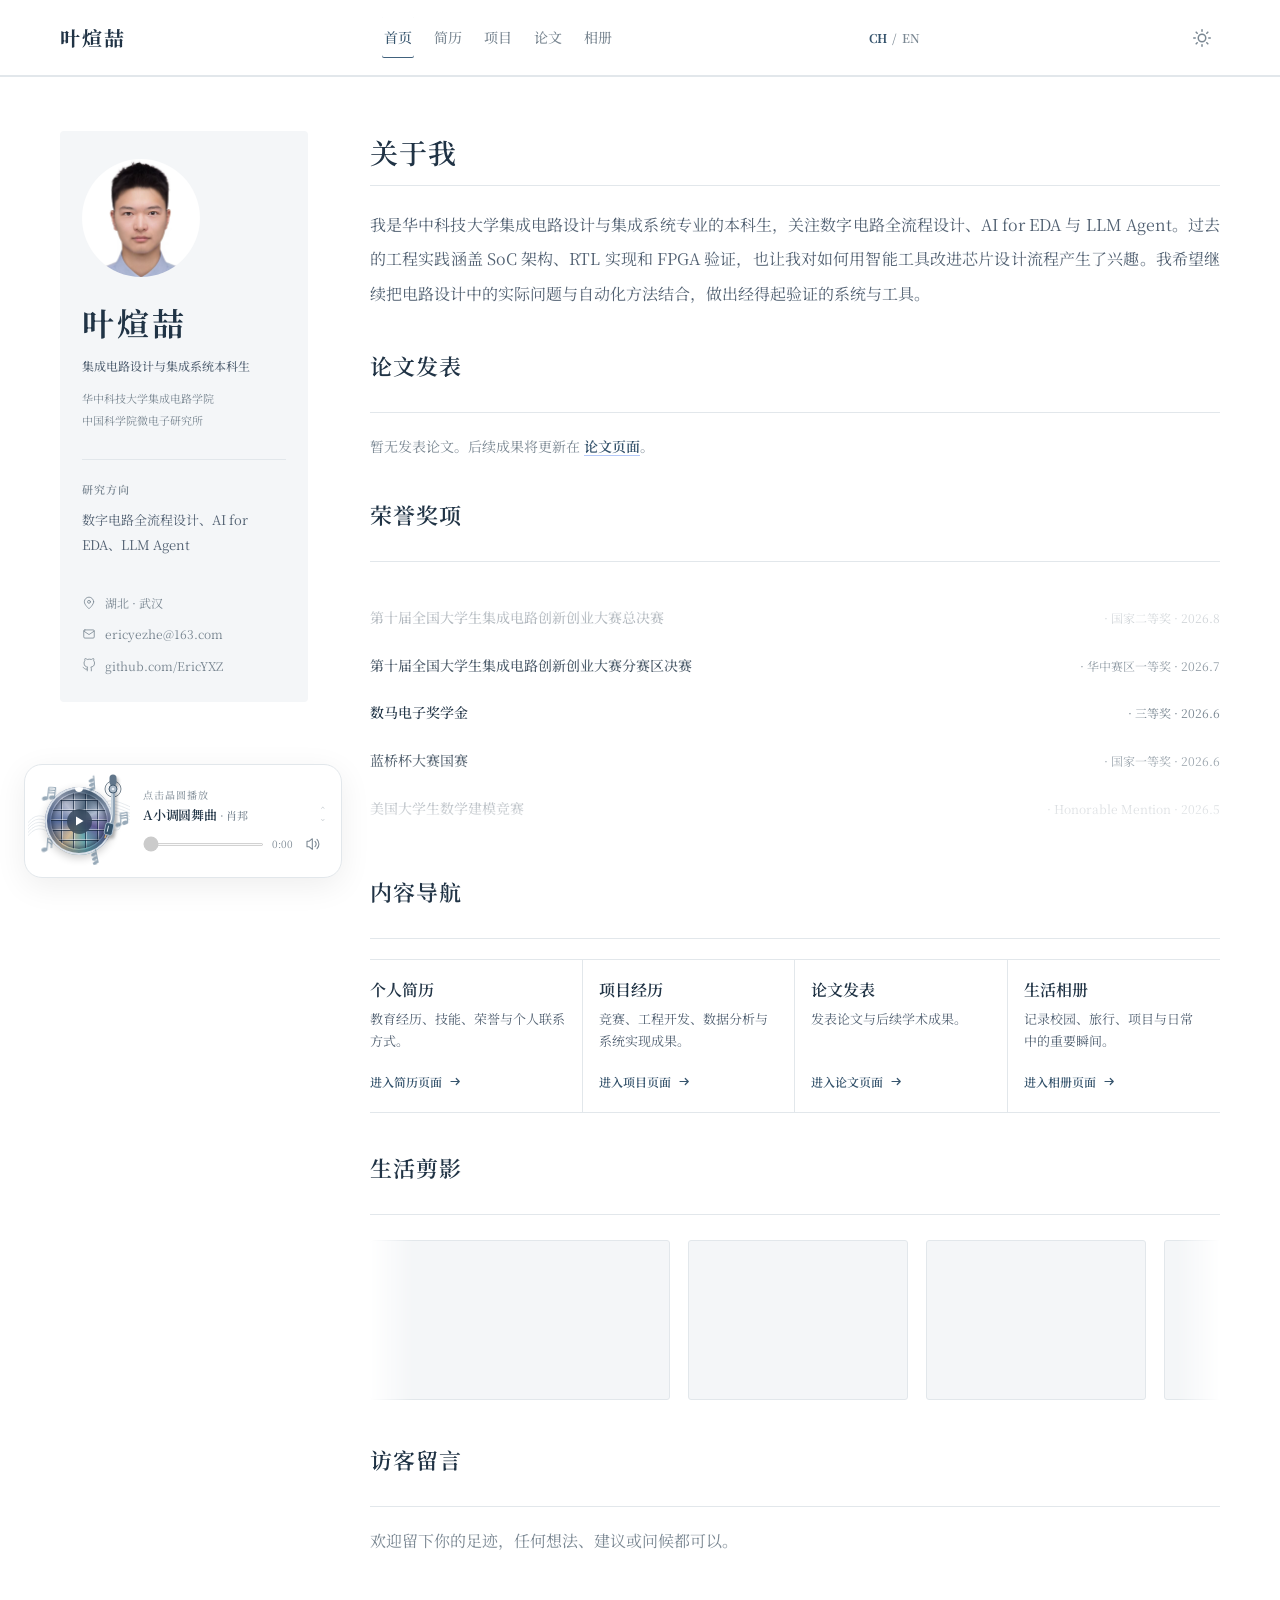
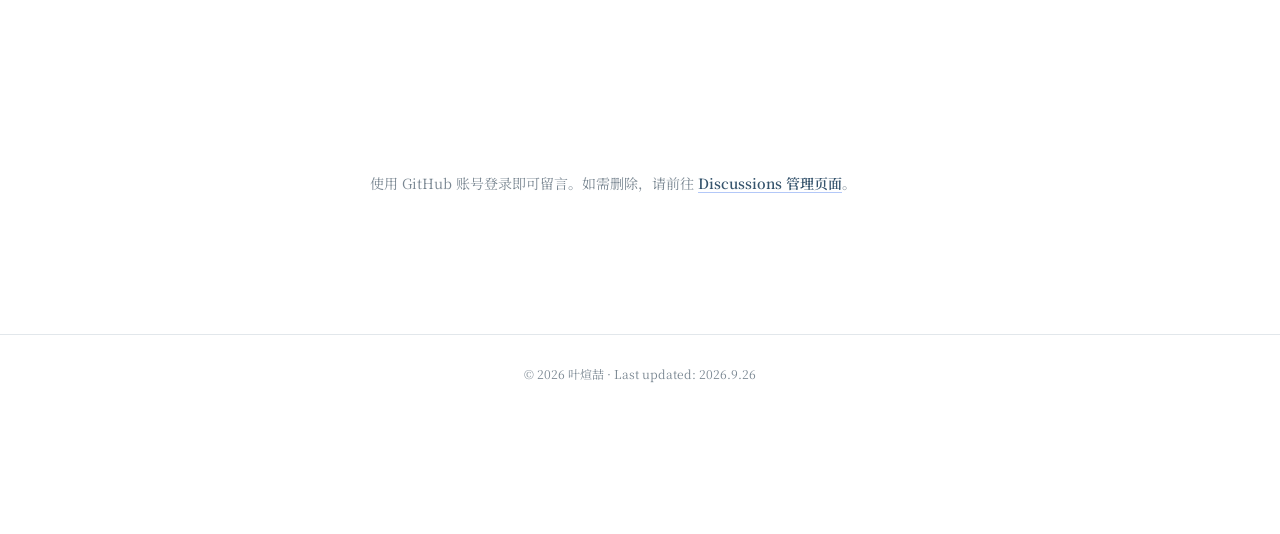
==== index.html @ 49b469d4 "Connect homepage column rules to the bottom border The homepage content-nav grid kept a 6px bottom p" ====
<!doctype html>
<html lang="zh-CN">
<head>
  <meta charset="utf-8">
  <meta name="viewport" content="width=device-width, initial-scale=1">
  <title>叶煊喆 | 个人主页</title>
  <meta name="description" content="叶煊喆的个人主页 — 华中科技大学集成电路学院本科生，关注数字电路全流程设计、AI for EDA 与 LLM Agent。">
  <meta name="keywords" content="叶煊喆,集成电路,FPGA,Verilog,HUST,华中科技大学,AI for EDA,LLM Agent">
  <meta name="author" content="叶煊喆">
  <link rel="alternate" hreflang="zh-CN" href="https://ericyxz.github.io/">
  <link rel="alternate" hreflang="en" href="https://ericyxz.github.io/en/">

  <!-- Open Graph -->
  <meta property="og:title" content="叶煊喆 | 个人主页">
  <meta property="og:description" content="华中科技大学集成电路学院本科生 | 学习者 / 研究者 / 工程实践者">
  <meta property="og:type" content="website">
  <meta property="og:url" content="https://ericyxz.github.io">
  <meta property="og:image" content="https://ericyxz.github.io/assets/img/profile-photo.jpg">

  <!-- Favicon -->
  <link rel="icon" type="image/svg+xml" href="/assets/img/favicon.svg">

  <!-- Fonts Preconnect -->
  <link rel="preconnect" href="https://fonts.googleapis.com">
  <link rel="preconnect" href="https://fonts.gstatic.com" crossorigin>

  <script>
    // Resolve the theme before painting the page.
    (function () {
      var theme;
      try { theme = localStorage.getItem('theme'); } catch (_) {}
      if (theme !== 'light' && theme !== 'dark') {
        theme = window.matchMedia('(prefers-color-scheme: dark)').matches ? 'dark' : 'light';
      }
      document.documentElement.setAttribute('data-theme', theme);
    })();
  </script>
  <link rel="stylesheet" href="/assets/css/style.css?v=20260926-layout">
  <link rel="stylesheet" href="/assets/css/theme-b.css?v=20260926-b15">
  <link rel="stylesheet" href="/assets/css/music.css?v=20260927-7">
</head>

<body>
  <header class="site-header">
    <div class="nav-wrap">
      <a class="brand" href="/">叶煊喆</a>

      <button class="hamburger" aria-label="菜单" aria-expanded="false">
        <span></span><span></span><span></span>
      </button>

      <nav class="nav" aria-label="主导航">
        <a class="active" href="/">首页</a>
        <a href="/cv/">简历</a>
        <a href="/projects/">项目</a>
        <a href="/publications/">论文</a>
        <a href="/gallery/">相册</a>
      </nav>

      <div class="language-switch" aria-label="语言切换">
        <span class="active" aria-current="page">CH</span>
        <span aria-hidden="true">/</span>
        <a href="/en/" lang="en" hreflang="en">EN</a>
      </div>

      <button class="theme-toggle" aria-label="切换主题">
        <svg class="icon-sun" viewBox="0 0 24 24"><circle cx="12" cy="12" r="5"/><line x1="12" y1="1" x2="12" y2="3"/><line x1="12" y1="21" x2="12" y2="23"/><line x1="4.22" y1="4.22" x2="5.64" y2="5.64"/><line x1="18.36" y1="18.36" x2="19.78" y2="19.78"/><line x1="1" y1="12" x2="3" y2="12"/><line x1="21" y1="12" x2="23" y2="12"/><line x1="4.22" y1="19.78" x2="5.64" y2="18.36"/><line x1="18.36" y1="5.64" x2="19.78" y2="4.22"/></svg>
        <svg class="icon-moon" viewBox="0 0 24 24" style="display:none"><path d="M21 12.79A9 9 0 1 1 11.21 3 7 7 0 0 0 21 12.79z"/></svg>
      </button>
    </div>

  </header>

  <main class="home-main">
    <div class="container academic-home-layout">
      <aside class="academic-profile reveal" aria-label="个人基本信息">
        <img class="profile-avatar" src="/assets/img/profile-photo.jpg" alt="叶煊喆的证件照" width="180" height="180">
        <h1>叶煊喆</h1>
        <p class="profile-role">集成电路设计与集成系统本科生</p>
        <p class="profile-affiliation"><span class="affiliation-line"><a href="https://ic.hust.edu.cn/" target="_blank" rel="noopener noreferrer">华中科技大学集成电路学院</a></span><br><a href="https://www.ime.ac.cn/" target="_blank" rel="noopener noreferrer">中国科学院微电子研究所</a></p>

        <dl class="profile-facts">
          <div>
            <dt>研究方向</dt>
            <dd>数字电路全流程设计、AI for EDA、LLM Agent</dd>
          </div>
        </dl>

        <div class="profile-contact" aria-label="联系方式">
          <a class="profile-contact-item" href="https://maps.google.com/?q=Wuhan,Hubei,China" target="_blank" rel="noopener noreferrer">
            <svg aria-hidden="true" viewBox="0 0 24 24"><path d="M20 10c0 5-8 12-8 12S4 15 4 10a8 8 0 1 1 16 0Z"/><circle cx="12" cy="10" r="2.5"/></svg>
            <span>湖北 · 武汉</span>
          </a>
          <a class="profile-contact-item" href="mailto:ericyezhe@163.com">
            <svg aria-hidden="true" viewBox="0 0 24 24"><rect x="3" y="5" width="18" height="14" rx="2"/><polyline points="3 7 12 13 21 7"/></svg>
            <span>ericyezhe@163.com</span>
          </a>
          <a class="profile-contact-item" href="https://github.com/EricYXZ" target="_blank" rel="noopener noreferrer">
            <svg aria-hidden="true" viewBox="0 0 24 24"><path d="M9 19c-5 1.5-5-2.5-7-3m14 6v-3.87a3.37 3.37 0 0 0-.94-2.61c3.14-.35 6.44-1.54 6.44-7A5.44 5.44 0 0 0 20 4.77 5.07 5.07 0 0 0 19.91 1S18.73.65 16 2.48a13.38 13.38 0 0 0-7 0C6.27.65 5.09 1 5.09 1A5.07 5.07 0 0 0 5 4.77a5.44 5.44 0 0 0-1.5 3.78c0 5.42 3.3 6.61 6.44 7A3.37 3.37 0 0 0 9 18.13V22"/></svg>
            <span>github.com/EricYXZ</span>
          </a>
        </div>
      </aside>

      <div class="academic-home-content">
        <section class="home-section intro-band">
          <div class="home-about reveal">
            <div class="section-heading">
              <h2>关于我</h2>
            </div>
        <p class="lead">
          我是华中科技大学集成电路设计与集成系统专业的本科生，关注数字电路全流程设计、AI for EDA 与 LLM Agent。过去的工程实践涵盖 SoC 架构、RTL 实现和 FPGA 验证，也让我对如何用智能工具改进芯片设计流程产生了兴趣。我希望继续把电路设计中的实际问题与自动化方法结合，做出经得起验证的系统与工具。
        </p>
          </div>
        </section>

        <section class="section">
          <div class="section-heading reveal">
            <h2>论文发表</h2>
          </div>
          <div class="empty-note reveal">
            暂无发表论文。后续成果将更新在 <a class="text-link" href="/publications/">论文页面</a>。
          </div>
        </section>

        <section class="section">
          <div class="section-heading reveal">
            <h2>荣誉奖项</h2>
          </div>
          <ul class="home-honors-list reveal">
            <li><a class="honor-name" href="/assets/certificates/integrated-circuit-national-final-2026.jpg" target="_blank" rel="noopener noreferrer">第十届全国大学生集成电路创新创业大赛总决赛</a><span class="honor-result">国家二等奖 · 2026.8</span></li>
            <li><a class="honor-name" href="/assets/certificates/integrated-circuit-innovation-entrepreneurship-2026.jpg" target="_blank" rel="noopener noreferrer">第十届全国大学生集成电路创新创业大赛分赛区决赛</a><span class="honor-result">华中赛区一等奖 · 2026.7</span></li>
            <li><span class="honor-name">数马电子奖学金</span><span class="honor-result">三等奖 · 2026.6</span></li>
            <li><a class="honor-name" href="/assets/certificates/lanqiao-national-2026.jpg" target="_blank" rel="noopener noreferrer">蓝桥杯大赛国赛</a><span class="honor-result">国家一等奖 · 2026.6</span></li>
            <li><a class="honor-name" href="/assets/certificates/comap-2026.jpg" target="_blank" rel="noopener noreferrer">美国大学生数学建模竞赛</a><span class="honor-result">Honorable Mention · 2026.5</span></li>
            <li><a class="honor-name" href="/assets/certificates/lanqiao-provincial-2026.jpg" target="_blank" rel="noopener noreferrer">蓝桥杯大赛省赛</a><span class="honor-result">省级一等奖 · 2026.4</span></li>
            <li><a class="honor-name" href="/assets/certificates/embedded-chip-contest-2025.jpg" target="_blank" rel="noopener noreferrer">全国大学生嵌入式芯片与系统设计竞赛</a><span class="honor-result">国家三等奖 · 2025.12</span></li>
            <li><a class="honor-name" href="/assets/certificates/merit-student-2025.jpg" target="_blank" rel="noopener noreferrer">三好学生</a><span class="honor-result">校级三好学生 · 2025.9</span></li>
            <li><a class="honor-name" href="/assets/certificates/outstanding-league-member-2025.jpg" target="_blank" rel="noopener noreferrer">优秀共青团员</a><span class="honor-result">校级优秀共青团员 · 2025.5</span></li>
            <li><a class="honor-name" href="/assets/certificates/math-modeling-2024.jpg" target="_blank" rel="noopener noreferrer">全国大学生数学建模竞赛</a><span class="honor-result">省级三等奖 · 2024.12</span></li>
            <li><a class="honor-name" href="/assets/certificates/math-contest-2024.jpg" target="_blank" rel="noopener noreferrer">全国大学生数学竞赛</a><span class="honor-result">省级一等奖 · 2024.12</span></li>
            <li><a class="honor-name" href="/assets/certificates/self-improvement-scholarship-2024.jpg" target="_blank" rel="noopener noreferrer">自强奋进奖学金</a><span class="honor-result">人民奖学金 · 2024.9</span></li>
            <li><a class="honor-name" href="/assets/certificates/science-innovation-scholarship-2024.jpg" target="_blank" rel="noopener noreferrer">科技创新奖学金</a><span class="honor-result">人民奖学金 · 2024.9</span></li>
            <li><a class="honor-name" href="/assets/certificates/english-contest-2024.jpg" target="_blank" rel="noopener noreferrer">全国大学生英语竞赛</a><span class="honor-result">国家二等奖 · 2024.5</span></li>
            <li><a class="honor-name" href="https://www.jxphys.cn/news/jxphys_5b043e340ca04b468234b25cc51f2a4a.html" target="_blank" rel="noopener noreferrer">第39届全国中学生物理竞赛（江西赛区）复赛</a><span class="honor-result">省级一等奖 · 2022.10</span></li>
            <li><a class="honor-name" href="https://panpearl-phys.hkust.edu.hk/files/result_2021/PanPhO2021_Mechanics_FirstPrize.pdf" target="_blank" rel="noopener noreferrer">泛珠三角物理奥林匹克（PanPhO）力学基础试</a><span class="honor-result">一等奖 · 2021.5</span></li>
          </ul>
        </section>

        <section class="section">
      <div class="section-heading reveal">
        <h2>内容导航</h2>
      </div>

      <div class="card-grid home-card-grid">
        <a class="card reveal reveal-delay-1" href="/cv/">
          <span class="card-icon">
            <svg viewBox="0 0 24 24"><rect x="2" y="3" width="20" height="18" rx="2"/><line x1="6" y1="8" x2="18" y2="8"/><line x1="6" y1="12" x2="18" y2="12"/><line x1="6" y1="16" x2="12" y2="16"/></svg>
          </span>
          <h3>个人简历</h3>
          <p>教育经历、技能、荣誉与个人联系方式。</p>
          <span class="card-link">进入简历页面<svg class="card-link-arrow" aria-hidden="true" viewBox="0 0 20 20"><path d="M4 10h11m-4-4 4 4-4 4"/></svg></span>
        </a>

        <a class="card reveal reveal-delay-2" href="/projects/">
          <span class="card-icon">
            <svg viewBox="0 0 24 24"><polyline points="16 18 22 12 16 6"/><polyline points="8 6 2 12 8 18"/></svg>
          </span>
          <h3>项目经历</h3>
          <p>竞赛、工程开发、数据分析与系统实现成果。</p>
          <span class="card-link">进入项目页面<svg class="card-link-arrow" aria-hidden="true" viewBox="0 0 20 20"><path d="M4 10h11m-4-4 4 4-4 4"/></svg></span>
        </a>

        <a class="card reveal reveal-delay-3" href="/publications/">
          <span class="card-icon">
            <svg viewBox="0 0 24 24"><path d="M9.5 2A2.5 2.5 0 0 1 12 4.5v15a2.5 2.5 0 0 1-4.96.32L7 19.5V4.5A2.5 2.5 0 0 1 9.5 2z"/><path d="M14.5 2A2.5 2.5 0 0 0 12 4.5v15a2.5 2.5 0 0 0 4.96.32L17 19.5V4.5A2.5 2.5 0 0 0 14.5 2z"/></svg>
          </span>
          <h3>论文发表</h3>
          <p>发表论文与后续学术成果。</p>
          <span class="card-link">进入论文页面<svg class="card-link-arrow" aria-hidden="true" viewBox="0 0 20 20"><path d="M4 10h11m-4-4 4 4-4 4"/></svg></span>
        </a>

        <a class="card reveal reveal-delay-4" href="/gallery/">
          <span class="card-icon">
            <svg viewBox="0 0 24 24"><rect x="2" y="3" width="20" height="16" rx="2"/><circle cx="8.5" cy="8.5" r="1.5"/><polyline points="21 15 16 10 5 21"/></svg>
          </span>
          <h3>生活相册</h3>
          <p>记录校园、旅行、项目与日常中的重要瞬间。</p>
          <span class="card-link">进入相册页面<svg class="card-link-arrow" aria-hidden="true" viewBox="0 0 20 20"><path d="M4 10h11m-4-4 4 4-4 4"/></svg></span>
        </a>
      </div>
        </section>

        <section class="section">
          <div class="section-heading reveal">
            <h2>生活剪影</h2>
          </div>
          <div class="snapshot-marquee reveal" aria-label="六张生活剪影占位图，可使用滚轮横向浏览" tabindex="0">
            <div class="snapshot-track">
              <div class="snapshot-card snapshot-card--wide" role="img" aria-label="生活剪影占位图 1"></div>
              <div class="snapshot-card" role="img" aria-label="生活剪影占位图 2"></div>
              <div class="snapshot-card" role="img" aria-label="生活剪影占位图 3"></div>
              <div class="snapshot-card snapshot-card--wide" role="img" aria-label="生活剪影占位图 4"></div>
              <div class="snapshot-card" role="img" aria-label="生活剪影占位图 5"></div>
              <div class="snapshot-card" role="img" aria-label="生活剪影占位图 6"></div>
              <div class="snapshot-card snapshot-card--wide" aria-hidden="true"></div>
              <div class="snapshot-card" aria-hidden="true"></div>
              <div class="snapshot-card" aria-hidden="true"></div>
              <div class="snapshot-card snapshot-card--wide" aria-hidden="true"></div>
              <div class="snapshot-card" aria-hidden="true"></div>
              <div class="snapshot-card" aria-hidden="true"></div>
            </div>
          </div>
        </section>

    <!-- 留言区 -->
        <section class="section">
      <div class="section-heading reveal">
        <h2>访客留言</h2>
      </div>
      <p class="reveal guestbook-intro">欢迎留下你的足迹，任何想法、建议或问候都可以。</p>
      <div class="reveal giscus-shell" id="giscus-container"></div>
      <p class="reveal guestbook-note">
        使用 GitHub 账号登录即可留言。如需删除，请前往
        <a class="text-link" href="https://github.com/EricYXZ/EricYXZ.github.io/discussions/categories/guestbook" target="_blank" rel="noopener noreferrer">Discussions 管理页面</a>。
      </p>
        </section>
      </div>
    </div>
  </main>

  <button class="back-to-top" aria-label="回到顶部">↑</button>

  <footer class="site-footer">
    <div>© 2026 叶煊喆 · Last updated: 2026.9.26</div>
    <div class="visitor-stats" id="busuanzi_container_site_pv" style="display:none;">
      累计访问 <span id="busuanzi_value_site_pv"></span> 次 · 累计访客 <span id="busuanzi_value_site_uv"></span> 人
    </div>
  </footer>

  <script src="/assets/js/main.js?v=20260926-b4"></script>
  <script async src="https://busuanzi.ibruce.info/busuanzi/2.3/busuanzi.pure.mini.js"></script>
  <script src="/assets/js/navigation.js?v=20260928-1"></script>
  <script src="/assets/js/music.js?v=20260928-9"></script>
</body>
</html>
---- assets/css/style.css ----
@import url('https://fonts.googleapis.com/css2?family=Noto+Serif+SC:wght@400;500;600;700;800;900&display=swap');

:root {
  --ink: #0b1628;
  --text: #203149;
  --muted: #607086;
  --line: #d7e3f1;
  --paper: #ffffff;
  --wash: #f4f8fd;
  --blue: #2563eb;
  --blue-dark: #123a78;
  --cyan: #0ea5e9;
  --gold: #f0b429;
  --green: #14b8a6;
  --shadow: 0 18px 40px rgba(9, 33, 72, 0.12);
  --shadow-soft: 0 10px 28px rgba(9, 33, 72, 0.08);
  --radius: 10px;
}

/* ===== Dark Mode ===== */
/* 手动切换 */
:root[data-theme="dark"] {
  --ink: #e8edf5;
  --text: #c0cdde;
  --muted: #7b8ca8;
  --line: #2a3850;
  --paper: #141f30;
  --wash: #0f1826;
  --blue-dark: #7eb8f0;
  --shadow: 0 18px 40px rgba(0, 0, 0, 0.32);
  --shadow-soft: 0 10px 28px rgba(0, 0, 0, 0.24);
}

[data-theme="dark"] body {
  background: radial-gradient(circle at 12% 12%, rgba(14, 165, 233, 0.08), transparent 26%),
              linear-gradient(180deg, #101c2e 0%, #0d1522 42%, #0a101c 100%);
}

[data-theme="dark"] .intro-band {
  background: var(--paper);
}

[data-theme="dark"] .site-footer {
  border-color: var(--line);
}

[data-theme="dark"] .summary {
  background: linear-gradient(135deg, #1a2a44, #141f30);
}

[data-theme="dark"] .tag {
  background: var(--paper);
  border-color: var(--line);
  color: #93b8e8;
}

[data-theme="dark"] .tag:hover {
  background: #1a3a5c;
}

[data-theme="dark"] .card-icon {
  background: #1e3050;
  color: #6ab0f0;
}

[data-theme="dark"] .card:hover .card-icon {
  color: var(--paper);
  background: linear-gradient(135deg, var(--blue), var(--cyan));
}

[data-theme="dark"] .photo-card {
  background: var(--paper);
}

[data-theme="dark"] .contact-band {
  background: var(--paper);
}

[data-theme="dark"] .contact-item {
  background: var(--wash);
  border-color: var(--line);
}

[data-theme="dark"] .back-to-top {
  background: var(--paper);
  border-color: var(--line);
}

[data-theme="dark"] .back-to-top:hover {
  background: var(--blue);
  color: #fff;
}

[data-theme="dark"] .empty-note {
  background: rgba(255, 255, 255, 0.05);
}

[data-theme="dark"] .feature,
[data-theme="dark"] .card,
[data-theme="dark"] .summary,
[data-theme="dark"] .empty-note {
  border-color: var(--line);
}

/* --- Hero 区域深色模式保持不变（Hero 始终为暗色背景） --- */
[data-theme="dark"] .brand,
[data-theme="dark"] .hero h1,
[data-theme="dark"] .hero-copy,
[data-theme="dark"] .meta-value {
  color: #ffffff;
}

[data-theme="dark"] .meta-label {
  color: rgba(255, 255, 255, 0.72);
}

[data-theme="dark"] .button.primary {
  color: #0b1628;
  background: #ffffff;
}

[data-theme="dark"] .button.secondary {
  color: #ffffff;
  border-color: rgba(255, 255, 255, 0.6);
}

[data-theme="dark"] .nav a.active,
[data-theme="dark"] .nav a:hover {
  color: #ffffff;
}

/* --- 显式深色模式文字颜色 --- */
[data-theme="dark"] .section h2,
[data-theme="dark"] .section-heading h2,
[data-theme="dark"] .intro-grid h2,
[data-theme="dark"] .page-title,
[data-theme="dark"] .feature h3,
[data-theme="dark"] .card h3,
[data-theme="dark"] .entry-title,
[data-theme="dark"] .entry-title a,
[data-theme="dark"] .contact-value {
  color: #e8edf5;
}

[data-theme="dark"] .lead,
[data-theme="dark"] .feature p,
[data-theme="dark"] .card p,
[data-theme="dark"] .entry p,
[data-theme="dark"] .entry li,
[data-theme="dark"] .page-intro,
[data-theme="dark"] .contact-label {
  color: #c0cdde;
}

[data-theme="dark"] .section-kicker,
[data-theme="dark"] .feature-mark,
[data-theme="dark"] .gallery-caption,
[data-theme="dark"] .photo-card span,
[data-theme="dark"] .date,
[data-theme="dark"] .empty-note,
[data-theme="dark"] .certificate-missing {
  color: #7b8ca8;
}

[data-theme="dark"] .text-link,
[data-theme="dark"] .entry-title a,
[data-theme="dark"] .card-link,
[data-theme="dark"] .organization {
  color: #7eb8f0;
}

[data-theme="dark"] .text-link:hover,
[data-theme="dark"] .entry-title a:hover {
  color: #a0d0ff;
}

[data-theme="dark"] .award-toggle {
  color: #7eb8f0;
  background: var(--paper);
  border-color: var(--line);
}

[data-theme="dark"] .award-toggle:hover {
  border-color: rgba(37, 99, 235, 0.4);
  background: #1a2d48;
}

[data-theme="dark"] .entry {
  border-left-color: var(--line);
}

[data-theme="dark"] .contact-item:hover {
  background: #1a2d48;
}

[data-theme="dark"] .photo-card figcaption strong {
  color: #e8edf5;
}

[data-theme="dark"] .giscus-container {
  color-scheme: dark;
}

/* 系统偏好自动检测 */
@media (prefers-color-scheme: dark) {
  :root:not([data-theme="light"]) {
    --ink: #e8edf5;
    --text: #c0cdde;
    --muted: #7b8ca8;
    --line: #2a3850;
    --paper: #141f30;
    --wash: #0f1826;
    --blue-dark: #7eb8f0;
    --shadow: 0 18px 40px rgba(0, 0, 0, 0.32);
    --shadow-soft: 0 10px 28px rgba(0, 0, 0, 0.24);
  }

  :root:not([data-theme="light"]) body {
    background: radial-gradient(circle at 12% 12%, rgba(14, 165, 233, 0.08), transparent 26%),
                linear-gradient(180deg, #101c2e 0%, #0d1522 42%, #0a101c 100%);
  }

  :root:not([data-theme="light"]) .intro-band {
    background: var(--paper);
  }

  :root:not([data-theme="light"]) .site-footer {
    border-color: var(--line);
  }

  :root:not([data-theme="light"]) .summary {
    background: linear-gradient(135deg, #1a2a44, #141f30);
  }

  :root:not([data-theme="light"]) .tag {
    background: var(--paper);
    border-color: var(--line);
    color: #93b8e8;
  }

  :root:not([data-theme="light"]) .tag:hover {
    background: #1a3a5c;
  }

  :root:not([data-theme="light"]) .card-icon {
    background: #1e3050;
    color: #6ab0f0;
  }

  :root:not([data-theme="light"]) .card:hover .card-icon {
    color: var(--paper);
    background: linear-gradient(135deg, var(--blue), var(--cyan));
  }

  :root:not([data-theme="light"]) .photo-card {
    background: var(--paper);
  }

  :root:not([data-theme="light"]) .contact-band {
    background: var(--paper);
  }

  :root:not([data-theme="light"]) .contact-item {
    background: var(--wash);
    border-color: var(--line);
  }

  :root:not([data-theme="light"]) .back-to-top {
    background: var(--paper);
    border-color: var(--line);
  }

  :root:not([data-theme="light"]) .back-to-top:hover {
    background: var(--blue);
    color: #fff;
  }

  :root:not([data-theme="light"]) .empty-note {
    background: rgba(255, 255, 255, 0.05);
  }

  :root:not([data-theme="light"]) .feature,
  :root:not([data-theme="light"]) .card,
  :root:not([data-theme="light"]) .summary,
  :root:not([data-theme="light"]) .empty-note {
    border-color: var(--line);
  }

  /* --- Hero 区域深色模式保持不变 --- */
  :root:not([data-theme="light"]) .brand,
  :root:not([data-theme="light"]) .hero h1,
  :root:not([data-theme="light"]) .hero-copy,
  :root:not([data-theme="light"]) .meta-value {
    color: #ffffff;
  }

  :root:not([data-theme="light"]) .meta-label {
    color: rgba(255, 255, 255, 0.72);
  }

  :root:not([data-theme="light"]) .button.primary {
    color: #0b1628;
    background: #ffffff;
  }

  :root:not([data-theme="light"]) .button.secondary {
    color: #ffffff;
    border-color: rgba(255, 255, 255, 0.6);
  }

  :root:not([data-theme="light"]) .nav a.active,
  :root:not([data-theme="light"]) .nav a:hover {
    color: #ffffff;
  }

  /* --- 显式深色模式文字颜色（系统自动检测） --- */
  :root:not([data-theme="light"]) .section h2,
  :root:not([data-theme="light"]) .section-heading h2,
  :root:not([data-theme="light"]) .intro-grid h2,
  :root:not([data-theme="light"]) .page-title,
  :root:not([data-theme="light"]) .feature h3,
  :root:not([data-theme="light"]) .card h3,
  :root:not([data-theme="light"]) .entry-title,
  :root:not([data-theme="light"]) .entry-title a,
  :root:not([data-theme="light"]) .contact-value {
    color: #e8edf5;
  }

  :root:not([data-theme="light"]) .lead,
  :root:not([data-theme="light"]) .feature p,
  :root:not([data-theme="light"]) .card p,
  :root:not([data-theme="light"]) .entry p,
  :root:not([data-theme="light"]) .entry li,
  :root:not([data-theme="light"]) .page-intro,
  :root:not([data-theme="light"]) .contact-label {
    color: #c0cdde;
  }

  :root:not([data-theme="light"]) .section-kicker,
  :root:not([data-theme="light"]) .feature-mark,
  :root:not([data-theme="light"]) .gallery-caption,
  :root:not([data-theme="light"]) .photo-card span,
  :root:not([data-theme="light"]) .date,
  :root:not([data-theme="light"]) .empty-note,
  :root:not([data-theme="light"]) .certificate-missing {
    color: #7b8ca8;
  }

  :root:not([data-theme="light"]) .text-link,
  :root:not([data-theme="light"]) .entry-title a,
  :root:not([data-theme="light"]) .card-link,
  :root:not([data-theme="light"]) .organization {
    color: #7eb8f0;
  }

  :root:not([data-theme="light"]) .text-link:hover,
  :root:not([data-theme="light"]) .entry-title a:hover {
    color: #a0d0ff;
  }

  :root:not([data-theme="light"]) .award-toggle {
    color: #7eb8f0;
    background: var(--paper);
    border-color: var(--line);
  }

  :root:not([data-theme="light"]) .award-toggle:hover {
    border-color: rgba(37, 99, 235, 0.4);
    background: #1a2d48;
  }

  :root:not([data-theme="light"]) .entry {
    border-left-color: var(--line);
  }

  :root:not([data-theme="light"]) .contact-item:hover {
    background: #1a2d48;
  }

  :root:not([data-theme="light"]) .photo-card figcaption strong {
    color: #e8edf5;
  }
}

* {
  box-sizing: border-box;
}

html {
  scroll-behavior: smooth;
}

body {
  margin: 0;
  color: var(--text);
  background:
    radial-gradient(circle at 12% 12%, rgba(14, 165, 233, 0.12), transparent 26%),
    linear-gradient(180deg, #f8fbff 0%, var(--wash) 42%, #eef5fb 100%);
  font-family: "Noto Serif SC", "Songti SC", STSong, SimSun, serif;
  line-height: 1.7;
}

a {
  color: inherit;
  text-decoration: none;
}

.text-link,
.entry-title a {
  color: var(--blue-dark);
  font-weight: 800;
  text-decoration: underline;
  text-decoration-color: rgba(37, 99, 235, 0.35);
  text-underline-offset: 3px;
  transition: color 0.18s ease, text-decoration-color 0.18s ease;
}

.text-link:hover,
.entry-title a:hover {
  color: var(--blue);
  text-decoration-color: currentColor;
}

.site-header {
  position: relative;
  overflow: hidden;
  color: var(--paper);
  background:
    linear-gradient(90deg, rgba(6, 18, 38, 0.92), rgba(10, 37, 78, 0.68) 48%, rgba(6, 18, 38, 0.2)),
    url("/assets/img/hero-chip.png") center / cover no-repeat;
  background-attachment: fixed;
}

.site-header:not(.hero-header) {
  background:
    linear-gradient(90deg, rgba(6, 18, 38, 0.94), rgba(18, 64, 127, 0.76)),
    url("/assets/img/hero-chip.png") center 40% / cover no-repeat;
  background-attachment: fixed;
}

.nav-wrap,
.container {
  width: min(1120px, calc(100% - 40px));
  margin: 0 auto;
}

.nav-wrap {
  position: relative;
  z-index: 1;
  min-height: 72px;
  display: flex;
  align-items: center;
  justify-content: space-between;
  gap: 24px;
  border-bottom: 1px solid rgba(255, 255, 255, 0.2);
  backdrop-filter: blur(10px);
}

.brand {
  font-size: 20px;
  font-weight: 800;
  letter-spacing: 0;
}

.nav {
  display: flex;
  flex-wrap: wrap;
  gap: 6px;
}

.nav a {
  position: relative;
  padding: 7px 12px;
  border-radius: 8px;
  color: rgba(255, 255, 255, 0.82);
  font-size: 14px;
  font-weight: 650;
  transition: background 0.18s ease, color 0.18s ease, transform 0.18s ease;
}

.nav a:hover,
.nav a.active {
  color: var(--paper);
  background: rgba(255, 255, 255, 0.16);
}

.nav a:hover {
  transform: translateY(-2px);
}

.hero-header {
  min-height: 78vh;
}

.hero {
  max-width: 760px;
  margin-left: max(calc((100% - 1120px) / 2), 20px);
  padding: clamp(78px, 12vw, 132px) 0 clamp(44px, 7vw, 72px);
}

.eyebrow,
.section-kicker {
  margin: 0 0 10px;
  color: var(--gold);
  font-size: 12px;
  font-weight: 800;
  letter-spacing: 0;
  text-transform: uppercase;
}

.hero h1 {
  margin: 0;
  color: var(--paper);
  font-size: clamp(46px, 8vw, 82px);
  line-height: 0.98;
  letter-spacing: 0;
}

.hero-copy {
  max-width: 680px;
  margin: 24px 0 0;
  color: rgba(255, 255, 255, 0.9);
  font-size: clamp(17px, 2vw, 20px);
}

.hero-actions {
  display: flex;
  flex-wrap: wrap;
  gap: 12px;
  margin-top: 32px;
}

.button {
  display: inline-flex;
  min-height: 44px;
  align-items: center;
  justify-content: center;
  padding: 10px 18px;
  border-radius: 8px;
  font-weight: 800;
  transition: transform 0.18s ease, box-shadow 0.18s ease, background 0.18s ease;
}

.button.primary {
  color: var(--ink);
  background: var(--paper);
}

.button.secondary {
  border: 1px solid rgba(255, 255, 255, 0.6);
  color: var(--paper);
}

.button:hover {
  transform: translateY(-2px);
  box-shadow: 0 14px 26px rgba(0, 0, 0, 0.18);
}

.hero-meta {
  display: grid;
  max-width: 680px;
  grid-template-columns: repeat(3, minmax(0, 1fr));
  gap: 1px;
  margin-top: 48px;
  overflow: hidden;
  border: 1px solid rgba(255, 255, 255, 0.22);
  border-radius: 8px;
  background: rgba(255, 255, 255, 0.18);
  backdrop-filter: blur(12px);
}

.hero-meta div {
  min-width: 0;
  padding: 16px;
  background: rgba(255, 255, 255, 0.1);
  transition: background 0.18s ease, transform 0.18s ease;
}

.hero-meta div:hover {
  background: rgba(255, 255, 255, 0.17);
  transform: translateY(-2px);
}

.meta-value,
.meta-label {
  display: block;
}

.meta-value {
  overflow: hidden;
  color: var(--paper);
  font-weight: 800;
  text-overflow: ellipsis;
  white-space: nowrap;
}

.meta-label {
  margin-top: 2px;
  color: rgba(255, 255, 255, 0.72);
  font-size: 12px;
}

main {
  padding: 0 0 68px;
}

.intro-band {
  border-bottom: 1px solid var(--line);
  background: var(--paper);
}

.intro-grid {
  display: grid;
  grid-template-columns: minmax(170px, 0.7fr) minmax(0, 1.8fr);
  gap: 42px;
  padding: 44px 0;
}

.intro-grid h2,
.section-heading h2,
.section h2 {
  margin: 0;
  color: var(--ink);
  font-size: clamp(25px, 3vw, 34px);
  line-height: 1.18;
}

.lead {
  margin: 0;
  color: var(--text);
  font-size: 18px;
}

.section {
  margin-top: 58px;
}

.section-heading {
  margin-bottom: 22px;
}

.section h2,
.section-heading h2,
.intro-grid h2 {
  position: relative;
  width: fit-content;
  max-width: 100%;
}

.section h2::after,
.section-heading h2::after,
.intro-grid h2::after {
  content: "";
  width: 100%;
  height: 3px;
  display: block;
  margin-top: 12px;
  border-radius: 999px;
  background: linear-gradient(90deg, var(--blue), var(--green));
}

.feature-grid {
  display: grid;
  grid-template-columns: repeat(3, minmax(0, 1fr));
  gap: 18px;
}

.feature,
.card,
.summary,
.empty-note {
  border: 1px solid var(--line);
  border-radius: 8px;
  background: var(--paper);
  transition: transform 0.2s ease, box-shadow 0.2s ease, border-color 0.2s ease, background 0.2s ease;
}

.feature {
  padding: 22px;
  box-shadow: 0 10px 24px rgba(29, 47, 39, 0.06);
}

.feature:hover,
.summary:hover,
.empty-note:hover {
  transform: translateY(-3px);
  border-color: rgba(37, 99, 235, 0.24);
  box-shadow: var(--shadow-soft);
}

.feature-mark {
  display: inline-block;
  margin-bottom: 18px;
  color: var(--cyan);
  font-size: 12px;
  font-weight: 900;
}

.feature h3,
.card h3 {
  margin: 0 0 8px;
  color: var(--ink);
  font-size: 19px;
  line-height: 1.28;
}

.feature p,
.card p {
  margin: 0;
  color: var(--muted);
}

.card-grid {
  display: grid;
  grid-template-columns: repeat(4, minmax(0, 1fr));
  gap: 16px;
}

.home-card-grid {
  grid-template-columns: repeat(5, minmax(0, 1fr));
}

.card {
  min-height: 220px;
  display: flex;
  flex-direction: column;
  padding: 22px;
}

.card:hover {
  transform: translateY(-5px);
  border-color: rgba(37, 99, 235, 0.35);
  box-shadow: var(--shadow);
}

.card:hover .card-icon {
  color: var(--paper);
  background: linear-gradient(135deg, var(--blue), var(--cyan));
}

.card-icon {
  width: 42px;
  height: 42px;
  display: inline-flex;
  align-items: center;
  justify-content: center;
  margin-bottom: 24px;
  border-radius: 8px;
  color: var(--blue-dark);
  background: #e6f0ff;
  font-size: 12px;
  font-weight: 900;
  transition: color 0.18s ease, background 0.18s ease, transform 0.18s ease;
}

.card:hover .card-icon {
  transform: scale(1.06);
}

.card-link {
  margin-top: auto;
  padding-top: 22px;
  color: var(--blue-dark);
  font-weight: 850;
}

.card-link::after {
  content: " ->";
}

.page-title {
  margin: 0 0 8px;
  color: var(--ink);
  font-size: clamp(30px, 4vw, 42px);
}

.page-intro {
  margin: 0 0 36px;
  color: var(--muted);
}

body > main > .container:first-child {
  padding-top: 54px;
}

.section h2 {
  margin-bottom: 18px;
  font-size: 24px;
}

.summary {
  padding: 22px;
  border-left: 5px solid var(--blue);
  background: linear-gradient(135deg, #edf5ff, #f9fcff);
}

.entry {
  position: relative;
  margin-left: 6px;
  padding: 0 0 30px 24px;
  border-left: 1px solid var(--line);
  transition: transform 0.2s ease;
}

.entry:last-child {
  padding-bottom: 0;
}

.entry::before {
  content: "";
  position: absolute;
  top: 8px;
  left: -6px;
  width: 11px;
  height: 11px;
  border-radius: 50%;
  background: var(--cyan);
  box-shadow: 0 0 0 5px rgba(14, 165, 233, 0.12);
  transition: transform 0.2s ease, box-shadow 0.2s ease, background 0.2s ease;
}

.entry:hover {
  transform: translateX(4px);
}

.entry:hover::before {
  background: var(--gold);
  box-shadow: 0 0 0 7px rgba(215, 168, 74, 0.15);
  transform: scale(1.12);
}

.entry-header {
  display: flex;
  flex-wrap: wrap;
  align-items: baseline;
  justify-content: space-between;
  gap: 12px;
}

.entry-title {
  margin: 0;
  color: var(--ink);
  font-size: 18px;
  font-weight: 800;
}

.organization {
  margin: 4px 0 8px;
  color: var(--blue-dark);
  font-weight: 750;
}

.date {
  color: var(--muted);
  font-size: 14px;
}

.award-group {
  margin-top: 16px;
}

.award-toggle {
  position: relative;
  width: fit-content;
  min-height: 42px;
  display: flex;
  align-items: center;
  gap: 8px;
  padding: 8px 16px;
  border: 1px solid var(--line);
  border-radius: 8px;
  color: var(--blue-dark);
  background: var(--paper);
  cursor: pointer;
  font-weight: 850;
  user-select: none;
  transition: transform 0.18s ease, box-shadow 0.18s ease, border-color 0.18s ease, background 0.18s ease;
}

.award-toggle::before {
  content: "+";
  width: 20px;
  height: 20px;
  display: inline-flex;
  align-items: center;
  justify-content: center;
  border-radius: 50%;
  color: var(--paper);
  background: var(--blue);
  font-size: 14px;
  line-height: 1;
  transition: transform 0.22s ease, background 0.18s ease;
}

.award-group[open] > .award-toggle::before {
  transform: rotate(45deg);
  background: var(--green);
}

.award-toggle:hover {
  transform: translateY(-2px);
  border-color: rgba(37, 99, 235, 0.35);
  box-shadow: 0 8px 18px rgba(9, 33, 72, 0.08);
}

.award-list {
  margin-top: 22px;
}

.animated-details > .award-list {
  max-height: var(--details-height, none);
  overflow: visible;
  opacity: 1;
  transform: translateY(0);
  transition: max-height 0.26s ease, opacity 0.22s ease, transform 0.22s ease;
}

.animated-details.is-closing > .award-list,
.animated-details:not([open]) > .award-list {
  max-height: 0;
  overflow: hidden;
  opacity: 0;
  transform: translateY(-8px);
}

.animated-details.is-opening > .award-list {
  max-height: var(--details-height, 1000px);
  overflow: hidden;
  opacity: 1;
  transform: translateY(0);
}

.certificate-link {
  white-space: nowrap;
  display: inline-flex;
  align-items: center;
  padding: 2px 0;
}

.award-list .certificate-link {
  color: inherit;
  font-weight: inherit;
  text-decoration: none;
  transition: transform 0.18s ease;
}

.award-list .certificate-link:hover {
  color: inherit;
  text-decoration: none;
  transform: translateX(2px);
}

.certificate-missing {
  color: var(--muted);
  font-size: 14px;
}

ul {
  margin: 8px 0 0;
  padding-left: 22px;
}

.tags {
  display: flex;
  flex-wrap: wrap;
  gap: 9px;
}

.tag {
  padding: 6px 12px;
  border: 1px solid #c8d9f0;
  border-radius: 999px;
  background: var(--paper);
  color: var(--blue-dark);
  font-size: 14px;
  font-weight: 650;
  transition: transform 0.18s ease, border-color 0.18s ease, background 0.18s ease, color 0.18s ease;
}

.tag:hover {
  transform: translateY(-2px);
  border-color: rgba(20, 184, 166, 0.45);
  background: #e9fbf8;
  color: #0f766e;
}

.empty-note {
  padding: 22px;
  color: var(--muted);
  background: rgba(255, 255, 255, 0.72);
}

.gallery-heading {
  display: flex;
  align-items: end;
  justify-content: space-between;
  gap: 24px;
  margin-bottom: 22px;
}

.gallery-caption {
  max-width: 360px;
  margin: 0;
  color: var(--muted);
  text-align: right;
}

.photo-grid {
  display: grid;
  grid-template-columns: repeat(3, minmax(0, 1fr));
  gap: 18px;
}

.photo-card {
  min-width: 0;
  margin: 0;
  overflow: hidden;
  position: relative;
  border: 1px solid var(--line);
  border-radius: 8px;
  background: var(--paper);
  box-shadow: 0 10px 24px rgba(29, 47, 39, 0.06);
  transition: transform 0.22s ease, box-shadow 0.22s ease, border-color 0.22s ease;
}

.photo-card:hover {
  transform: translateY(-4px);
  border-color: rgba(37, 99, 235, 0.28);
  box-shadow: var(--shadow);
}

.photo-card--wide {
  grid-column: span 2;
}

.photo-card img {
  width: 100%;
  aspect-ratio: 16 / 10;
  display: block;
  object-fit: cover;
  background: #dbe6f4;
  transition: transform 0.28s ease, filter 0.28s ease;
}

.photo-card:hover img {
  transform: scale(1.025);
  filter: saturate(1.08) contrast(1.04);
}

.photo-card figcaption {
  display: flex;
  align-items: baseline;
  justify-content: space-between;
  gap: 14px;
  padding: 14px 16px 16px;
}

.photo-card strong {
  color: var(--ink);
  line-height: 1.35;
}

.photo-card span {
  flex: 0 0 auto;
  color: var(--muted);
  font-size: 13px;
}

.site-footer {
  padding: 28px 0;
  border-top: 1px solid var(--line);
  color: var(--muted);
  font-size: 13px;
  text-align: center;
}

@media (max-width: 920px) {
  .feature-grid,
  .card-grid {
    grid-template-columns: repeat(2, minmax(0, 1fr));
  }

  .home-card-grid {
    grid-template-columns: repeat(5, minmax(150px, 1fr));
    overflow-x: auto;
    padding-bottom: 8px;
  }

  .intro-grid {
    grid-template-columns: 1fr;
    gap: 18px;
  }

  .gallery-heading {
    align-items: start;
    flex-direction: column;
    gap: 10px;
  }

  .gallery-caption {
    max-width: none;
    text-align: left;
  }

  .photo-grid {
    grid-template-columns: 1fr;
  }

  .photo-card--wide {
    grid-column: auto;
  }
}

@media (max-width: 720px) {
  .nav-wrap,
  .container {
    width: min(100% - 28px, 1120px);
  }

  .nav-wrap {
    min-height: auto;
    padding: 15px 0;
    align-items: flex-start;
    flex-direction: column;
  }

  .nav {
    width: 100%;
  }

  .nav a {
    padding: 6px 9px;
  }

  .hero-header {
    min-height: 74vh;
  }

  .hero {
    margin: 0 auto;
    padding: 58px 0 36px;
  }

  .hero-meta {
    grid-template-columns: 1fr;
    margin-top: 34px;
  }

  .feature-grid,
  .card-grid {
    grid-template-columns: 1fr;
  }

  .home-card-grid {
    grid-template-columns: repeat(5, minmax(150px, 1fr));
  }

  .card {
    min-height: 188px;
  }
}


.visitor-stats {
  margin-top: 4px;
  font-variant-numeric: tabular-nums;
}

/* ===== Hamburger Menu ===== */
.hamburger {
  display: none;
  flex-direction: column;
  justify-content: center;
  align-items: center;
  width: 40px;
  height: 40px;
  border: 1px solid rgba(255, 255, 255, 0.35);
  border-radius: 8px;
  background: rgba(255, 255, 255, 0.1);
  cursor: pointer;
  gap: 5px;
  padding: 0;
  backdrop-filter: blur(6px);
  transition: border-color 0.2s ease, background 0.2s ease;
}

.hamburger:hover {
  border-color: rgba(255, 255, 255, 0.6);
  background: rgba(255, 255, 255, 0.18);
}

.hamburger span {
  display: block;
  width: 20px;
  height: 2px;
  border-radius: 2px;
  background: var(--paper);
  transition: transform 0.25s ease, opacity 0.25s ease;
}

.hamburger.open span:nth-child(1) {
  transform: translateY(7px) rotate(45deg);
}

.hamburger.open span:nth-child(2) {
  opacity: 0;
}

.hamburger.open span:nth-child(3) {
  transform: translateY(-7px) rotate(-45deg);
}

@media (max-width: 720px) {
  .hamburger {
    display: flex;
  }

  .nav {
    display: none;
    width: 100%;
    flex-direction: column;
    padding: 8px 0;
    gap: 2px;
  }

  .nav.open {
    display: flex;
  }

  .nav a {
    width: 100%;
    padding: 10px 12px;
    border-radius: 6px;
  }
}

/* ===== Hero Avatar ===== */
.hero-avatar-wrap {
  margin-bottom: 20px;
}

.hero-avatar {
  width: 90px;
  height: 90px;
  border-radius: 50%;
  border: 3px solid rgba(255, 255, 255, 0.55);
  object-fit: cover;
  box-shadow: 0 8px 32px rgba(0, 0, 0, 0.25);
  transition: transform 0.28s ease, border-color 0.28s ease, box-shadow 0.28s ease;
}

.hero-avatar:hover {
  transform: scale(1.06);
  border-color: rgba(255, 255, 255, 0.85);
  box-shadow: 0 12px 40px rgba(0, 0, 0, 0.32);
}

@media (max-width: 720px) {
  .hero-avatar {
    width: 70px;
    height: 70px;
  }
}

/* ===== Typewriter ===== */
.typewriter-cursor {
  display: inline-block;
  animation: blink 0.75s step-end infinite;
  color: var(--gold);
  font-weight: 300;
}

@keyframes blink {
  0%, 100% { opacity: 1; }
  50% { opacity: 0; }
}

/* ===== Scroll Reveal ===== */
.reveal {
  opacity: 0;
  transform: translateY(32px);
  transition: opacity 0.6s cubic-bezier(0.22, 0.61, 0.36, 1),
              transform 0.6s cubic-bezier(0.22, 0.61, 0.36, 1);
}

.reveal.is-visible {
  opacity: 1;
  transform: translateY(0);
}

.reveal-delay-1 { transition-delay: 0.08s; }
.reveal-delay-2 { transition-delay: 0.16s; }
.reveal-delay-3 { transition-delay: 0.24s; }
.reveal-delay-4 { transition-delay: 0.32s; }

@media (prefers-reduced-motion: reduce) {
  .reveal {
    opacity: 1;
    transform: none;
    transition: none;
  }
}

/* ===== Back to Top Button ===== */
.back-to-top {
  position: fixed;
  bottom: 28px;
  right: 28px;
  z-index: 999;
  width: 44px;
  height: 44px;
  display: flex;
  align-items: center;
  justify-content: center;
  border: 1px solid var(--line);
  border-radius: 50%;
  background: var(--paper);
  color: var(--blue);
  font-size: 20px;
  cursor: pointer;
  opacity: 0;
  transform: translateY(16px);
  pointer-events: none;
  box-shadow: var(--shadow-soft);
  transition: opacity 0.28s ease, transform 0.28s ease, background 0.2s ease,
              box-shadow 0.2s ease, border-color 0.2s ease;
}

.back-to-top.is-visible {
  opacity: 1;
  transform: translateY(0);
  pointer-events: auto;
}

.back-to-top:hover {
  background: var(--blue);
  color: var(--paper);
  border-color: var(--blue);
  box-shadow: var(--shadow);
  transform: translateY(-3px);
}

/* ===== Button Gradient Enhancement ===== */
.button.primary {
  background: linear-gradient(135deg, #ffffff 0%, #f0f4ff 100%);
}

.button.primary:hover {
  background: linear-gradient(135deg, #ffffff 0%, #e0ebff 100%);
}

.button.secondary:hover {
  background: rgba(255, 255, 255, 0.12);
}

/* ===== SVG Card Icons ===== */
.card-icon {
  width: 42px;
  height: 42px;
  display: inline-flex;
  align-items: center;
  justify-content: center;
  margin-bottom: 24px;
  border-radius: 8px;
  color: var(--blue-dark);
  background: #e6f0ff;
  font-size: 12px;
  font-weight: 900;
  transition: color 0.18s ease, background 0.18s ease, transform 0.18s ease;
}

.card-icon svg {
  width: 20px;
  height: 20px;
  fill: none;
  stroke: currentColor;
  stroke-width: 2;
  stroke-linecap: round;
  stroke-linejoin: round;
}

.card:hover .card-icon {
  color: var(--paper);
  background: linear-gradient(135deg, var(--blue), var(--cyan));
  transform: scale(1.06);
}

/* ===== Contact Band ===== */
.contact-band {
  margin-top: 58px;
  padding: 44px 0;
  border-top: 1px solid var(--line);
  border-bottom: 1px solid var(--line);
  background: var(--paper);
}

.contact-grid {
  display: grid;
  grid-template-columns: repeat(2, minmax(0, 1fr));
  gap: 32px;
}

.contact-item {
  display: flex;
  align-items: center;
  gap: 16px;
  padding: 18px 22px;
  border: 1px solid var(--line);
  border-radius: var(--radius);
  background: var(--wash);
  transition: transform 0.2s ease, box-shadow 0.2s ease, border-color 0.2s ease;
  text-decoration: none;
  color: inherit;
}

.contact-item:hover {
  transform: translateY(-3px);
  border-color: rgba(37, 99, 235, 0.3);
  box-shadow: var(--shadow-soft);
}

.contact-icon-box {
  width: 44px;
  height: 44px;
  display: flex;
  align-items: center;
  justify-content: center;
  border-radius: 8px;
  background: linear-gradient(135deg, var(--blue), var(--cyan));
  color: var(--paper);
  flex-shrink: 0;
}

.contact-icon-box svg {
  width: 20px;
  height: 20px;
  fill: none;
  stroke: currentColor;
  stroke-width: 2;
  stroke-linecap: round;
  stroke-linejoin: round;
}

.contact-label {
  font-size: 12px;
  color: var(--muted);
  font-weight: 600;
  text-transform: uppercase;
  letter-spacing: 0.5px;
}

.contact-value {
  font-weight: 700;
  color: var(--ink);
  margin-top: 2px;
}

@media (max-width: 600px) {
  .contact-grid {
    grid-template-columns: 1fr;
  }
}

/* ===== Theme Toggle ===== */
.theme-toggle {
  width: 36px;
  height: 36px;
  display: flex;
  align-items: center;
  justify-content: center;
  border: 1px solid rgba(255, 255, 255, 0.35);
  border-radius: 8px;
  background: rgba(255, 255, 255, 0.1);
  color: var(--paper);
  cursor: pointer;
  font-size: 16px;
  backdrop-filter: blur(6px);
  transition: border-color 0.2s ease, background 0.2s ease, transform 0.2s ease;
  margin-left: 8px;
}

.theme-toggle:hover {
  border-color: rgba(255, 255, 255, 0.6);
  background: rgba(255, 255, 255, 0.18);
  transform: scale(1.08);
}

.theme-toggle svg {
  width: 18px;
  height: 18px;
  fill: none;
  stroke: currentColor;
  stroke-width: 2;
  stroke-linecap: round;
  stroke-linejoin: round;
}

/* ===== Particle Canvas Layer ===== */
#particle-canvas {
  position: absolute;
  top: 0;
  left: 0;
  width: 100%;
  height: 100%;
  pointer-events: none;
  opacity: 0.4;
}

/* ===== Lightbox ===== */
.lightbox {
  position: fixed;
  inset: 0;
  z-index: 9999;
  display: flex;
  align-items: center;
  justify-content: center;
  background: rgba(0, 0, 0, 0.92);
  opacity: 0;
  visibility: hidden;
  transition: opacity 0.28s ease, visibility 0.28s ease;
  cursor: zoom-out;
}

.lightbox.open {
  opacity: 1;
  visibility: visible;
}

.lightbox img {
  max-width: 92vw;
  max-height: 88vh;
  object-fit: contain;
  border-radius: 4px;
  box-shadow: 0 20px 60px rgba(0, 0, 0, 0.5);
  transform: scale(0.9);
  transition: transform 0.3s cubic-bezier(0.22, 0.61, 0.36, 1);
  cursor: default;
}

.lightbox.open img {
  transform: scale(1);
}

.lightbox-close,
.lightbox-prev,
.lightbox-next {
  position: absolute;
  z-index: 2;
  width: 48px;
  height: 48px;
  display: flex;
  align-items: center;
  justify-content: center;
  border: none;
  border-radius: 50%;
  background: rgba(255, 255, 255, 0.12);
  color: #fff;
  font-size: 22px;
  cursor: pointer;
  backdrop-filter: blur(8px);
  transition: background 0.2s ease, transform 0.2s ease;
}

.lightbox-close:hover,
.lightbox-prev:hover,
.lightbox-next:hover {
  background: rgba(255, 255, 255, 0.24);
  transform: scale(1.1);
}

.lightbox-close {
  top: 20px;
  right: 20px;
}

.lightbox-prev {
  left: 20px;
  top: 50%;
  transform: translateY(-50%);
}

.lightbox-prev:hover {
  transform: translateY(-50%) scale(1.1);
}

.lightbox-next {
  right: 20px;
  top: 50%;
  transform: translateY(-50%);
}

.lightbox-next:hover {
  transform: translateY(-50%) scale(1.1);
}

.lightbox-caption {
  position: absolute;
  bottom: 24px;
  left: 50%;
  transform: translateX(-50%);
  padding: 8px 18px;
  border-radius: 20px;
  background: rgba(0, 0, 0, 0.55);
  color: rgba(255, 255, 255, 0.9);
  font-size: 14px;
  backdrop-filter: blur(4px);
  white-space: nowrap;
}

.lightbox-counter {
  position: absolute;
  top: 24px;
  left: 50%;
  transform: translateX(-50%);
  color: rgba(255, 255, 255, 0.65);
  font-size: 13px;
  font-variant-numeric: tabular-nums;
}

@media (max-width: 720px) {
  .lightbox-close { top: 12px; right: 12px; width: 40px; height: 40px; }
  .lightbox-prev { left: 8px; }
  .lightbox-next { right: 8px; }
  .lightbox-caption { bottom: 16px; font-size: 13px; }
}

/* Make photo cards indicate clickability */
.photo-card {
  cursor: pointer;
}

.photo-card::after {
  content: "";
  position: absolute;
  inset: 0;
  border-radius: 8px;
  opacity: 0;
  background: radial-gradient(circle at center, rgba(255,255,255,0.1) 0%, transparent 70%);
  transition: opacity 0.22s ease;
  pointer-events: none;
}

.photo-card:hover::after {
  opacity: 1;
}

/* ===== Gallery Enhancements ===== */
.photo-count {
  display: inline-block;
  margin-left: 10px;
  padding: 2px 10px;
  border-radius: 999px;
  background: var(--blue);
  color: #fff;
  font-size: 13px;
  font-weight: 700;
  vertical-align: middle;
}

.gallery-title-row {
  display: flex;
  flex-direction: column;
}

.photo-group {
  margin-top: 36px;
}

.photo-group + .photo-group {
  margin-top: 48px;
}

.photo-group-header {
  display: inline-flex;
  align-items: center;
  gap: 14px;
  margin-bottom: 18px;
  padding: 14px 18px;
  border: 1px solid var(--line);
  border-radius: var(--radius);
  background: var(--paper);
  cursor: pointer;
  user-select: none;
  list-style: none;
  transition: border-color 0.2s ease, box-shadow 0.2s ease, transform 0.2s ease;
}

.photo-group-header::-webkit-details-marker {
  display: none;
}

.photo-group-header::before {
  content: "+";
  width: 24px;
  height: 24px;
  display: inline-flex;
  align-items: center;
  justify-content: center;
  border-radius: 50%;
  background: var(--blue);
  color: #fff;
  font-size: 16px;
  font-weight: 700;
  flex-shrink: 0;
  transition: transform 0.22s ease, background 0.18s ease;
}

.photo-group[open] > .photo-group-header::before {
  transform: rotate(45deg);
  background: var(--green);
}

.photo-group-header:hover {
  border-color: rgba(37, 99, 235, 0.35);
  box-shadow: var(--shadow-soft);
  transform: translateY(-1px);
}

.photo-group > .photo-grid {
  padding-left: 0;
}

.photo-group-date {
  padding: 3px 10px;
  border-radius: 6px;
  background: linear-gradient(135deg, var(--blue), var(--cyan));
  color: #fff;
  font-size: 13px;
  font-weight: 800;
}

.photo-group-header h3 {
  margin: 0;
  color: var(--ink);
  font-size: 20px;
}

/* Photo hover overlay */
.photo-overlay {
  position: absolute;
  inset: 0;
  z-index: 2;
  display: flex;
  align-items: center;
  justify-content: center;
  background: rgba(0, 0, 0, 0.3);
  opacity: 0;
  transition: opacity 0.25s ease;
  pointer-events: none;
}

.photo-card:hover .photo-overlay {
  opacity: 1;
}

.photo-overlay-icon {
  font-size: 36px;
  filter: drop-shadow(0 2px 8px rgba(0,0,0,0.3));
}

/* ===== Academic Homepage visual direction =====
   Adapted for the existing static site using the restrained layout language of AcadHomepage. */
:root {
  --ink: #1d2a39;
  --text: #3f4d5d;
  --muted: #728093;
  --line: #dfe5eb;
  --paper: #ffffff;
  --wash: #f7f9fb;
  --blue: #1f5f9f;
  --blue-dark: #174b80;
  --cyan: #4b7ea8;
  --gold: #8a6a2f;
  --green: #3f7f73;
  --shadow: 0 10px 26px rgba(29, 42, 57, 0.08);
  --shadow-soft: 0 5px 16px rgba(29, 42, 57, 0.06);
  --radius: 3px;
}

body,
[data-theme="dark"] body {
  background: var(--paper);
}

body {
  font-family: "Noto Serif SC", "Songti SC", STSong, SimSun, serif;
  color: var(--text);
  line-height: 1.75;
}

.site-header,
.site-header:not(.hero-header) {
  overflow: visible;
  color: var(--text);
  background: var(--paper);
  border-bottom: 1px solid var(--line);
  background-image: none;
  background-attachment: initial;
}

.nav-wrap,
.container {
  width: min(1080px, calc(100% - 48px));
}

.nav-wrap {
  min-height: 66px;
  border-bottom: 0;
  backdrop-filter: none;
}

.brand {
  color: var(--ink);
  font-size: 19px;
  font-weight: 700;
}

.nav {
  gap: 2px;
}

.nav a {
  padding: 5px 10px;
  border-radius: 2px;
  color: var(--muted);
  font-size: 14px;
  font-weight: 500;
}

.nav a:hover,
.nav a.active {
  color: var(--blue-dark);
  background: transparent;
}

.nav a.active {
  box-shadow: inset 0 -2px 0 var(--blue);
}

.nav a:hover {
  transform: none;
}

.theme-toggle {
  border-color: var(--line);
  background: var(--paper);
  color: var(--muted);
  backdrop-filter: none;
}

.theme-toggle:hover {
  border-color: var(--blue);
  background: var(--wash);
  color: var(--blue-dark);
  transform: none;
}

.hero-header {
  min-height: auto;
}

.hero {
  max-width: 900px;
  min-height: 0;
  display: grid;
  grid-template-columns: 148px minmax(0, 1fr);
  grid-template-areas:
    "avatar eyebrow"
    "avatar title"
    "avatar copy"
    "avatar actions"
    "avatar meta";
  column-gap: 34px;
  align-items: start;
  margin: 0 auto;
  padding: 62px 0 58px;
}

.hero-avatar-wrap {
  grid-area: avatar;
  margin-bottom: 0;
  padding-top: 4px;
}

.hero-avatar {
  width: 142px;
  height: 142px;
  border: 1px solid var(--line);
  border-radius: 50%;
  object-fit: cover;
  box-shadow: 0 5px 18px rgba(29, 42, 57, 0.1);
}

.eyebrow {
  grid-area: eyebrow;
  margin: 0 0 8px;
  color: var(--blue-dark);
  font-size: 13px;
  font-weight: 600;
  letter-spacing: 0;
  text-transform: none;
}

.hero h1 {
  grid-area: title;
  color: var(--ink);
  font-size: clamp(40px, 5vw, 58px);
  font-weight: 700;
  line-height: 1.15;
}

.hero-copy {
  grid-area: copy;
  max-width: 680px;
  margin: 12px 0 0;
  color: var(--text);
  font-size: 17px;
}

.hero-actions {
  grid-area: actions;
  margin-top: 22px;
}

.button {
  min-height: 38px;
  padding: 7px 15px;
  border-radius: 3px;
  font-size: 14px;
  font-weight: 600;
  box-shadow: none;
}

.button.primary {
  color: #fff;
  background: var(--blue);
}

.button.secondary {
  border: 1px solid var(--line);
  color: var(--blue-dark);
  background: var(--paper);
}

.button:hover,
.button.primary:hover,
.button.secondary:hover {
  color: #fff;
  background: var(--blue-dark);
  box-shadow: none;
  transform: translateY(-1px);
}

.hero-meta {
  grid-area: meta;
  max-width: 680px;
  grid-template-columns: repeat(3, minmax(0, 1fr));
  gap: 28px;
  margin-top: 30px;
  overflow: visible;
  border: 0;
  border-top: 1px solid var(--line);
  border-radius: 0;
  background: transparent;
  backdrop-filter: none;
}

.hero-meta div,
.hero-meta div:hover {
  padding: 13px 0 0;
  background: transparent;
  transform: none;
}

.meta-value {
  color: var(--ink);
  font-size: 14px;
  font-weight: 600;
}

.meta-label {
  color: var(--muted);
  font-size: 12px;
}

.intro-band,
.contact-band {
  border-top: 1px solid var(--line);
  border-bottom: 1px solid var(--line);
  background: var(--wash);
}

.intro-grid {
  grid-template-columns: 170px minmax(0, 1fr);
  gap: 42px;
  padding: 38px 0;
}

.intro-grid h2,
.section-heading h2,
.section h2 {
  font-size: 27px;
  font-weight: 650;
}

.section-kicker {
  margin-bottom: 6px;
  color: var(--blue-dark);
  font-size: 11px;
  font-weight: 700;
}

.section h2::after,
.section-heading h2::after,
.intro-grid h2::after {
  width: 100%;
  height: 2px;
  margin-top: 9px;
  border-radius: 999px;
  background: var(--blue);
}

.feature-grid,
.card-grid {
  gap: 24px;
}

.feature,
.card,
.summary,
.empty-note {
  border: 0;
  border-top: 1px solid var(--line);
  border-radius: 0;
  background: transparent;
  box-shadow: none;
}

.feature {
  padding: 22px 0;
}

.feature:hover,
.summary:hover,
.empty-note:hover {
  border-color: var(--line);
  background: var(--wash);
  box-shadow: none;
  transform: none;
}

.feature-mark {
  margin-bottom: 12px;
  color: var(--blue);
  font-size: 11px;
  font-weight: 700;
}

.feature h3,
.card h3 {
  font-size: 18px;
  font-weight: 650;
}

.card {
  min-height: 0;
  padding: 22px 0;
}

.card:hover {
  border-color: var(--line);
  background: var(--wash);
  box-shadow: none;
  transform: none;
}

.card-icon,
.card:hover .card-icon {
  width: 34px;
  height: 34px;
  margin-bottom: 18px;
  border-radius: 2px;
  color: var(--blue);
  background: #edf3f8;
  transform: none;
}

.card-link,
.text-link,
.entry-title a {
  color: var(--blue-dark);
  font-weight: 600;
}

.entry {
  border-left: 2px solid var(--line);
  border-radius: 0;
  box-shadow: none;
}

.entry:hover {
  border-left-color: var(--blue);
  background: var(--wash);
  box-shadow: none;
  transform: none;
}

.contact-band {
  margin-top: 58px;
  padding: 38px 0;
}

.contact-item {
  padding: 15px 0;
  border: 0;
  border-top: 1px solid var(--line);
  border-radius: 0;
  background: transparent;
}

.contact-item:hover {
  border-color: var(--line);
  background: transparent;
  box-shadow: none;
  transform: none;
}

.contact-icon-box {
  width: 34px;
  height: 34px;
  border-radius: 2px;
  background: #edf3f8;
  color: var(--blue);
}

.site-footer {
  border-top: 1px solid var(--line);
  background: var(--paper);
  color: var(--muted);
}

#particle-canvas,
.hero-header #particle-canvas {
  display: none;
}

@media (max-width: 780px) {
  .hero {
    grid-template-columns: 92px minmax(0, 1fr);
    column-gap: 22px;
    padding: 44px 0;
  }

  .hero-avatar {
    width: 88px;
    height: 88px;
  }

  .hero-meta {
    gap: 16px;
  }

  .intro-grid {
    grid-template-columns: 1fr;
    gap: 14px;
  }
}

@media (max-width: 600px) {
  .nav-wrap,
  .container {
    width: min(100% - 32px, 1080px);
  }

  .nav-wrap {
    min-height: 62px;
    flex-direction: row;
    flex-wrap: wrap;
    align-items: center;
    gap: 8px;
    padding: 10px 0;
  }

  .brand {
    order: 1;
    margin-right: auto;
  }

  .theme-toggle {
    order: 2;
    margin-left: 0;
  }

  .hamburger {
    order: 3;
    width: 36px;
    height: 36px;
    border-color: var(--line);
    border-radius: 3px;
    background: var(--paper);
    backdrop-filter: none;
  }

  .hamburger:hover {
    border-color: var(--blue);
    background: var(--wash);
  }

  .hamburger span {
    background: var(--ink);
  }

  .nav {
    order: 4;
    flex-basis: 100%;
    padding: 8px 0 0;
    border-top: 1px solid var(--line);
  }

  .nav a {
    border-radius: 2px;
  }

  .hero {
    grid-template-columns: 1fr;
    grid-template-areas:
      "avatar"
      "eyebrow"
      "title"
      "copy"
      "actions"
      "meta";
    row-gap: 0;
  }

  .hero-avatar-wrap {
    padding-bottom: 20px;
  }

  .hero-avatar {
    width: 96px;
    height: 96px;
  }

  .hero-meta {
    gap: 14px;
  }

  .home-card-grid {
    grid-template-columns: repeat(5, minmax(145px, 1fr));
    overflow-x: auto;
    padding-bottom: 8px;
  }
}

/* Dark mode keeps the same restrained academic structure. */
:root[data-theme="dark"] {
  --ink: #e4ebf3;
  --text: #c2cedb;
  --muted: #8b9bad;
  --line: #334252;
  --paper: #14202c;
  --wash: #192633;
  --blue: #80b4df;
  --blue-dark: #a2cae9;
  --cyan: #8fb8d8;
  --gold: #d4b77a;
  --green: #82bdb1;
}

:root[data-theme="dark"] .site-header,
:root[data-theme="dark"] .site-header:not(.hero-header),
:root[data-theme="dark"] .site-footer {
  background: var(--paper);
}

:root[data-theme="dark"] .hero h1,
:root[data-theme="dark"] .meta-value,
:root[data-theme="dark"] .feature h3,
:root[data-theme="dark"] .card h3,
:root[data-theme="dark"] .intro-grid h2,
:root[data-theme="dark"] .section-heading h2,
:root[data-theme="dark"] .section h2,
:root[data-theme="dark"] .contact-value,
:root[data-theme="dark"] .brand {
  color: var(--ink);
}

:root[data-theme="dark"] .nav a {
  color: var(--muted);
}

:root[data-theme="dark"] .nav a:hover,
:root[data-theme="dark"] .nav a.active {
  color: var(--blue-dark);
  background: transparent;
}

:root[data-theme="dark"] .card-icon,
:root[data-theme="dark"] .card:hover .card-icon,
:root[data-theme="dark"] .contact-icon-box {
  color: var(--blue);
  background: #213548;
}

:root[data-theme="dark"] .summary {
  background: transparent;
}

:root[data-theme="dark"] .button.primary {
  color: #14202c;
  background: var(--blue);
}

:root[data-theme="dark"] .button.secondary {
  color: var(--blue-dark);
  border-color: var(--line);
  background: transparent;
}

@media (prefers-color-scheme: dark) {
  :root:not([data-theme="light"]) {
    --ink: #e4ebf3;
    --text: #c2cedb;
    --muted: #8b9bad;
    --line: #334252;
    --paper: #14202c;
    --wash: #192633;
    --blue: #80b4df;
    --blue-dark: #a2cae9;
    --cyan: #8fb8d8;
    --gold: #d4b77a;
    --green: #82bdb1;
  }

  :root:not([data-theme="light"]) body {
    background: var(--paper);
  }

  :root:not([data-theme="light"]) .summary {
    background: transparent;
  }
}

/* ===== AcadHomepage-style homepage sidebar ===== */
.home-main {
  padding: 0 0 68px;
}

.academic-home-layout {
  display: grid;
  grid-template-columns: 250px minmax(0, 1fr);
  gap: 58px;
  align-items: start;
  padding-top: 54px;
}

.academic-profile {
  position: sticky;
  top: 28px;
  min-width: 0;
  padding-right: 30px;
  border-right: 1px solid var(--line);
}

.profile-avatar {
  width: 174px;
  height: 174px;
  display: block;
  border: 1px solid var(--line);
  border-radius: 50%;
  object-fit: cover;
  object-position: center 18%;
  box-shadow: 0 5px 18px rgba(29, 42, 57, 0.09);
}

.academic-profile h1 {
  margin: 22px 0 5px;
  color: var(--ink);
  font-size: 31px;
  font-weight: 700;
  line-height: 1.2;
}

.profile-role,
.profile-affiliation {
  margin: 0;
}

.profile-role {
  color: var(--text);
  font-size: 15px;
  font-weight: 600;
  line-height: 1.6;
}

.profile-affiliation {
  margin-top: 6px;
  color: var(--muted);
  font-size: 14px;
  line-height: 1.65;
}

.profile-affiliation a {
  display: inline-block;
  color: inherit;
  text-decoration: none;
  transition: transform 0.18s ease;
}

.profile-affiliation a:hover {
  color: inherit;
  text-decoration: none;
  transform: translateX(2px);
}

.profile-facts {
  margin: 24px 0 0;
}

.profile-facts > div {
  padding: 11px 0;
  border-top: 1px solid var(--line);
}

.profile-facts dt,
.profile-facts dd {
  margin: 0;
}

.profile-facts dt {
  color: var(--muted);
  font-size: 11px;
  font-weight: 600;
}

.profile-facts dd {
  margin-top: 2px;
  overflow-wrap: anywhere;
  color: var(--text);
  font-size: 13px;
  line-height: 1.55;
}

.profile-facts a {
  color: var(--blue-dark);
  font-weight: 600;
  text-decoration: underline;
  text-decoration-color: rgba(31, 95, 159, 0.3);
  text-underline-offset: 3px;
}

.profile-contact {
  display: flex;
  flex-direction: column;
  gap: 13px;
  margin-top: 20px;
}

.profile-contact-item {
  display: inline-flex;
  align-items: center;
  gap: 9px;
  min-width: 0;
  color: var(--text);
  font-size: 13px;
  line-height: 1.45;
  transition: color 0.18s ease, transform 0.18s ease;
}

.profile-contact-item svg {
  width: 17px;
  height: 17px;
  flex: 0 0 17px;
  fill: none;
  stroke: currentColor;
  stroke-linecap: round;
  stroke-linejoin: round;
  stroke-width: 1.8;
}

.profile-contact-item span {
  overflow-wrap: anywhere;
}

.profile-contact-item:hover {
  color: var(--text);
  transform: translateX(2px);
}

.english-home .profile-contact-item,
.english-page .profile-contact-item {
  font-size: 15px;
}

.profile-actions {
  display: grid;
  grid-template-columns: repeat(2, minmax(0, 1fr));
  gap: 8px;
  margin-top: 20px;
}

.profile-actions .button {
  min-width: 0;
  padding-inline: 8px;
  white-space: nowrap;
}

.academic-home-content {
  min-width: 0;
}

.academic-home-content .home-section {
  margin: 0;
  padding: 0 0 42px;
  border-top: 0;
  border-bottom: 1px solid var(--line);
  background: transparent;
}

.academic-home-content .intro-grid {
  grid-template-columns: 142px minmax(0, 1fr);
  gap: 32px;
  padding: 0;
}

.academic-home-content .home-about {
  display: block;
}

.academic-home-content .home-about .section-heading {
  margin-bottom: 22px;
}

.academic-home-content .lead {
  font-size: 16px;
  line-height: 1.9;
}

.home-honors-list {
  margin: 0;
  padding: 0;
  list-style: none;
}

.academic-home-content .home-honors-list,
.cv-page .cv-honors-list {
  max-height: 270px;
  overflow-y: auto;
  overscroll-behavior: contain;
  padding-block: 18px;
  mask-image: linear-gradient(
    to bottom,
    transparent 0%,
    rgba(0, 0, 0, 0.34) 15%,
    rgba(0, 0, 0, 0.72) 29%,
    #000 42%,
    #000 58%,
    rgba(0, 0, 0, 0.72) 71%,
    rgba(0, 0, 0, 0.34) 85%,
    transparent 100%
  );
  scrollbar-width: none;
}

.academic-home-content .home-honors-list::-webkit-scrollbar,
.cv-page .cv-honors-list::-webkit-scrollbar {
  display: none;
}

.academic-home-content .home-honors-list li,
.cv-page .cv-honors-list li {
  transform: translateY(var(--honors-overscroll, 0px));
  will-change: transform;
}

.home-honors-list li {
  display: flex;
  align-items: baseline;
  gap: 8px;
  min-width: 0;
  padding: 12px 0;
  line-height: 1.7;
}

.home-honors-list .honor-name {
  flex: 0 1 auto;
  min-width: 0;
  color: var(--ink);
  font-weight: 650;
  text-decoration: none;
  overflow-wrap: anywhere;
}

.home-honors-list a.honor-name {
  display: inline-block;
  transition: transform 0.18s ease;
}

.home-honors-list a.honor-name:hover {
  color: var(--ink);
  text-decoration: none;
  transform: translateX(2px);
}

.home-honors-list .honor-result {
  flex: 0 0 auto;
  color: var(--muted);
  font-size: 13px;
  white-space: nowrap;
}

.home-honors-list .honor-result::before {
  content: "· ";
}

.academic-home-content .section {
  margin-top: 46px;
}

.academic-home-content .feature-grid {
  grid-template-columns: repeat(3, minmax(0, 1fr));
  gap: 20px;
}

.academic-home-content .home-card-grid {
  grid-template-columns: repeat(4, minmax(0, 1fr));
  gap: 14px;
  padding-bottom: 6px;
}

.academic-home-content .card {
  min-width: 128px;
  padding: 18px 0;
}

.academic-home-content .card p {
  font-size: 13px;
  line-height: 1.65;
}

.academic-home-content .card-link {
  font-size: 12px;
}

:root[data-theme="dark"] .academic-profile h1,
:root[data-theme="dark"] .profile-facts dd {
  color: var(--ink);
}

@media (max-width: 920px) {
  .academic-home-layout {
    grid-template-columns: 210px minmax(0, 1fr);
    gap: 36px;
  }

  .academic-profile {
    padding-right: 24px;
  }

  .profile-avatar {
    width: 150px;
    height: 150px;
  }

  .academic-home-content .intro-grid {
    grid-template-columns: 1fr;
    gap: 12px;
  }

  .academic-home-content .feature-grid {
    grid-template-columns: 1fr;
  }
}

@media (max-width: 720px) {
  .home-honors-list li {
    display: block;
  }

  .home-honors-list .honor-result {
    white-space: normal;
  }

  .home-honors-list .honor-result::before {
    content: " · ";
    white-space: pre;
  }

  .academic-home-layout {
    grid-template-columns: 1fr;
    gap: 42px;
    padding-top: 38px;
  }

  .academic-profile {
    position: static;
    display: grid;
    grid-template-columns: 126px minmax(0, 1fr);
    column-gap: 24px;
    padding: 0 0 34px;
    border-right: 0;
    border-bottom: 1px solid var(--line);
  }

  .profile-avatar {
    width: 126px;
    height: 126px;
    grid-row: 1 / span 3;
  }

  .academic-profile h1 {
    margin-top: 4px;
  }

  .profile-facts,
  .profile-actions,
  .profile-contact {
    grid-column: 1 / -1;
  }

  .profile-facts {
    display: grid;
    grid-template-columns: repeat(2, minmax(0, 1fr));
    column-gap: 24px;
  }

  .profile-actions {
    display: flex;
  }

  .academic-home-content .home-card-grid {
    grid-template-columns: repeat(2, minmax(0, 1fr));
  }
}

@media (max-width: 480px) {
  .academic-home-layout {
    padding-top: 30px;
  }

  .academic-profile {
    display: block;
    text-align: center;
  }

  .profile-avatar {
    width: 126px;
    height: 126px;
    margin: 0 auto;
  }

  .academic-profile h1 {
    margin-top: 18px;
  }

  .profile-facts {
    display: block;
    margin-top: 22px;
    text-align: left;
  }

  .profile-actions {
    justify-content: center;
  }

  .profile-contact {
    max-width: 260px;
    margin: 20px auto 0;
    text-align: left;
  }

  .academic-home-content .home-card-grid {
    grid-template-columns: 1fr;
  }
}

/* ===== Chinese / English homepage switch ===== */
.language-switch {
  display: inline-flex;
  align-items: center;
  gap: 5px;
  flex-shrink: 0;
  color: var(--muted);
  font-size: 12px;
  font-weight: 600;
  line-height: 1;
}

.language-switch a,
.language-switch span {
  display: inline-flex;
  align-items: center;
  min-height: 30px;
}

.language-switch a {
  color: var(--muted);
  transition: color 0.18s ease;
}

.language-switch a:hover,
.language-switch .active {
  color: var(--blue-dark);
}

.language-switch .active {
  font-weight: 700;
}

/* Minimal Light uses Crimson Pro as its default serif face. */
.english-home,
.english-page {
  font-family: "Crimson Pro", Georgia, "Times New Roman", serif;
  font-size: 17px;
  line-height: 1.65;
}

.english-home .brand,
.english-home .nav a,
.english-home .language-switch,
.english-home .button,
.english-home .meta-label,
.english-home .section-kicker,
.english-home .feature-mark,
.english-home .card-link,
.english-home .profile-facts dt,
.english-home .visitor-stats {
  letter-spacing: 0;
}

.english-page .brand,
.english-page .nav a,
.english-page .language-switch,
.english-page .button,
.english-page .section-kicker,
.english-page .card-link,
.english-page .profile-facts dt,
.english-page .visitor-stats {
  letter-spacing: 0;
}

.english-page .page-title {
  font-size: clamp(40px, 5vw, 54px);
}

.english-page .page-intro,
.english-page .entry,
.english-page .summary,
.english-page .empty-note,
.english-page .card,
.english-page .tag,
.english-page .award-toggle,
.english-page .gallery-caption {
  font-size: 17px;
}

.english-home .academic-profile h1 {
  font-size: 34px;
}

.english-home .profile-role {
  font-size: 17px;
  line-height: 1.45;
}

.english-home .profile-affiliation,
.english-home .profile-facts dd {
  font-size: 15px;
}

.english-home .affiliation-line {
  font-size: 13px;
  white-space: nowrap;
}

.english-home .academic-home-content .lead {
  font-size: 18px;
  line-height: 1.75;
}

.english-home .feature h3,
.english-home .card h3 {
  font-size: 20px;
}

.english-home .feature p,
.english-home .card p {
  font-size: 16px;
}

.guestbook-intro {
  margin-bottom: 24px;
  color: var(--muted);
}

.guestbook-note {
  margin-top: 12px;
  color: var(--muted);
  font-size: 14px;
}

.giscus-shell {
  min-height: 180px;
  padding: 24px;
  border: 1px solid var(--line);
  border-top: 3px solid var(--blue);
  border-radius: 12px;
  background: linear-gradient(145deg, var(--paper), color-mix(in srgb, var(--wash) 42%, var(--paper)));
  box-shadow: var(--shadow-soft);
  overflow: hidden;
}

.giscus-shell .giscus,
.giscus-shell .giscus-frame {
  width: 100%;
}

@media (max-width: 720px) {
  .language-switch {
    order: 2;
    margin-left: auto;
  }

  .theme-toggle {
    order: 3;
  }

  .hamburger {
    order: 4;
  }

  .nav {
    order: 5;
  }
}

@media (max-width: 420px) {
  .language-switch {
    gap: 4px;
    font-size: 11px;
  }

  .english-home .academic-profile h1 {
    font-size: 32px;
  }
}

.cv-download {
  margin: 0 0 28px;
}

.cv-download svg {
  width: 17px;
  height: 17px;
  margin-right: 8px;
  fill: none;
  stroke: currentColor;
  stroke-linecap: round;
  stroke-linejoin: round;
  stroke-width: 1.8;
}

/* ===== Categorized Masonry Gallery ===== */
.gallery-filters {
  display: flex;
  flex-wrap: wrap;
  gap: 8px;
  margin: 24px 0 20px;
}

.gallery-filter {
  padding: 7px 13px;
  border: 1px solid var(--line);
  border-radius: 999px;
  color: var(--muted);
  background: transparent;
  cursor: pointer;
  font: inherit;
  font-size: 14px;
  transition: color 0.18s ease, border-color 0.18s ease, background 0.18s ease, transform 0.18s ease;
}

.gallery-filter:hover,
.gallery-filter.active {
  border-color: var(--blue);
  color: var(--blue-dark);
  background: rgba(37, 99, 235, 0.08);
  transform: translateY(-1px);
}

.photo-grid.masonry {
  display: block;
  column-count: 3;
  column-gap: 18px;
}

.photo-grid.masonry .photo-card {
  width: 100%;
  display: inline-block;
  margin: 0 0 18px;
  break-inside: avoid;
  vertical-align: top;
}

.photo-grid.masonry .photo-card--wide {
  grid-column: auto;
}

.photo-grid.masonry .photo-card img {
  aspect-ratio: auto;
  height: auto;
}

.photo-card.is-filtered-out {
  display: none;
}

@media (max-width: 920px) {
  .photo-grid.masonry {
    column-count: 2;
  }
}

@media (max-width: 600px) {
  .photo-grid.masonry {
    column-count: 1;
  }
}

.snapshot-marquee {
  position: relative;
  overflow-x: auto;
  overflow-y: hidden;
  overscroll-behavior-inline: contain;
  scroll-behavior: auto;
  scrollbar-width: none;
  margin-top: 18px;
  padding: 5px 0;
  mask-image: linear-gradient(90deg, transparent, #000 5%, #000 95%, transparent);
}

.snapshot-marquee::-webkit-scrollbar {
  display: none;
}

.snapshot-track {
  width: max-content;
  display: flex;
  gap: 18px;
}

.snapshot-card {
  width: 220px;
  height: 170px;
  flex: 0 0 auto;
  border: 1px solid var(--line);
  border-radius: 12px;
  background: linear-gradient(145deg, var(--paper), var(--wash));
  box-shadow: var(--shadow-soft);
  scroll-snap-align: start;
}

.snapshot-card--wide {
  width: 300px;
}

/* ===== Project categories ===== */
.project-section > .section-kicker {
  margin-bottom: 4px;
}

.project-section--research {
  padding: 0;
  border: 0;
  border-radius: 0;
  background: transparent;
}

.project-section--engineering {
  margin-top: 54px;
}

/* ===== CV layout ===== */
.cv-page main > .container {
  max-width: 920px;
  display: block;
}

.cv-hero {
  grid-column: 1 / -1;
  display: grid;
  grid-template-columns: 132px minmax(0, 1fr);
  gap: 26px;
  align-items: center;
  margin-bottom: 8px;
  padding: 28px;
  border: 1px solid var(--line);
  border-radius: 14px;
  background: linear-gradient(135deg, rgba(37, 99, 235, 0.08), rgba(14, 165, 233, 0.025));
}

.cv-avatar {
  width: 132px;
  height: 132px;
  display: block;
  border: 1px solid var(--line);
  border-radius: 50%;
  object-fit: cover;
  object-position: center 18%;
  box-shadow: var(--shadow-soft);
}

.cv-hero .page-title {
  margin-bottom: 2px;
}

.cv-role {
  margin: 0;
  color: var(--text);
  font-size: 18px;
  font-weight: 700;
}

.cv-hero .page-intro {
  margin: 4px 0 12px;
}

.cv-contact-line {
  display: flex;
  flex-wrap: wrap;
  gap: 8px 18px;
  color: var(--muted);
  font-size: 14px;
}

.cv-contact-line a {
  color: var(--blue-dark);
  transition: transform 0.18s ease;
}

.cv-contact-line a:hover {
  transform: translateX(2px);
}

.cv-download-button {
  width: fit-content;
  min-height: 36px;
  gap: 8px;
  margin-top: 15px;
  padding: 7px 14px;
}

.cv-download-button svg {
  width: 17px;
  height: 17px;
  fill: none;
  stroke: currentColor;
  stroke-linecap: round;
  stroke-linejoin: round;
  stroke-width: 1.8;
}

.cv-single > .section {
  width: 100%;
  margin-top: 48px;
}

.cv-page .summary {
  margin: 0;
  padding: 18px;
  border: 1px solid var(--line);
  border-left: 0;
  border-radius: 10px;
  background: var(--paper);
  font-size: 14px;
  overflow-wrap: anywhere;
}

.cv-education-list {
  display: grid;
  gap: 0;
  border-top: 1px solid var(--line);
  border-bottom: 1px solid var(--line);
}

.cv-education-item {
  display: grid;
  grid-template-columns: minmax(230px, 1.15fr) minmax(270px, 1.35fr) minmax(150px, 0.7fr);
  gap: 24px;
  align-items: center;
  padding: 19px 4px;
  border-bottom: 1px solid var(--line);
}

.cv-education-item:last-child {
  border-bottom: 0;
}

.cv-education-item h3,
.cv-education-item p {
  margin: 0;
}

.cv-education-item h3 {
  color: var(--ink);
  font-size: 17px;
  line-height: 1.55;
}

.cv-education-major {
  color: var(--text);
  font-size: 15px;
  line-height: 1.65;
}

.cv-education-item .date {
  justify-self: end;
  text-align: right;
  white-space: nowrap;
}

.cv-page .cv-honors-list {
  margin-top: 4px;
}

.cv-skill-groups {
  display: grid;
  gap: 25px;
}

.cv-skill-group h3 {
  margin: 0 0 7px;
  color: var(--ink);
  font-family: "Noto Serif SC", "Songti SC", STSong, SimSun, serif;
  font-size: 22px;
  font-weight: 800;
  line-height: 1.45;
}

.cv-skill-list {
  display: grid;
  gap: 4px;
  margin: 0;
  padding-left: 24px;
}

.cv-skill-list li {
  padding-left: 2px;
  color: var(--text);
  font-size: 15px;
  line-height: 1.75;
}

.cv-skill-list strong {
  color: var(--ink);
  font-weight: 700;
}

.cv-project-points {
  display: grid;
  gap: 4px;
  margin: 10px 0 0;
  padding-left: 20px;
}

.cv-project-points li {
  padding-left: 2px;
  line-height: 1.75;
}

.cv-page .cv-projects .entry:last-child {
  padding-bottom: 0;
}

.cv-page .award-group {
  margin-top: 12px;
}

.cv-page .award-toggle {
  width: 100%;
  justify-content: flex-start;
  border-radius: 10px;
  background: var(--paper);
}

.cv-page .award-list {
  display: grid;
  grid-template-columns: repeat(2, minmax(0, 1fr));
  gap: 12px;
  margin-top: 14px;
}

.cv-page .cv-education .award-list {
  grid-template-columns: 1fr;
}

.cv-page .award-list .entry {
  height: 100%;
  margin: 0;
  padding: 15px 16px;
  border: 1px solid var(--line);
  border-left: 3px solid rgba(37, 99, 235, 0.48);
  border-radius: 9px;
  background: var(--paper);
}

.cv-page .award-list .entry::before {
  display: none;
}

.cv-page .award-list .entry:hover {
  transform: translateY(-2px);
  box-shadow: var(--shadow-soft);
}

.cv-page .entry-title {
  font-size: 16px;
  line-height: 1.55;
}

.cv-page .award-list .entry ul {
  margin-bottom: 0;
}

:root[data-theme="dark"] .cv-hero {
  background: rgba(255, 255, 255, 0.035);
}

@media (max-width: 820px) {
  .cv-hero {
    grid-template-columns: 104px minmax(0, 1fr);
    gap: 20px;
    padding: 22px;
  }

  .cv-avatar {
    width: 104px;
    height: 104px;
  }

  .cv-page .award-list {
    grid-template-columns: 1fr;
  }

  .cv-education-item {
    grid-template-columns: minmax(0, 1.05fr) minmax(0, 1.25fr) minmax(112px, 0.7fr);
    gap: 16px;
  }
}

@media (max-width: 600px) {
  .snapshot-card {
    width: 180px;
    height: 138px;
  }

  .snapshot-card--wide {
    width: 240px;
  }

  .cv-hero {
    grid-template-columns: 78px minmax(0, 1fr);
    gap: 15px;
    padding: 18px;
  }

  .cv-avatar {
    width: 78px;
    height: 78px;
  }

  .cv-role {
    font-size: 15px;
  }

  .cv-contact-line {
    grid-column: 1 / -1;
  }

  .cv-download-button {
    font-size: 13px;
  }

  .cv-education-item {
    grid-template-columns: minmax(0, 1.05fr) minmax(0, 1.2fr) minmax(82px, 0.72fr);
    gap: 10px;
    padding: 16px 0;
  }

  .cv-education-item h3,
  .cv-education-major {
    font-size: 13px;
    overflow-wrap: anywhere;
  }

  .cv-education-item .date {
    font-size: 12px;
    white-space: normal;
  }

  .cv-skill-groups {
    gap: 21px;
  }

  .cv-skill-group h3 {
    font-size: 19px;
  }

  .cv-skill-list,
  .cv-project-points {
    padding-left: 19px;
  }

  .cv-skill-list li,
  .cv-project-points li {
    font-size: 14px;
  }

  .project-section--research {
    padding: 0;
  }
}

@media (prefers-reduced-motion: reduce) {
  .snapshot-marquee {
    mask-image: none;
  }
}

/* ===== Persistent navigation ===== */
body {
  padding-top: 66px;
}

.nav-wrap {
  position: fixed;
  inset: 0 0 auto;
  z-index: 1000;
  width: 100%;
  max-width: none;
  margin: 0;
  padding-inline: max(24px, calc((100vw - 1080px) / 2));
  border-bottom: 1px solid var(--line);
  background: var(--paper);
  background: color-mix(in srgb, var(--paper) 94%, transparent);
  box-shadow: 0 7px 22px rgba(29, 42, 57, 0.06);
  backdrop-filter: blur(14px);
}

@media (max-width: 720px) {
  body {
    padding-top: 62px;
  }

  .giscus-shell {
    padding: 14px;
  }

  .nav-wrap {
    min-height: 62px;
    flex-direction: row;
    flex-wrap: wrap;
    align-items: center;
    gap: 8px;
    padding: 10px 16px;
  }
}
---- assets/css/theme-b.css ----
/* Selected design B: cool white and slate, shared by both languages. */

:root, :root[data-theme="light"] { --shadow:none; --shadow-soft:none; --progress-thickness:2px; --project-hover-shadow:0 14px 36px rgba(31,51,69,.16); }
body { background:var(--paper); -webkit-font-smoothing:antialiased; }
.nav-wrap { box-shadow:none; backdrop-filter:none; background:var(--paper); min-height:76px; padding-inline:max(32px,calc((100vw - 1160px)/2)); }
body { padding-top:76px; }
.site-header { border:0; }
.brand { font-size:20px; letter-spacing:2px; }
.nav { gap:18px; }
.nav a { font-size:14px; padding:8px 2px; }
.nav a.active { box-shadow:inset 0 -1px var(--blue); }
.theme-toggle { border:0; background:transparent; }
.container { width:min(1160px,calc(100% - 64px)); }
.academic-home-layout { padding-top:64px; grid-template-columns:250px minmax(0,1fr); gap:76px; }
.academic-profile { top:110px; padding-right:0; border:0; }
.profile-avatar { box-shadow:none; border:0; width:142px; height:142px; }
.academic-profile h1 { font-size:36px; letter-spacing:3px; margin:26px 0 14px; font-weight:650; }
.profile-role { font-size:13px; font-weight:500; line-height:1.9; }
.profile-affiliation { font-size:12px; line-height:2; margin-top:9px; }
.profile-facts { margin-top:28px; }
.profile-facts > div { padding-top:20px; }
.profile-facts dt { font-size:11px; letter-spacing:1px; }
.profile-facts dd { margin-top:9px; font-size:13px; line-height:1.9; }
.profile-contact { margin-top:25px; gap:14px; }
.profile-contact-item { font-size:12px; color:var(--muted); }
.profile-contact-item svg { width:14px; height:14px; flex-basis:14px; stroke-width:1.4; }
.section-heading h2,.section h2 { font-size:24px; font-weight:600; letter-spacing:1px; line-height:1.5; }
.section-heading h2::after,.section h2::after { height:1px; margin-top:10px; background:var(--blue); opacity:.7; }
.academic-home-content .lead { font-size:16px; line-height:2.15; text-align:justify; }
.academic-home-content .home-about .section-heading { margin-bottom:25px; }
.academic-home-content .home-section { padding-bottom:36px; }
.academic-home-content .section { margin-top:34px; }
.section-heading { margin-bottom:20px; }
.empty-note { border:0; padding:0; font-size:14px; line-height:1.9; color:var(--muted); }
.empty-note:hover { background:transparent; }
.home-honors-list .honor-name { font-size:14px; font-weight:500; }
.home-honors-list .honor-result { font-size:12px; margin-left:auto; }
.academic-home-content .home-honors-list { max-height:255px; padding-block:12px; }
.home-honors-list li { padding:12px 0; }
.academic-home-content .home-card-grid { gap:22px; }
.academic-home-content .card { min-width:0; padding:18px 0; }
.card-icon { display:none; }
.card h3 { font-size:16px; font-weight:600; }
.card-link {
  display:inline-flex;
  align-items:center;
  gap:6px;
  margin-top:auto;
  padding-top:20px;
  color:var(--blue-dark);
}
.card-link::after { content:none; }
.card-link-arrow {
  width:15px;
  height:15px;
  flex:0 0 15px;
  fill:none;
  stroke:currentColor;
  stroke-width:1.6;
  stroke-linecap:round;
  stroke-linejoin:round;
  transition:transform .2s ease;
}
.card:hover .card-link-arrow { transform:translateX(3px); }
.card:hover { background:transparent; }
.snapshot-card { box-shadow:none; background:var(--wash); border-radius:3px; height:160px; }
.giscus-shell { border:1px solid var(--line); border-radius:3px; background:transparent; box-shadow:none; }
.site-footer { margin-top:56px; color:var(--muted); font-size:12px; }
.cv-hero { background:var(--wash); box-shadow:none; border-radius:3px; }
.cv-avatar { box-shadow:none; }
@media(max-width:760px) {
 .container { width:calc(100% - 40px); }
 .academic-home-layout { grid-template-columns:1fr; gap:36px; padding-top:32px; }
 .academic-profile { position:static; }
 .nav { gap:8px; }
 .nav-wrap { padding-inline:20px; }
 .academic-home-content .home-card-grid { grid-template-columns:repeat(2,1fr); }
 .home-honors-list .honor-result { margin-left:0; }
}
/* B — cool white, ordered columns */
:root, :root[data-theme="light"] { --ink:#203345; --text:#536273; --muted:#7a8792; --line:#e2e7eb; --paper:#ffffff; --wash:#f4f6f8; --blue:#41627d; --blue-dark:#36546d; }
.academic-home-layout { grid-template-columns:248px minmax(0,1fr); gap:62px; }
.academic-profile { background:var(--wash); padding:28px 22px; border:0; border-radius:4px; }
.profile-avatar { width:118px; height:118px; }
.academic-profile h1 { font-size:32px; }
.profile-role { font-size:12px; }
.profile-affiliation { font-size:11px; }
.academic-home-content .home-about .section-heading { margin-bottom:22px; }
.academic-home-content .section { margin-top:38px; }
.section-heading { border-bottom:1px solid var(--line); padding-bottom:12px; }
.section-heading h2::after,.section h2::after { display:none; }
.section-heading h2 { font-size:22px; }
.home-about .section-heading h2 { font-size:28px; }
.academic-home-content .home-section { border:0; padding-bottom:0; }
.home-honors-list .honor-result { font-variant-numeric:tabular-nums; }
.card { border-top:0; }
/* No bottom padding here: the column rules must meet the grid's bottom border. */
.academic-home-content .home-card-grid { gap:0; padding-bottom:0; border-top:1px solid var(--line); border-bottom:1px solid var(--line); }
.academic-home-content .card { padding:20px 16px; border-right:1px solid var(--line); }
.academic-home-content .card:first-child { padding-left:0; }
.academic-home-content .card:last-child { border-right:0; }
@media(max-width:760px) { .academic-home-layout { grid-template-columns:1fr; } }

/* Shared finishing rules for the selected B layout. */
:root { color-scheme: light; }
html.theme-transition,
html.theme-transition body,
html.theme-transition body *:not(iframe),
html.theme-transition body *::before,
html.theme-transition body *::after {
  transition-property:color, background-color, border-color, box-shadow, fill, stroke !important;
  transition-duration:.36s !important;
  transition-timing-function:cubic-bezier(.22, 1, .36, 1) !important;
}
:root[data-theme="dark"] {
  color-scheme: dark;
  --paper:#171c22; --wash:#20272f; --ink:#e0e6eb; --text:#b7c2cc;
  --muted:#96a3af; --line:#343e49; --blue:#8cabc3; --blue-dark:#abc4d7;
  --shadow:none; --shadow-soft:none; --project-hover-shadow:0 16px 40px rgba(0,0,0,.34);
}
@media (prefers-color-scheme:dark) {
  :root:not([data-theme="light"]) {
    color-scheme:dark;
    --paper:#171c22; --wash:#20272f; --ink:#e0e6eb; --text:#b7c2cc;
    --muted:#96a3af; --line:#343e49; --blue:#8cabc3; --blue-dark:#abc4d7;
    --shadow:none; --shadow-soft:none; --project-hover-shadow:0 16px 40px rgba(0,0,0,.34);
  }
}
:root body { background:var(--paper); color:var(--text); }
:root .cv-hero { background:var(--wash); border:1px solid var(--line); }
:root .nav-wrap { background:var(--paper); width:100%; }
.page-scroll-progress {
  position:absolute;
  right:0;
  bottom:-1px;
  left:0;
  z-index:2;
  height:var(--progress-thickness);
  background:var(--blue);
  opacity:.9;
  pointer-events:none;
  transform:scaleX(0);
  transform-origin:left center;
  will-change:transform;
}
:root .lead, :root .entry p, :root .entry li, :root .card p,
:root .page-intro, :root .feature p { color:var(--text); }
:root .date, :root .empty-note, :root .organization { color:var(--muted); }
:root .entry-title, :root .entry-title a { color:var(--ink); }
:root .text-link, :root .card-link { color:var(--blue-dark); }
:root .theme-toggle { color:var(--muted); background:transparent; box-shadow:none; }
:root .theme-toggle:hover { color:var(--ink); background:var(--wash); }
:root .button.primary { background:var(--blue); color:var(--paper); border-color:var(--blue); box-shadow:none; }
:root .button.primary:hover { background:var(--blue-dark); border-color:var(--blue-dark); }
:root .button.secondary { background:transparent; border-color:var(--line); color:var(--ink); }
:root .back-to-top { background:var(--wash); color:var(--ink); border:1px solid var(--line); box-shadow:none; }
:root .back-to-top:hover { background:var(--blue); color:var(--paper); }
:root .empty-note, :root .card:hover { background:transparent; box-shadow:none; }
:root .tag { color:var(--text); background:var(--wash); border-color:var(--line); }
:root .tag:hover { color:var(--ink); border-color:var(--blue); }
:root .photo-card { background:var(--wash); box-shadow:none; }
:root .giscus-shell { background:transparent; border:0; padding:0; box-shadow:none; }
.cv-single > .section > h2, .project-section > h2 {
  display:block; width:100%; border-bottom:1px solid var(--line); padding-bottom:12px;
  margin-bottom:24px; font-size:22px;
}
.cv-skill-group h3 { font-family:inherit; font-size:19px; font-weight:600; }
.cv-page .cv-honors-list { max-height:255px; padding-block:12px; }
.cv-hero .page-title { font-size:36px; font-weight:600; }
.cv-hero { padding:32px; gap:28px; }
.cv-contact-line { flex-wrap:wrap; }
.projects-page .project-section {
  display:grid;
  grid-template-columns:repeat(3,minmax(0,1fr));
  gap:24px;
  align-items:stretch;
}
.projects-page .project-section > h2 {
  grid-column:1 / -1;
  margin-bottom:0;
}
.projects-page .entry {
  display:flex;
  flex-direction:column;
  min-width:0;
  width:100%;
  height:640px;
  margin:0;
  padding:0 22px 22px;
  border:1px solid var(--line);
  border-radius:3px;
  background:var(--paper);
  overflow:hidden;
  transition:box-shadow .28s cubic-bezier(.22, 1, .36, 1);
}
.projects-page .entry:last-child { padding-bottom:22px; }
.projects-page .entry::before { display:none; }
.projects-page .entry:hover {
  border-color:var(--line);
  background:var(--paper);
  box-shadow:var(--project-hover-shadow);
  transform:none;
}
.projects-page .entry-header {
  display:flex;
  flex-direction:column;
  align-items:flex-start;
  gap:7px;
}
.projects-page .entry-title { min-width:0; }
.projects-page .entry-title,
.projects-page .organization,
.projects-page .entry > ul li {
  white-space:normal;
}
.projects-page .entry-title {
  font-size:19px;
  line-height:1.42;
}
.projects-page .organization,
.projects-page .entry > ul {
  font-size:13px;
  line-height:1.7;
}
.projects-page .organization {
  margin-top:10px;
  line-height:1.65;
}
.projects-page .date {
  position:static;
  order:-1;
  margin-top:2px;
  font-size:12px;
  white-space:nowrap;
}
.projects-page .entry > ul {
  min-width:0;
  margin:12px 0 0;
  padding-left:18px;
}
.projects-page .entry > ul a {
  overflow-wrap:anywhere;
}
.project-entry-media {
  position:relative;
  order:-1;
  flex:0 0 auto;
  width:calc(100% + 44px);
  height:auto;
  margin:0 -22px 14px;
  overflow:hidden;
  border:0;
  border-radius:2px 2px 0 0;
  background:var(--paper);
}
.project-entry-media--image {
  background:var(--paper);
}
.project-entry-media::after {
  content:"";
  position:absolute;
  z-index:1;
  right:0;
  bottom:0;
  left:0;
  height:30%;
  background:linear-gradient(180deg,transparent 0,var(--paper) 100%);
  pointer-events:none;
}
.project-entry-media--image img {
  display:block;
  width:100%;
  height:auto;
}
.project-entry-media--placeholder {
  aspect-ratio:4 / 3;
  background:var(--wash);
}
.english-home .profile-role { font-size:14px; line-height:1.65; }
.english-home .profile-affiliation, .english-home .affiliation-line {
  font-size:12px; line-height:1.75; white-space:normal;
}
.english-home .profile-facts dd { font-size:14px; }
.english-home .profile-contact-item { font-size:13px; }
.english-home .card h3 { font-size:18px; }
:root .english-home .home-honors-list .honor-result { font-size:13px; }
:root .english-home .home-honors-list .honor-name { font-size:15px; }
@media (max-width:1040px) {
  .projects-page .project-section {
    grid-template-columns:repeat(2,minmax(0,1fr));
  }
}
@media (max-width:760px) {
  .academic-home-layout { gap:36px; }
  .academic-home-content .home-card-grid .card { padding:18px 12px; }
  .academic-home-content .home-card-grid .card:nth-child(2n) { border-right:0; }
  .academic-home-content .home-card-grid .card:nth-child(-n+2) { border-bottom:1px solid var(--line); }
  .academic-home-content .lead { text-align:start; }
  .cv-hero { padding:24px; }
  .cv-hero .page-title { font-size:30px; }
  .cv-skill-group h3 { font-size:18px; }
  .projects-page .project-section {
    grid-template-columns:1fr;
  }
  .projects-page .entry {
    padding:0 20px 20px;
  }
  .project-entry-media {
    width:calc(100% + 40px);
    margin:0 -20px 14px;
  }
}
@media (max-width:720px) {
  body { padding-top:62px; }
  .nav-wrap { min-height:62px; padding:10px 20px; }
  .nav a { padding:8px 4px; }
}

@media (max-width:600px) {
  .cv-hero { grid-template-columns:1fr; gap:20px; }
  .cv-avatar { width:100px; height:100px; }
  .cv-hero-copy { min-width:0; }
  .cv-contact-line { row-gap:10px; }
}

@media (prefers-reduced-motion:reduce) {
  html.theme-transition,
  html.theme-transition body,
  html.theme-transition body *:not(iframe),
  html.theme-transition body *::before,
  html.theme-transition body *::after {
    transition-duration:0s !important;
  }
  .page-scroll-progress { will-change:auto; }
}
---- assets/css/music.css ----
/* A silicon wafer, with its die grid and orientation notch. */
.music-player {
  position:fixed; left:24px; bottom:22px; z-index:990;
  display:flex; align-items:center; gap:18px; width:318px; height:114px;
  padding:10px 16px 10px 8px; border:1px solid var(--line);
  border-radius:18px; background:var(--paper); color:var(--ink);
  box-shadow:0 8px 32px #00000012; box-sizing:border-box; overflow:visible;
  transition:height .62s cubic-bezier(.22,.75,.24,1),background-color .35s ease,border-color .35s ease,box-shadow .35s ease;
}
.music-player.music-browsing { height:150px; }
.music-stage { position:relative; z-index:8; flex:0 0 92px; height:92px; overflow:visible; }
.music-staff { position:absolute; z-index:1; left:-5%; top:0; width:110%; height:100%; pointer-events:none; color:var(--blue); opacity:.22; }
.music-staff path { fill:none; stroke:currentColor; stroke-width:.7; }
.music-wafer-button {
  position:absolute; inset:12px; padding:0; border:0; border-radius:50%;
  background:none; cursor:pointer; color:white; z-index:2;
}
.music-wafer {
  position:absolute; inset:0; border-radius:50%; overflow:hidden;
  background:conic-gradient(from 20deg,#51687e,#acb9ce 12%,#605a94 25%,#66a6ae 40%,#d0b998 54%,#596e9d 69%,#b9bfd2 84%,#51687e);
  box-shadow:inset 0 0 0 2px #d9e0e9,inset 0 0 0 5px #253a5355,0 3px 9px #0003;
  animation:wafer-turn 16s linear infinite; animation-play-state:paused;
}
.music-wafer::before {
  content:""; position:absolute; inset:6px; border-radius:50%;
  background:repeating-linear-gradient(0deg,transparent 0 8px,#102239aa 8px 9px,#e6e9f080 9px 10px),repeating-linear-gradient(90deg,transparent 0 10px,#102239aa 10px 11px,#e6e9f080 11px 12px);
  box-shadow:inset 0 0 7px #18263b;
}
.music-wafer::after { content:""; position:absolute; top:-3px; left:calc(50% - 4px); width:8px; height:8px; border-radius:50%; background:var(--paper); }
.music-playing .music-wafer { animation-play-state:running; }
.music-tonearm {
  position:absolute; inset:0; width:100%; height:100%; z-index:3;
  overflow:visible; pointer-events:none;
}
.music-arm-rest { fill:var(--wash); stroke:var(--line); stroke-width:1; }
.music-arm-base { fill:var(--wash); stroke:var(--muted); stroke-width:1; }
.music-arm-pivot { fill:#aab8c6; stroke:#445b70; stroke-width:1; }
.music-arm-pin { fill:#e7eef4; }
.music-arm-swing {
  transform-box:view-box; transform-origin:80px 14px; transform:rotate(0deg);
  filter:drop-shadow(2px 3px 1.5px #0004);
  transition:transform .85s cubic-bezier(.4,0,.2,1) .18s, filter .25s ease;
}
.music-arm-counterweight { fill:none; stroke:#61768a; stroke-width:7; stroke-linecap:round; }
.music-arm-shaft { fill:none; stroke:#8fa2b4; stroke-width:4; stroke-linecap:round; }
.music-arm-highlight { fill:none; stroke:#edf3f8; stroke-width:1.2; stroke-linecap:round; }
.music-cartridge {
  transform-box:fill-box; transform-origin:center;
  transform:translateY(-3px) rotate(-8deg);
  transition:transform .22s ease-out;
}
.music-head { fill:#36546d; stroke:#aec2d3; stroke-width:.8; }
.music-head-highlight { stroke:#d9e5ef; stroke-width:1; stroke-linecap:round; }
.music-stylus { fill:none; stroke:#d4ad73; stroke-width:1.4; stroke-linecap:round; }
.music-playing .music-arm-swing {
  transform:rotate(30deg); filter:drop-shadow(.5px 1px .6px #0005);
  transition:transform .9s cubic-bezier(.4,0,.2,1), filter .3s ease .65s;
}
.music-playing .music-cartridge {
  transform:translateY(0) rotate(0deg);
  transition:transform .3s ease-in-out .65s;
}
.music-play-icon { position:relative; display:grid; place-items:center; width:25px; height:25px; margin:auto; border-radius:50%; background:#172b4099; backdrop-filter:blur(3px); }
.music-play-icon svg { width:12px; height:12px; fill:currentColor; }
.music-pause-shape, .music-playing .music-play-shape { display:none; }
.music-playing .music-pause-shape { display:block; }
.music-copy { position:relative; z-index:2; flex:1; min-width:0; height:70px; transition:height .62s cubic-bezier(.22,.75,.24,1); }
.music-browsing .music-copy { height:128px; }
.music-caption { position:absolute; top:0; left:0; font-size:10px; letter-spacing:.09em; color:var(--muted); }
.music-title { display:block; font-size:14px; line-height:1.5; font-weight:600; margin:3px 0 7px; }
.music-picker { position:absolute; top:17px; left:0; right:0; height:24px; z-index:5; }
.music-viewport {
  position:absolute; inset:0; overflow:hidden; border-radius:5px;
  background:transparent; touch-action:none; overscroll-behavior:contain;
  transition:height .55s cubic-bezier(.22,.75,.24,1),box-shadow .35s ease,background-color .35s ease;
}
.music-picker-open .music-viewport {
  bottom:auto; height:72px;
  box-shadow:none;
}
.music-viewport::before,.music-viewport::after {
  content:""; position:absolute; z-index:2; left:0; right:0; height:22px;
  pointer-events:none; opacity:0; transition:opacity .35s ease;
}
.music-viewport::before { top:0; background:linear-gradient(to bottom,var(--paper) 12%,color-mix(in srgb,var(--paper) 72%,transparent) 46%,transparent); }
.music-viewport::after { bottom:0; background:linear-gradient(to top,var(--paper) 12%,color-mix(in srgb,var(--paper) 72%,transparent) 46%,transparent); }
.music-picker-open .music-viewport::before,.music-picker-open .music-viewport::after { opacity:1; }
.music-track-list { position:relative; top:0; transition:top .55s cubic-bezier(.22,.75,.24,1); will-change:transform; }
.music-picker-open .music-track-list { top:24px; }
.music-track {
  display:block; width:100%; height:24px; padding:0 12px 0 0; margin:0;
  border:0; border-radius:0; background:transparent; color:var(--muted);
  text-align:left; font-family:inherit;
  font-size:13px; font-weight:600; line-height:24px;
  white-space:nowrap; letter-spacing:-.2px; cursor:pointer;
}
.music-composer { color:var(--muted); font-size:11px; font-weight:500; }
.music-track:hover .music-composer { color:var(--blue-dark); }
.music-track[aria-pressed="true"] { color:var(--ink); }
.music-track:hover { color:var(--blue-dark); }
.music-track:focus-visible { outline:1px solid var(--blue); outline-offset:-2px; }
.music-picker-hint { position:absolute; right:0; top:3px; font:10px/8px sans-serif; color:var(--muted); pointer-events:none; opacity:.6; transition:opacity .25s ease; }
.music-picker-open .music-picker-hint { opacity:0; }
.music-credits { position:absolute; width:1px; height:1px; padding:0; margin:-1px; overflow:hidden; clip:rect(0 0 0 0); white-space:nowrap; border:0; }
.music-controls { position:absolute; left:0; right:0; bottom:0; display:flex; gap:8px; align-items:center; }
.music-seek { width:100%; min-width:0; height:3px; accent-color:var(--blue); cursor:pointer; margin:4px 0; }
.music-time { font-size:10px; color:var(--muted); font-variant-numeric:tabular-nums; white-space:nowrap; }
.music-mute { display:grid; place-items:center; padding:0; border:0; background:none; color:var(--muted); cursor:pointer; width:24px; height:24px; flex-shrink:0; }
.music-mute svg { width:16px; height:16px; fill:none; stroke:currentColor; stroke-width:1.6; stroke-linecap:round; stroke-linejoin:round; }
.music-mute[aria-pressed="true"] .music-sound-wave { display:none; }
.music-note { position:absolute; z-index:9; left:0; top:0; font-family:Georgia,serif; font-size:15px; color:var(--blue); pointer-events:none; opacity:.55; will-change:transform; }
.music-note svg { width:17px; height:20px; overflow:visible; fill:currentColor; }
.music-note path { fill:none; stroke:currentColor; stroke-width:1.4; stroke-linecap:round; stroke-linejoin:round; }
.music-ripple { position:absolute; z-index:10; width:12px; height:12px; margin:-6px; border:1px solid var(--blue); border-radius:50%; pointer-events:none; animation:music-ripple 1.1s ease-out forwards; }
.music-wafer-button:focus-visible,.music-mute:focus-visible,.music-seek:focus-visible { outline:2px solid var(--blue); outline-offset:4px; }
/* Reserve room at the end of the page for the floating player. */
body:has(.music-player) .site-footer { padding-bottom:150px; }
@keyframes wafer-turn { to { transform:rotate(360deg); } }
@keyframes music-ripple { from { opacity:.35; transform:scale(1); } to { opacity:0; transform:scale(12); } }
@media(max-width:600px) {
  .music-player { left:12px; bottom:12px; width:274px; height:92px; padding:6px 10px 6px 4px; gap:14px; }
  .music-player.music-browsing { height:132px; }
  .music-stage { flex-basis:78px; height:78px; }
  .music-wafer-button { inset:9px; }
  .music-title { font-size:13px; }
  .music-track { font-size:11.5px; letter-spacing:-.3px; }
  .music-composer { font-size:9.5px; }
  .back-to-top { right:14px; bottom:26px; }
}
@media(prefers-reduced-motion:reduce) {
  .music-wafer { animation:none; }
  .music-ripple { display:none; }
  .music-player .music-arm-swing, .music-player .music-cartridge { transition:none; }
  .music-player,.music-copy,.music-viewport,.music-track-list { transition:none; }
}
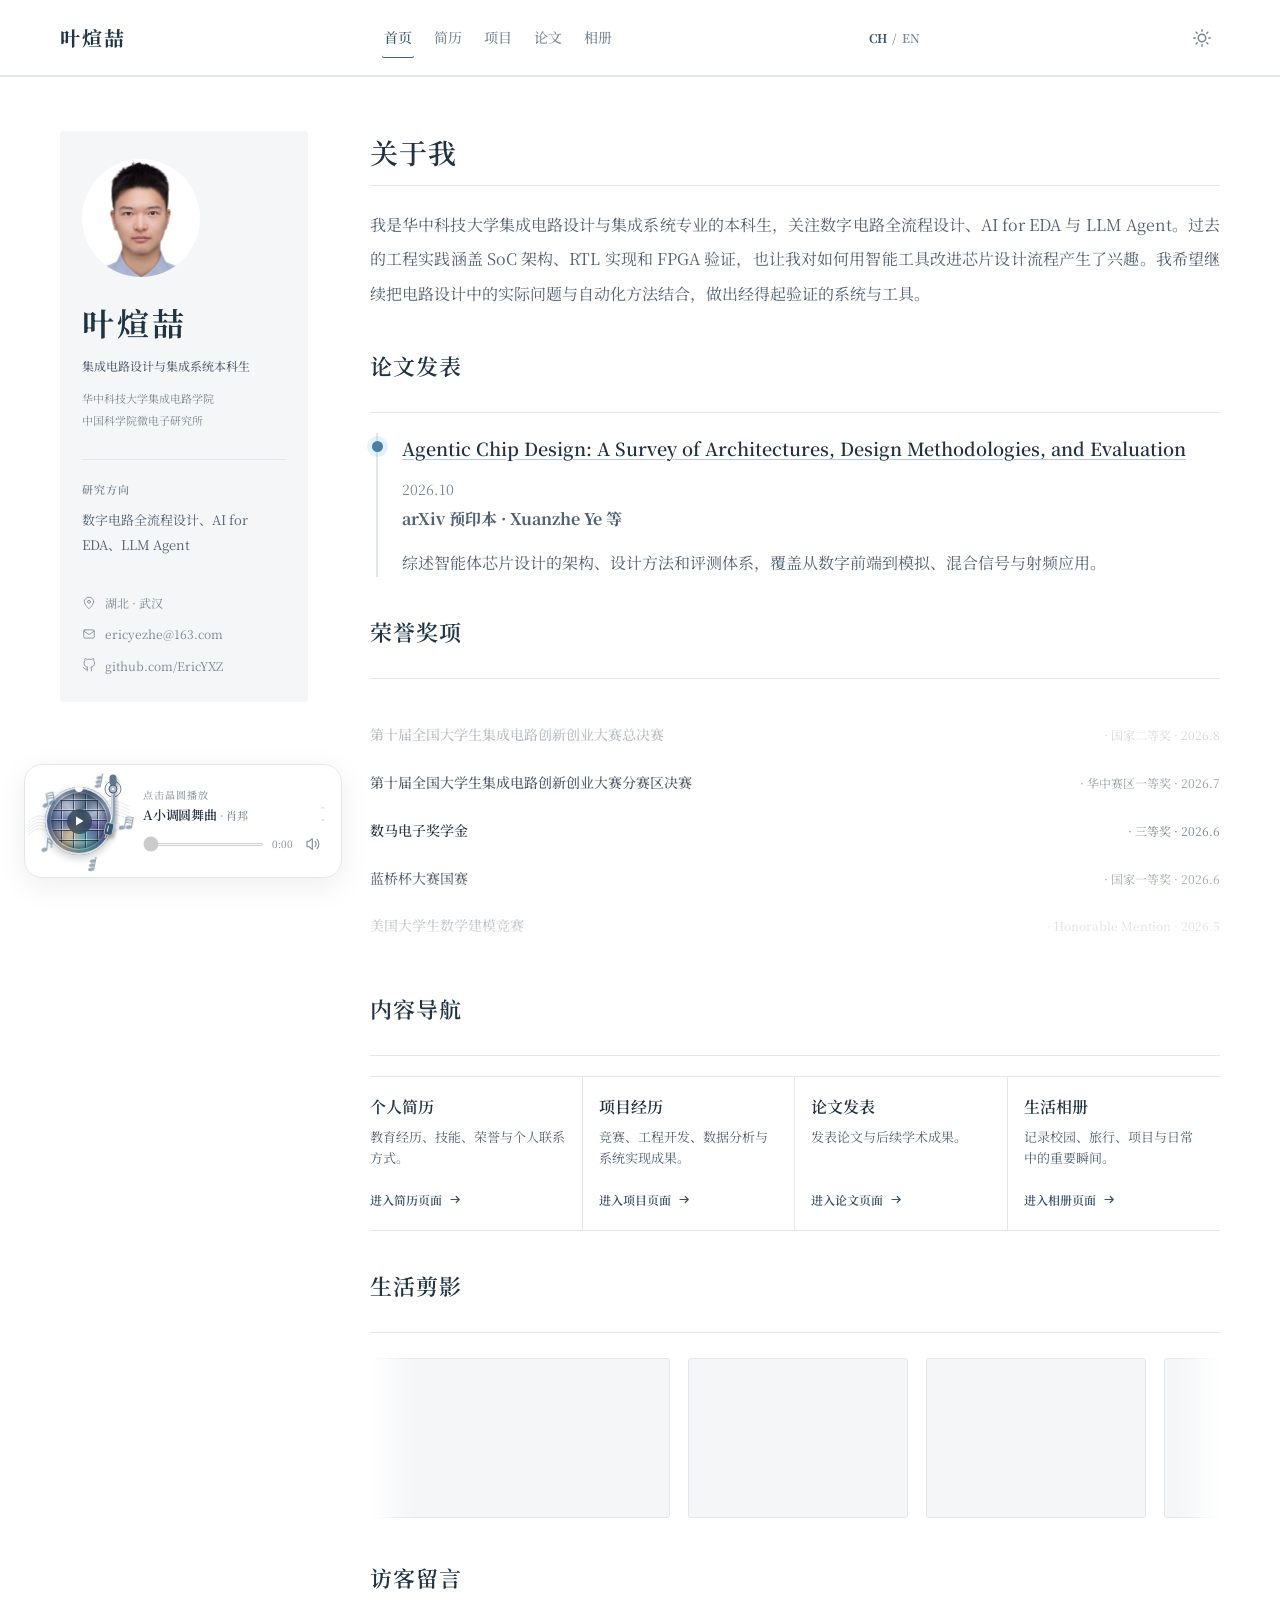
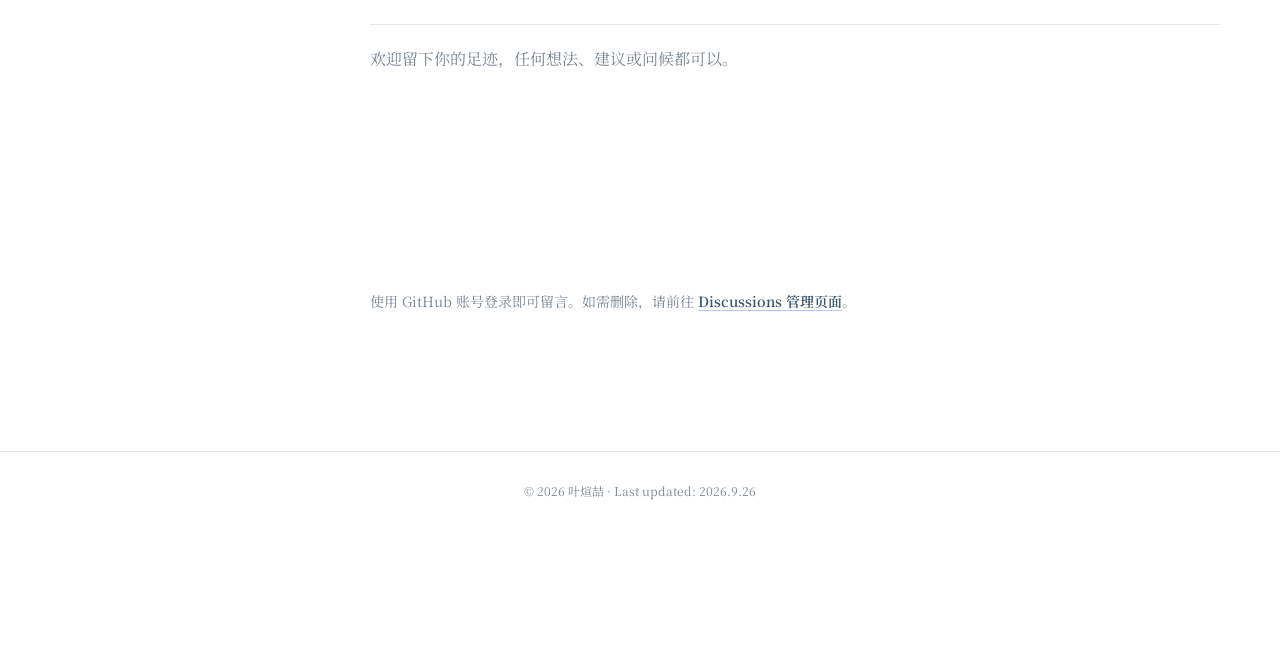
==== commit cb75fc28: "Add agentic chip design survey publication" ====
--- a/index.html
+++ b/index.html
@@ -118,8 +118,13 @@
           <div class="section-heading reveal">
             <h2>论文发表</h2>
           </div>
-          <div class="empty-note reveal">
-            暂无发表论文。后续成果将更新在 <a class="text-link" href="/publications/">论文页面</a>。
+          <div class="entry reveal home-publication-entry">
+            <div class="entry-header">
+              <p class="entry-title"><a href="/publications/">Agentic Chip Design: A Survey of Architectures, Design Methodologies, and Evaluation</a></p>
+              <span class="date">2026.10</span>
+            </div>
+            <p class="organization">arXiv 预印本 · Xuanzhe Ye 等</p>
+            <p>综述智能体芯片设计的架构、设计方法和评测体系，覆盖从数字前端到模拟、混合信号与射频应用。</p>
           </div>
         </section>
 
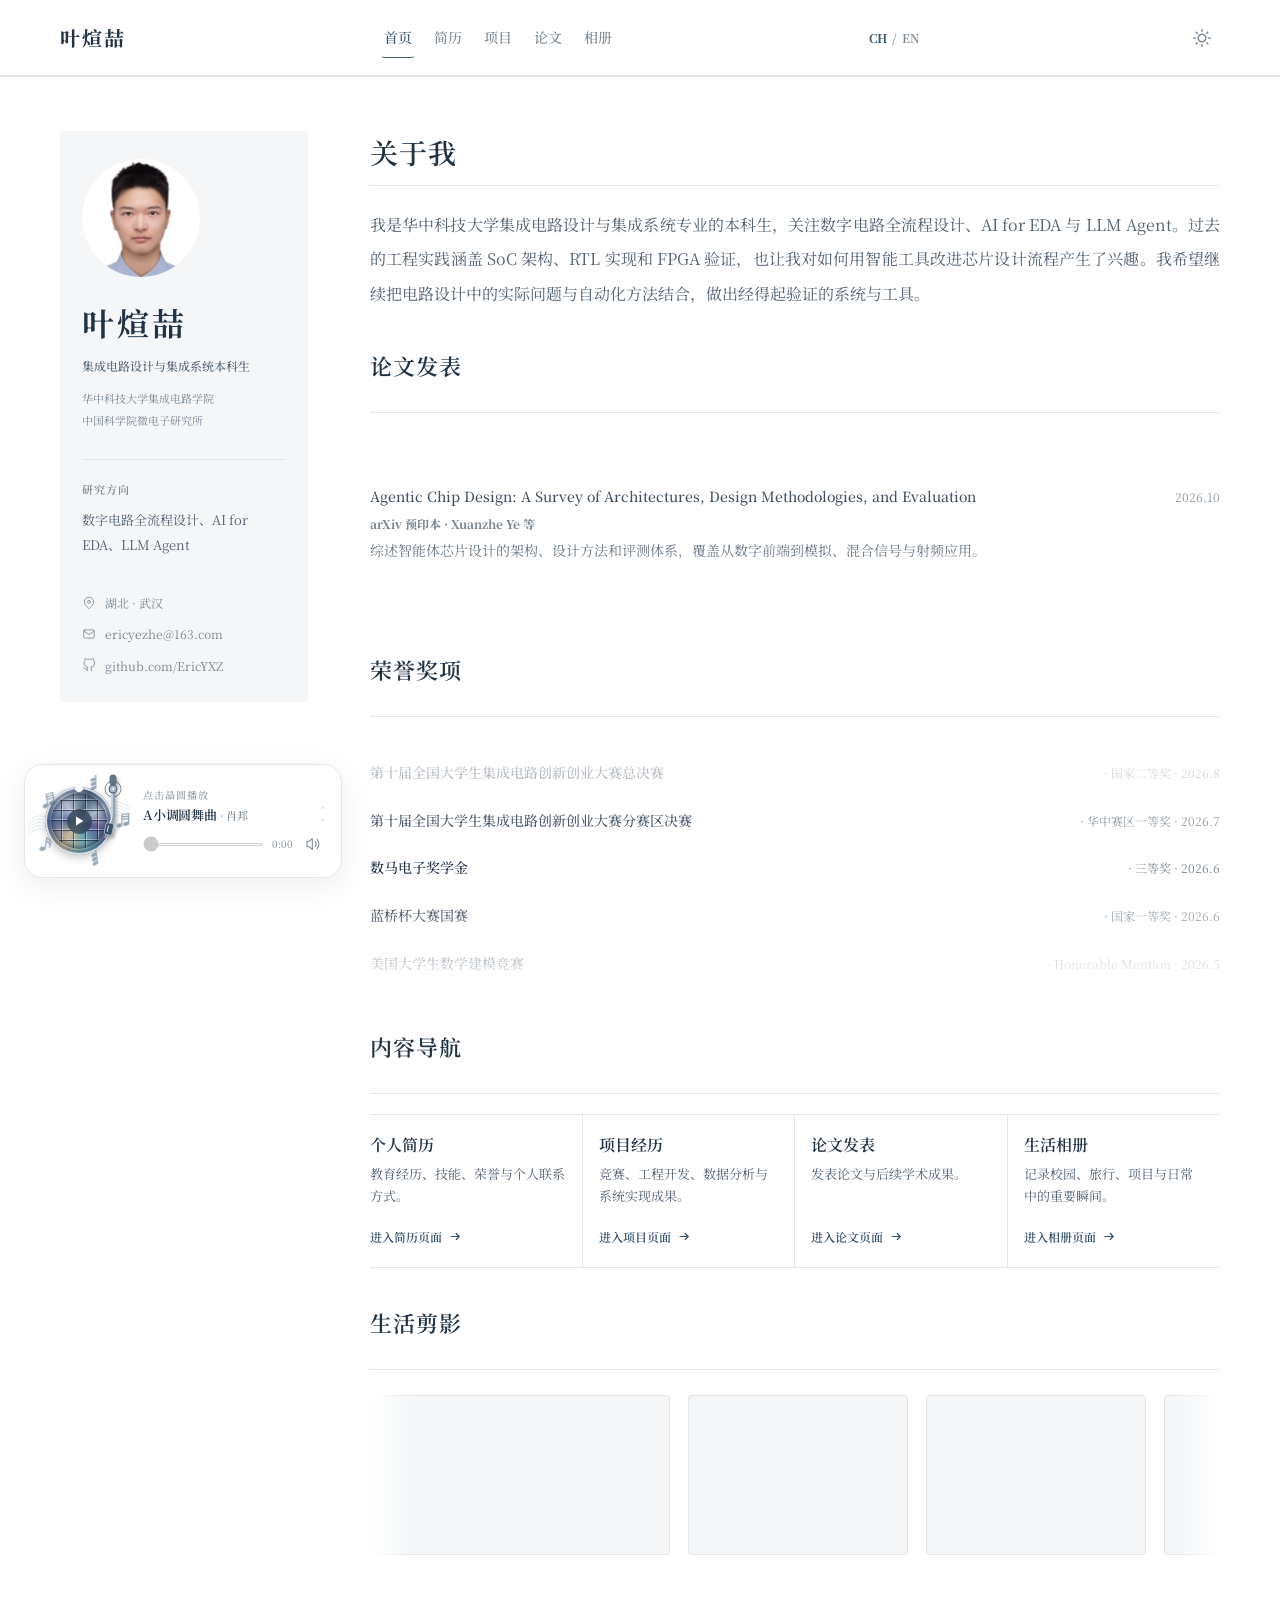
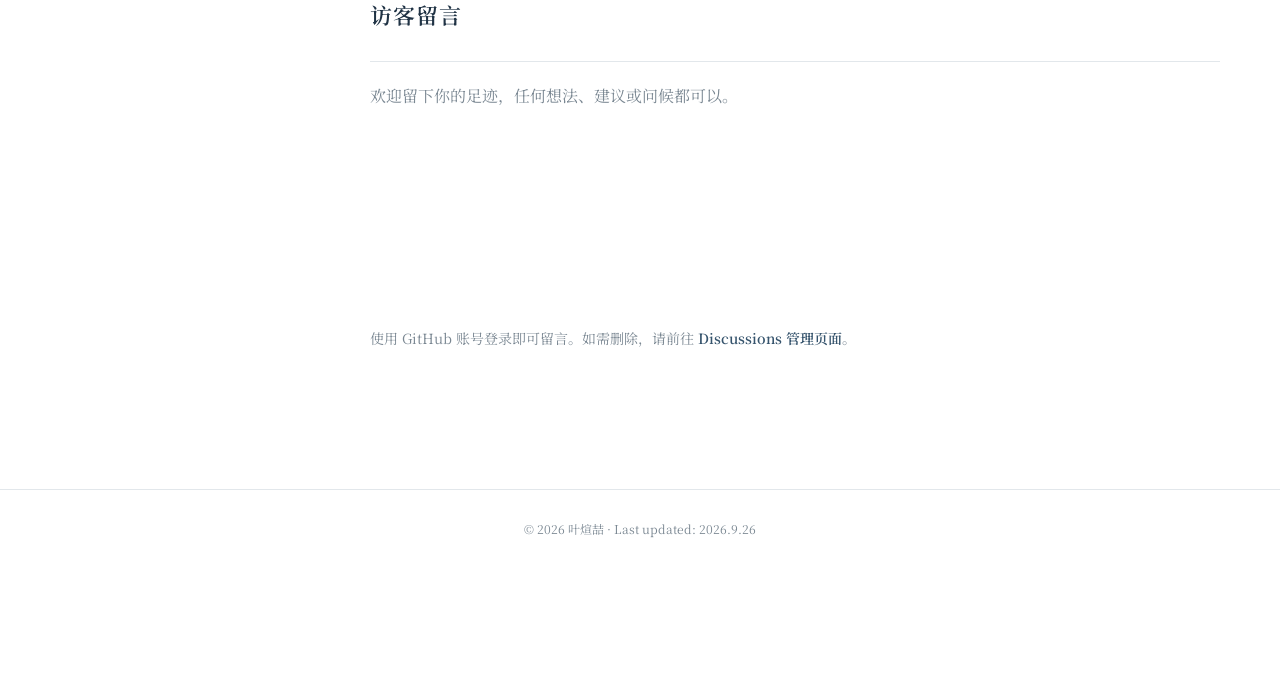
==== commit 0e64aa47: "Refine homepage publication links and scrolling" ====
--- a/index.html
+++ b/index.html
@@ -118,13 +118,15 @@
           <div class="section-heading reveal">
             <h2>论文发表</h2>
           </div>
-          <div class="entry reveal home-publication-entry">
-            <div class="entry-header">
-              <p class="entry-title"><a href="/publications/">Agentic Chip Design: A Survey of Architectures, Design Methodologies, and Evaluation</a></p>
-              <span class="date">2026.10</span>
-            </div>
-            <p class="organization">arXiv 预印本 · Xuanzhe Ye 等</p>
-            <p>综述智能体芯片设计的架构、设计方法和评测体系，覆盖从数字前端到模拟、混合信号与射频应用。</p>
+          <div class="home-publications-list reveal" aria-label="论文列表" tabindex="0">
+            <article class="home-publication-item">
+              <div class="entry-header">
+                <p class="entry-title"><a href="/publications/">Agentic Chip Design: A Survey of Architectures, Design Methodologies, and Evaluation</a></p>
+                <span class="date">2026.10</span>
+              </div>
+              <p class="organization">arXiv 预印本 · Xuanzhe Ye 等</p>
+              <p>综述智能体芯片设计的架构、设计方法和评测体系，覆盖从数字前端到模拟、混合信号与射频应用。</p>
+            </article>
           </div>
         </section>
 
--- a/assets/css/style.css
+++ b/assets/css/style.css
@@ -2614,6 +2614,105 @@
   content: "· ";
 }
 
+/* Homepage publication list mirrors the compact, scrollable honors list. */
+.academic-home-content .home-publications-list {
+  max-height: 255px;
+  overflow-y: auto;
+  overscroll-behavior: contain;
+  padding-block: 40px;
+  mask-image: linear-gradient(
+    to bottom,
+    transparent 0%,
+    rgba(0, 0, 0, 0.34) 15%,
+    rgba(0, 0, 0, 0.72) 29%,
+    #000 42%,
+    #000 58%,
+    rgba(0, 0, 0, 0.72) 71%,
+    rgba(0, 0, 0, 0.34) 85%,
+    transparent 100%
+  );
+  scrollbar-width: none;
+}
+
+.academic-home-content .home-publications-list::-webkit-scrollbar {
+  display: none;
+}
+
+.home-publication-item {
+  transform: translateY(var(--honors-overscroll, 0px));
+  will-change: transform;
+  padding: 12px 0;
+  border-bottom: 1px solid var(--line);
+}
+
+.home-publication-item:last-child {
+  border-bottom: 0;
+}
+
+.home-publication-item .entry-header {
+  align-items: baseline;
+  gap: 8px;
+}
+
+.home-publication-item .entry-title {
+  min-width: 0;
+  margin: 0;
+  color: var(--ink);
+  font-size: 14px;
+  font-weight: 500;
+  line-height: 1.7;
+}
+
+.home-publication-item .entry-title a,
+.home-publication-item .entry-title a:hover {
+  display: inline-block;
+  color: var(--ink);
+  font-weight: inherit;
+  text-decoration: none;
+  text-decoration-color: transparent;
+  transition: transform 0.18s ease, color 0.18s ease;
+}
+
+.home-publication-item .entry-title a:hover {
+  transform: translateX(2px);
+}
+
+.home-publication-item .date {
+  flex: 0 0 auto;
+  margin-left: auto;
+  color: var(--muted);
+  font-size: 12px;
+  white-space: nowrap;
+}
+
+.home-publication-item .organization {
+  margin: 5px 0 0;
+  color: var(--muted);
+  font-size: 12px;
+  line-height: 1.7;
+}
+
+.home-publication-item > p:last-child {
+  margin: 4px 0 0;
+  color: var(--text);
+  font-size: 14px;
+  line-height: 1.75;
+}
+
+/* Keep homepage links understated like the honors links. */
+.academic-home-content .text-link,
+.academic-home-content .entry-title a {
+  display: inline-block;
+  text-decoration: none;
+  transition: transform 0.18s ease, color 0.18s ease;
+}
+
+.academic-home-content .text-link:hover,
+.academic-home-content .entry-title a:hover {
+  text-decoration: none;
+  transform: translateX(2px);
+}
+
 .academic-home-content .section {
   margin-top: 46px;
 }
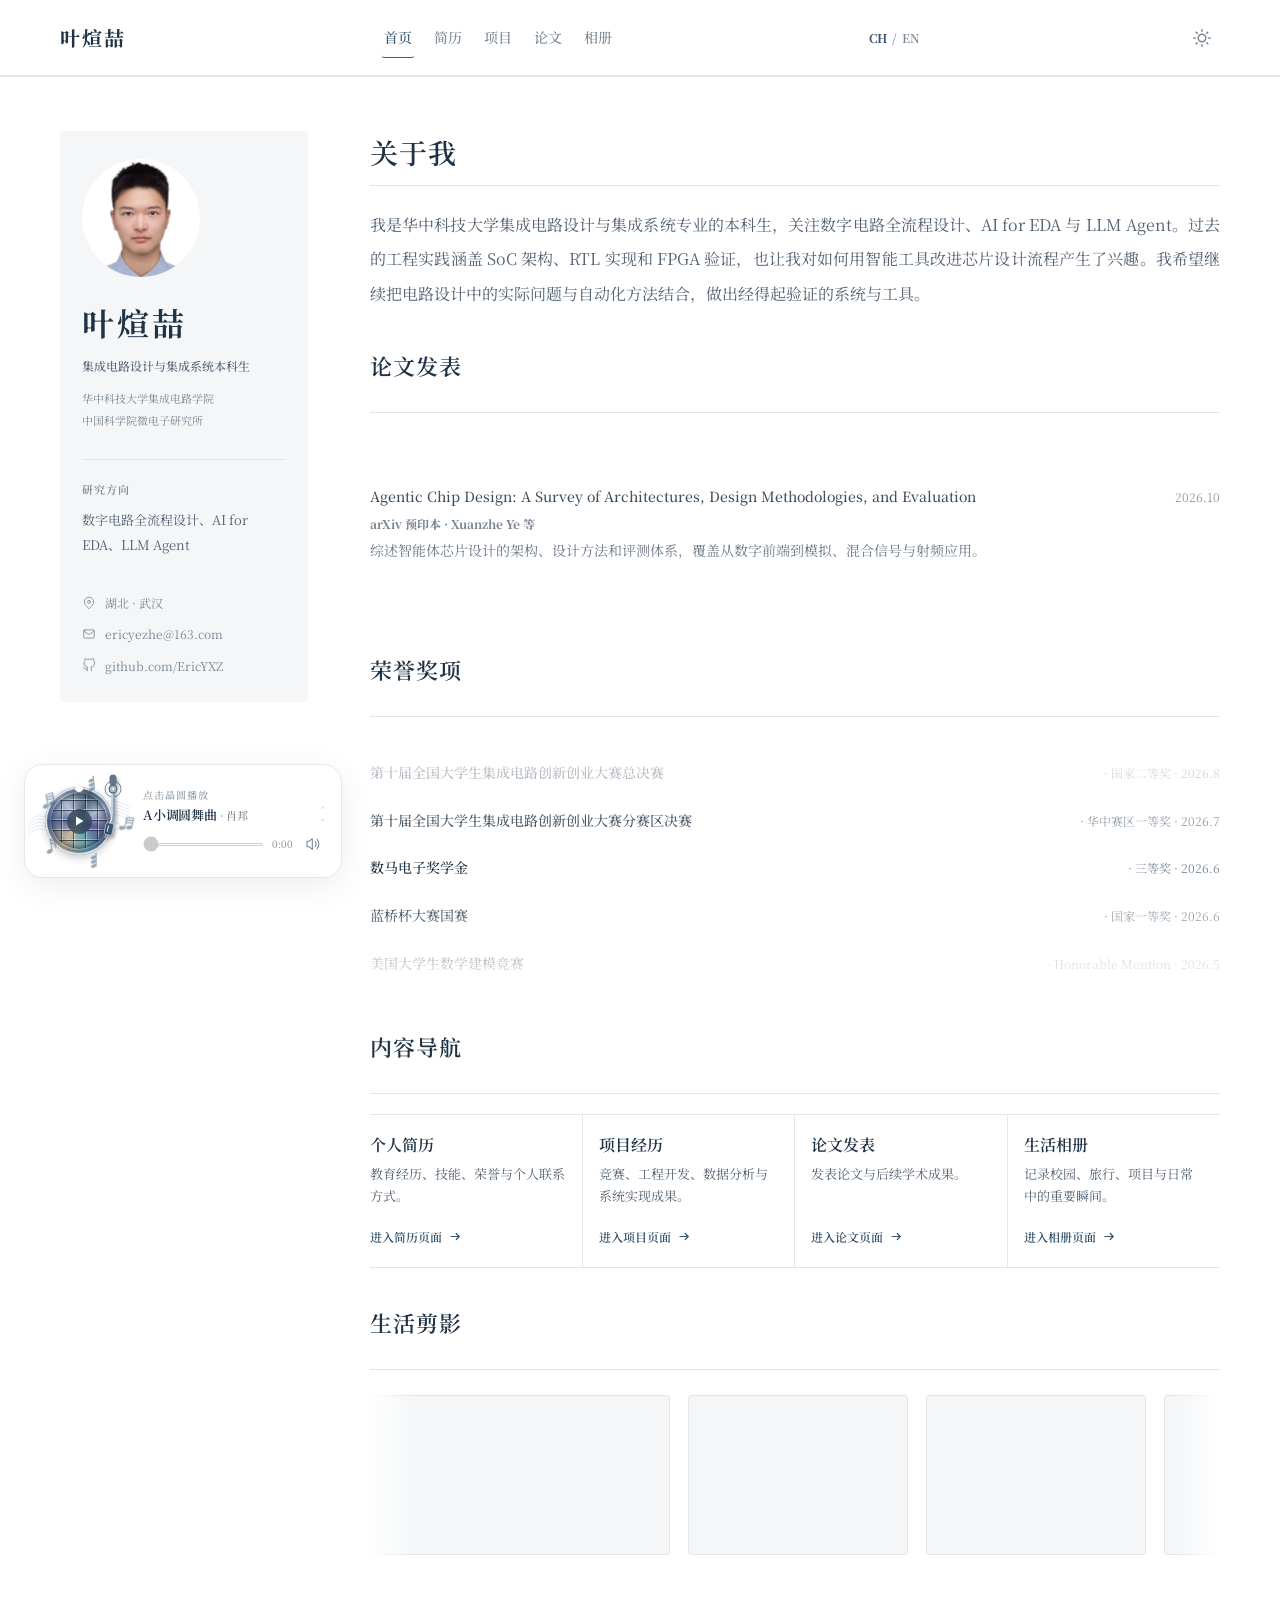
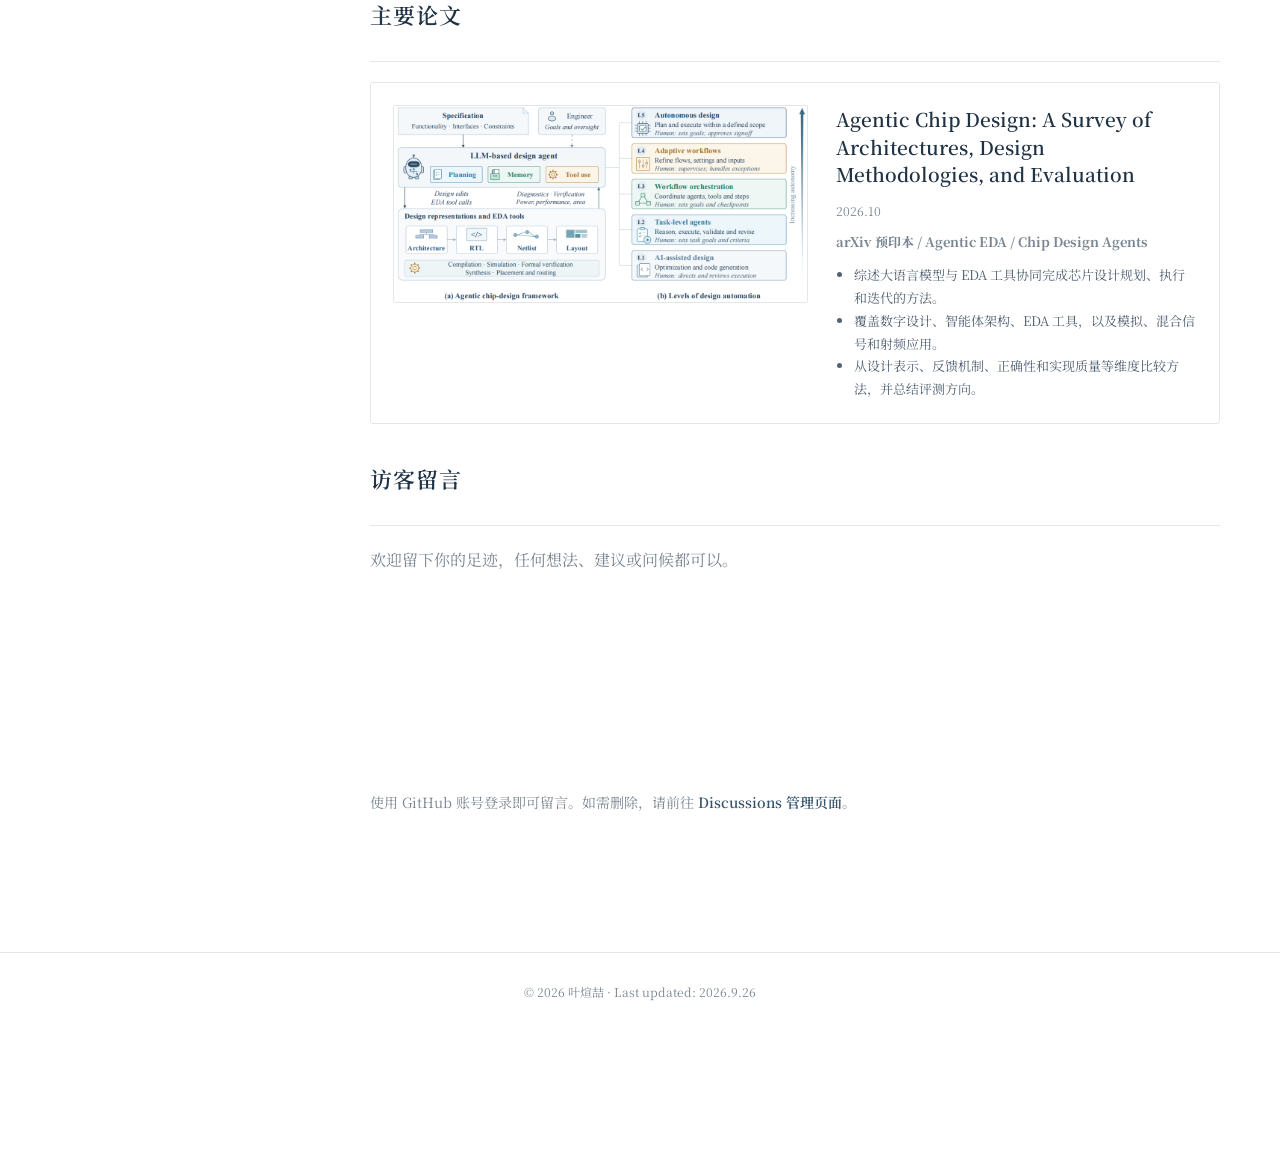
==== commit 334edd86: "Refine project links and feature publication" ====
--- a/index.html
+++ b/index.html
@@ -220,6 +220,31 @@
           </div>
         </section>
 
+        <section class="section home-feature-section">
+          <div class="section-heading reveal">
+            <h2>主要论文</h2>
+          </div>
+          <div class="home-feature-grid">
+            <article class="home-feature-entry reveal">
+              <div class="project-entry-media project-entry-media--image">
+                <img src="/assets/img/publications/agentic-chip-design-survey.png" alt="Agentic chip-design framework and levels of design automation" width="1106" height="524" loading="lazy">
+              </div>
+              <div class="home-feature-body">
+                <div class="entry-header">
+                  <p class="entry-title"><a href="/publications/">Agentic Chip Design: A Survey of Architectures, Design Methodologies, and Evaluation</a></p>
+                  <span class="date">2026.10</span>
+                </div>
+                <p class="organization">arXiv 预印本 / Agentic EDA / Chip Design Agents</p>
+                <ul>
+                  <li>综述大语言模型与 EDA 工具协同完成芯片设计规划、执行和迭代的方法。</li>
+                  <li>覆盖数字设计、智能体架构、EDA 工具，以及模拟、混合信号和射频应用。</li>
+                  <li>从设计表示、反馈机制、正确性和实现质量等维度比较方法，并总结评测方向。</li>
+                </ul>
+              </div>
+            </article>
+          </div>
+        </section>
+
     <!-- 留言区 -->
         <section class="section">
       <div class="section-heading reveal">
--- a/assets/css/theme-b.css
+++ b/assets/css/theme-b.css
@@ -276,6 +276,100 @@
   aspect-ratio:4 / 3;
   background:var(--wash);
 }
+
+/* Content links on project and publication pages stay quiet until hovered. */
+.projects-page main .entry-title a,
+.projects-page main .entry > ul a,
+.projects-page main .empty-note a {
+  display:inline-block;
+  color:var(--blue-dark);
+  text-decoration:none;
+  text-decoration-color:transparent;
+  transition:transform .18s ease, color .18s ease;
+}
+.projects-page main .entry-title a:hover,
+.projects-page main .entry > ul a:hover,
+.projects-page main .empty-note a:hover {
+  color:var(--blue-dark);
+  text-decoration:none;
+  transform:translateX(2px);
+}
+
+/* Featured publication on the homepage follows the project-entry rhythm. */
+.home-feature-grid {
+  display:grid;
+  grid-template-columns:minmax(0,1fr);
+  gap:24px;
+}
+.home-feature-entry {
+  display:grid;
+  grid-template-columns:minmax(300px,1.15fr) minmax(0,1fr);
+  gap:28px;
+  align-items:start;
+  padding:22px;
+  border:1px solid var(--line);
+  border-radius:3px;
+  background:var(--paper);
+  transition:box-shadow .28s cubic-bezier(.22, 1, .36, 1);
+}
+.home-feature-entry:hover {
+  box-shadow:var(--project-hover-shadow);
+}
+.home-feature-entry .project-entry-media {
+  width:100%;
+  margin:0;
+  border:1px solid var(--line);
+  border-radius:2px;
+}
+.home-feature-entry .project-entry-media::after {
+  display:none;
+}
+.home-feature-entry .project-entry-media img {
+  display:block;
+  width:100%;
+  height:auto;
+}
+.home-feature-body {
+  min-width:0;
+}
+.home-feature-body .entry-header {
+  display:flex;
+  align-items:baseline;
+  justify-content:space-between;
+  gap:12px;
+}
+.home-feature-body .entry-title {
+  min-width:0;
+  margin:0;
+  font-size:19px;
+  line-height:1.45;
+}
+.home-feature-body .date {
+  flex:0 0 auto;
+  color:var(--muted);
+  font-size:12px;
+  white-space:nowrap;
+}
+.home-feature-body .organization {
+  margin:10px 0 0;
+  color:var(--muted);
+  font-size:13px;
+  line-height:1.65;
+}
+.home-feature-body > ul {
+  margin:12px 0 0;
+  padding-left:18px;
+  color:var(--text);
+  font-size:13px;
+  line-height:1.75;
+}
+@media (max-width:760px) {
+  .home-feature-entry {
+    grid-template-columns:1fr;
+    gap:18px;
+    padding:18px;
+  }
+}
 .english-home .profile-role { font-size:14px; line-height:1.65; }
 .english-home .profile-affiliation, .english-home .affiliation-line {
   font-size:12px; line-height:1.75; white-space:normal;
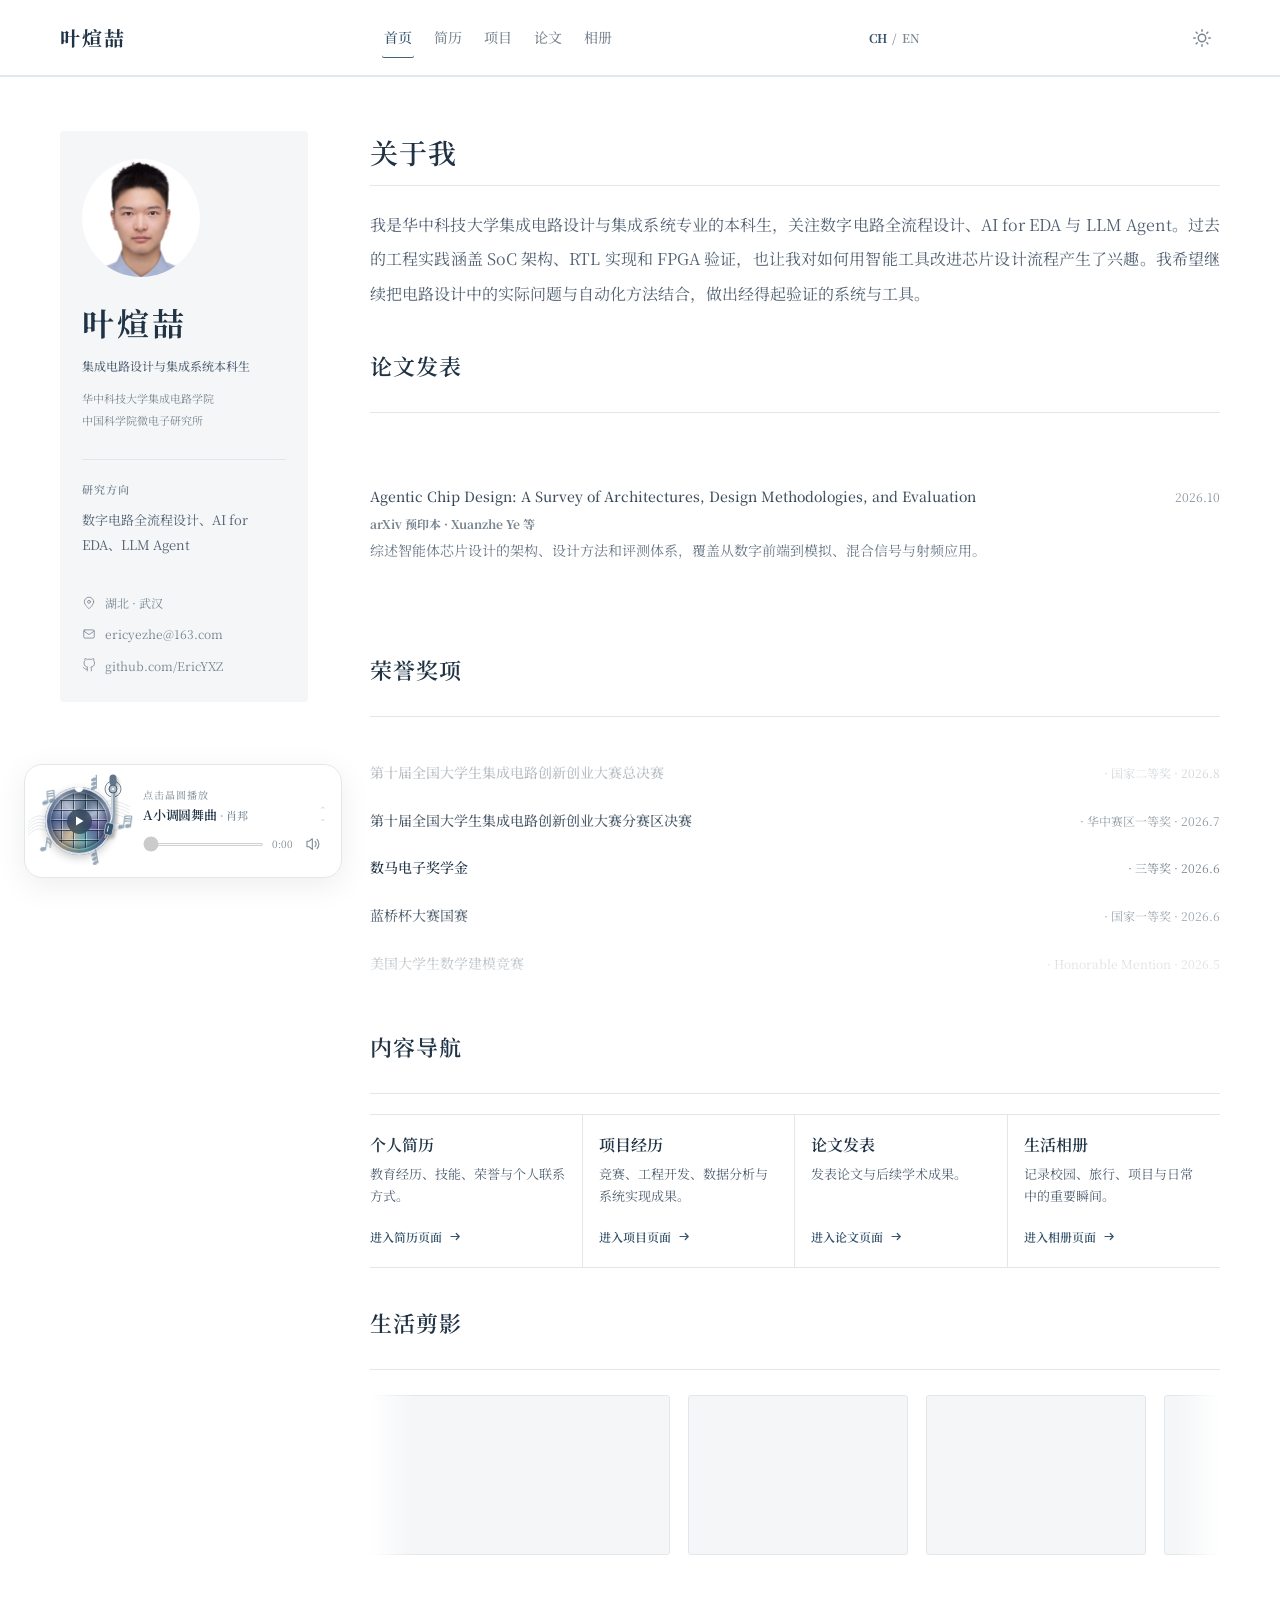
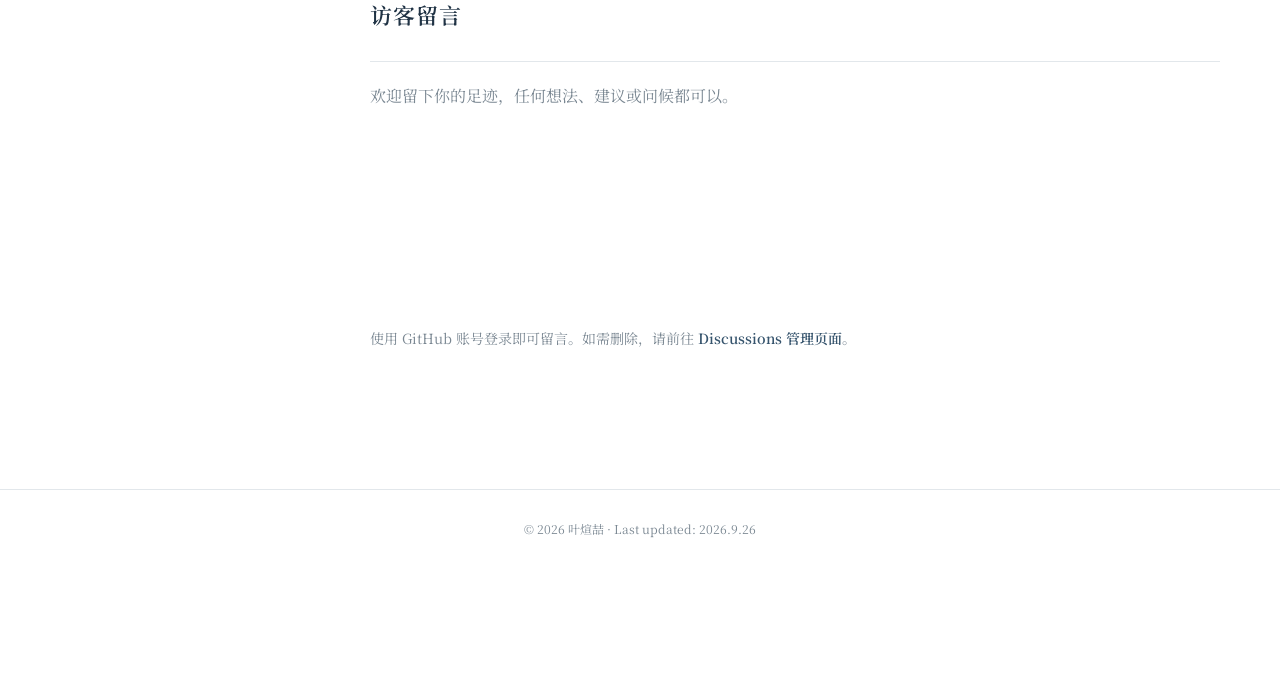
==== commit 412d69ff: "Move featured publication to CV" ====
--- a/index.html
+++ b/index.html
@@ -220,31 +220,6 @@
           </div>
         </section>
 
-        <section class="section home-feature-section">
-          <div class="section-heading reveal">
-            <h2>主要论文</h2>
-          </div>
-          <div class="home-feature-grid">
-            <article class="home-feature-entry reveal">
-              <div class="project-entry-media project-entry-media--image">
-                <img src="/assets/img/publications/agentic-chip-design-survey.png" alt="Agentic chip-design framework and levels of design automation" width="1106" height="524" loading="lazy">
-              </div>
-              <div class="home-feature-body">
-                <div class="entry-header">
-                  <p class="entry-title"><a href="/publications/">Agentic Chip Design: A Survey of Architectures, Design Methodologies, and Evaluation</a></p>
-                  <span class="date">2026.10</span>
-                </div>
-                <p class="organization">arXiv 预印本 / Agentic EDA / Chip Design Agents</p>
-                <ul>
-                  <li>综述大语言模型与 EDA 工具协同完成芯片设计规划、执行和迭代的方法。</li>
-                  <li>覆盖数字设计、智能体架构、EDA 工具，以及模拟、混合信号和射频应用。</li>
-                  <li>从设计表示、反馈机制、正确性和实现质量等维度比较方法，并总结评测方向。</li>
-                </ul>
-              </div>
-            </article>
-          </div>
-        </section>
-
     <!-- 留言区 -->
         <section class="section">
       <div class="section-heading reveal">
--- a/assets/css/theme-b.css
+++ b/assets/css/theme-b.css
@@ -295,81 +295,6 @@
   transform:translateX(2px);
 }
 
-/* Featured publication on the homepage follows the project-entry rhythm. */
-.home-feature-grid {
-  display:grid;
-  grid-template-columns:minmax(0,1fr);
-  gap:24px;
-}
-.home-feature-entry {
-  display:grid;
-  grid-template-columns:minmax(300px,1.15fr) minmax(0,1fr);
-  gap:28px;
-  align-items:start;
-  padding:22px;
-  border:1px solid var(--line);
-  border-radius:3px;
-  background:var(--paper);
-  transition:box-shadow .28s cubic-bezier(.22, 1, .36, 1);
-}
-.home-feature-entry:hover {
-  box-shadow:var(--project-hover-shadow);
-}
-.home-feature-entry .project-entry-media {
-  width:100%;
-  margin:0;
-  border:1px solid var(--line);
-  border-radius:2px;
-}
-.home-feature-entry .project-entry-media::after {
-  display:none;
-}
-.home-feature-entry .project-entry-media img {
-  display:block;
-  width:100%;
-  height:auto;
-}
-.home-feature-body {
-  min-width:0;
-}
-.home-feature-body .entry-header {
-  display:flex;
-  align-items:baseline;
-  justify-content:space-between;
-  gap:12px;
-}
-.home-feature-body .entry-title {
-  min-width:0;
-  margin:0;
-  font-size:19px;
-  line-height:1.45;
-}
-.home-feature-body .date {
-  flex:0 0 auto;
-  color:var(--muted);
-  font-size:12px;
-  white-space:nowrap;
-}
-.home-feature-body .organization {
-  margin:10px 0 0;
-  color:var(--muted);
-  font-size:13px;
-  line-height:1.65;
-}
-.home-feature-body > ul {
-  margin:12px 0 0;
-  padding-left:18px;
-  color:var(--text);
-  font-size:13px;
-  line-height:1.75;
-}
-@media (max-width:760px) {
-  .home-feature-entry {
-    grid-template-columns:1fr;
-    gap:18px;
-    padding:18px;
-  }
-}
 .english-home .profile-role { font-size:14px; line-height:1.65; }
 .english-home .profile-affiliation, .english-home .affiliation-line {
   font-size:12px; line-height:1.75; white-space:normal;
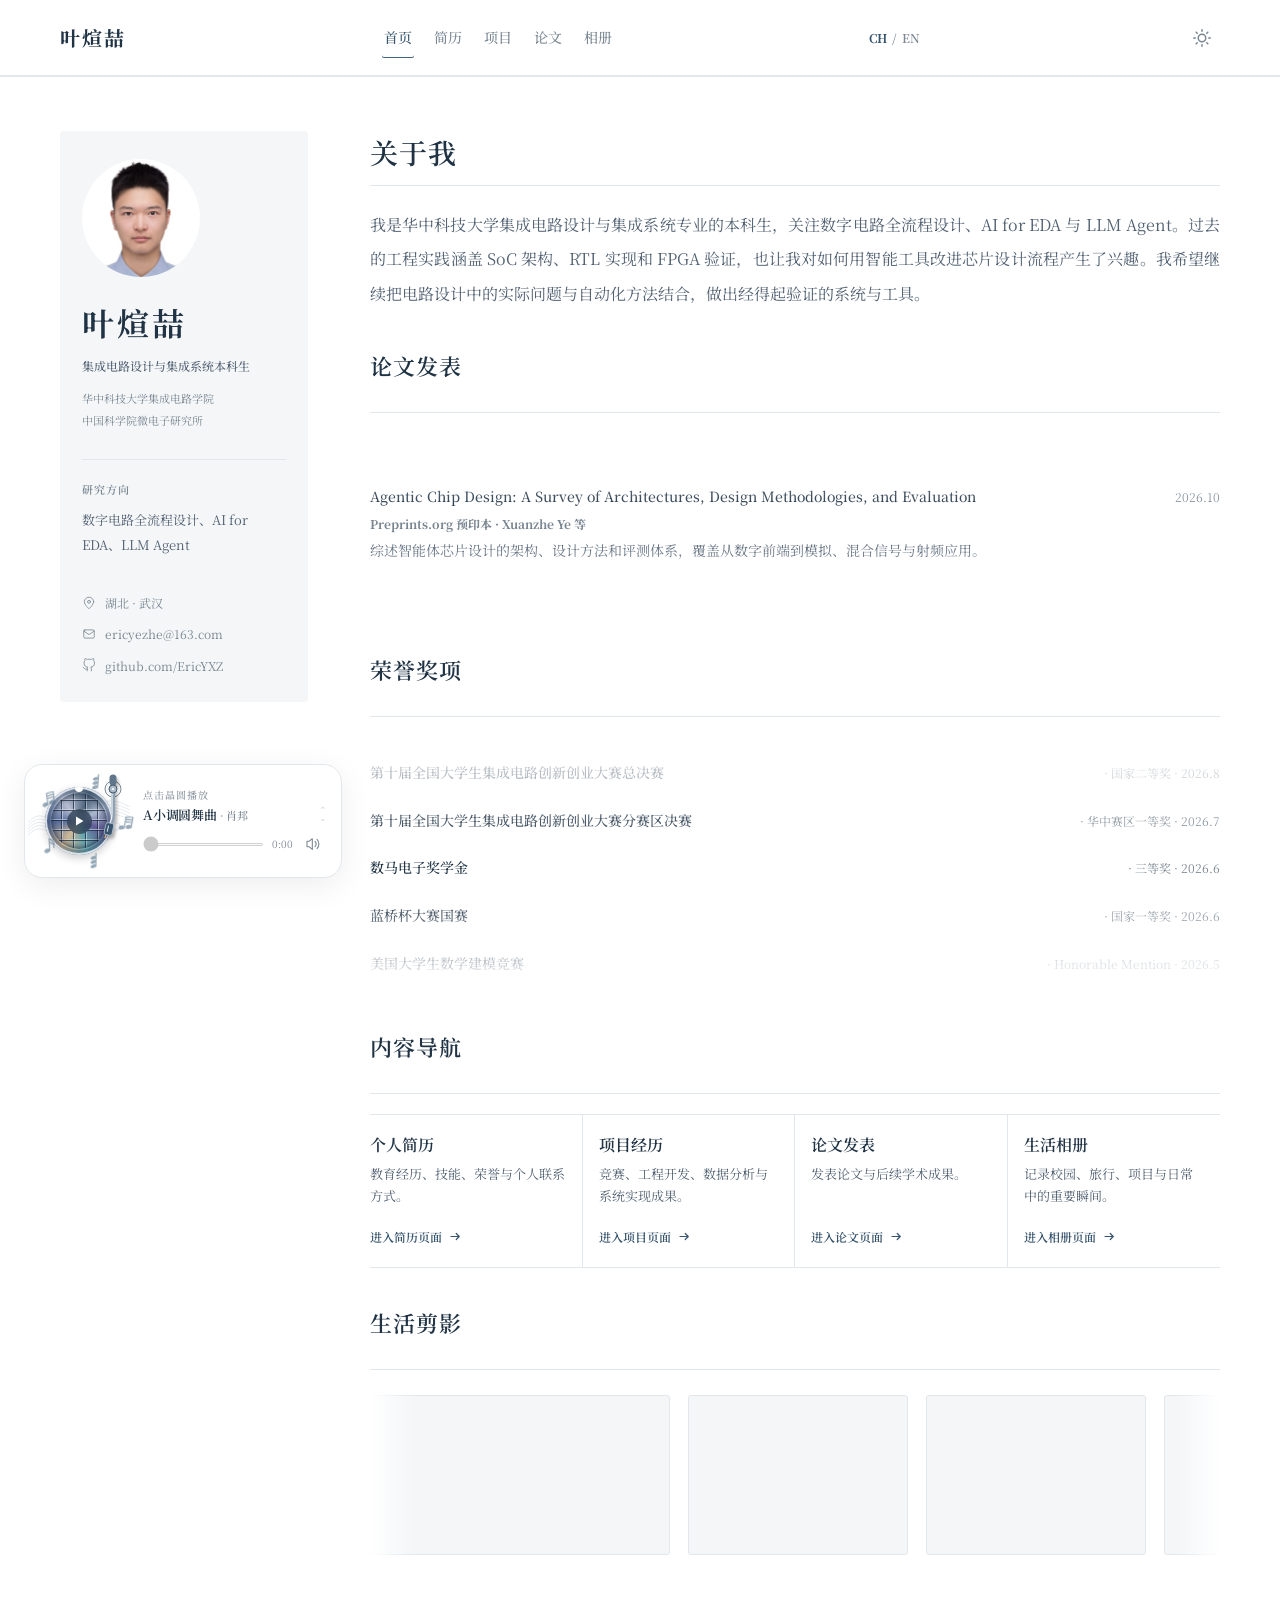
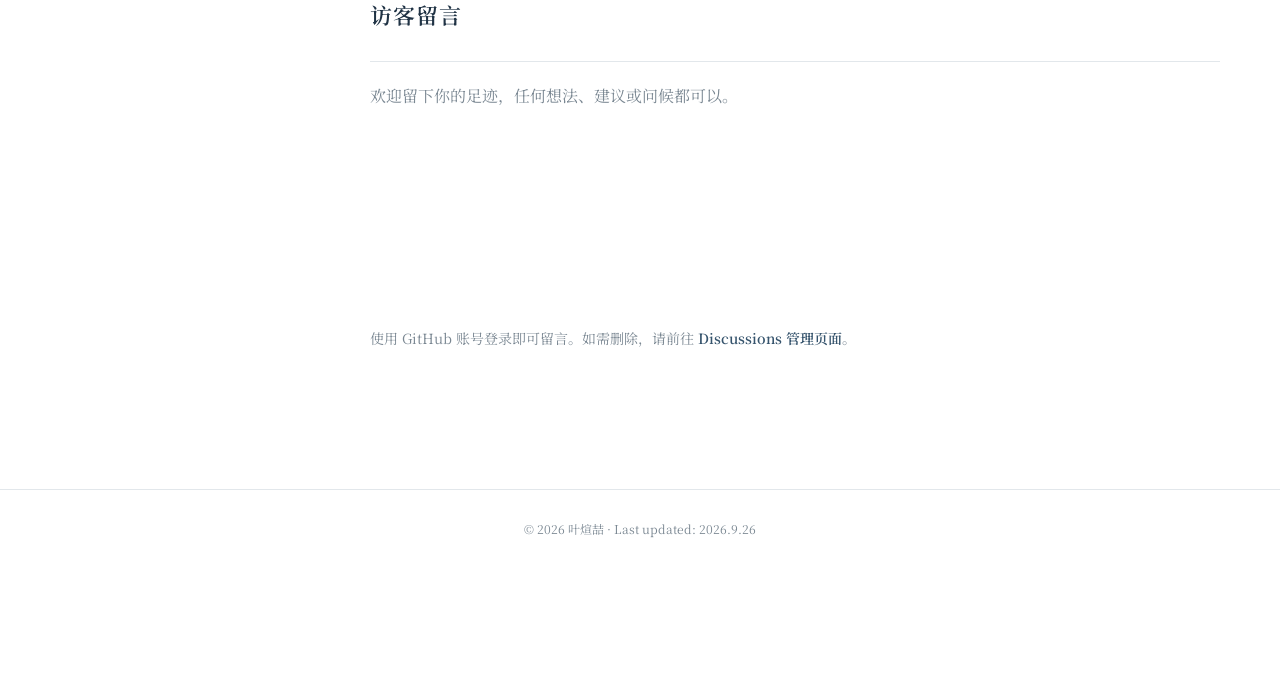
==== commit c2ca38c8: "Update Agentic Chip Design preprint link" ====
--- a/index.html
+++ b/index.html
@@ -124,7 +124,7 @@
                 <p class="entry-title"><a href="/publications/">Agentic Chip Design: A Survey of Architectures, Design Methodologies, and Evaluation</a></p>
                 <span class="date">2026.10</span>
               </div>
-              <p class="organization">arXiv 预印本 · Xuanzhe Ye 等</p>
+              <p class="organization">Preprints.org 预印本 · Xuanzhe Ye 等</p>
               <p>综述智能体芯片设计的架构、设计方法和评测体系，覆盖从数字前端到模拟、混合信号与射频应用。</p>
             </article>
           </div>
--- a/assets/css/style.css
+++ b/assets/css/style.css
@@ -1735,29 +1735,6 @@
   font-size: 20px;
 }
 
-/* Photo hover overlay */
-.photo-overlay {
-  position: absolute;
-  inset: 0;
-  z-index: 2;
-  display: flex;
-  align-items: center;
-  justify-content: center;
-  background: rgba(0, 0, 0, 0.3);
-  opacity: 0;
-  transition: opacity 0.25s ease;
-  pointer-events: none;
-}
-
-.photo-card:hover .photo-overlay {
-  opacity: 1;
-}
-
-.photo-overlay-icon {
-  font-size: 36px;
-  filter: drop-shadow(0 2px 8px rgba(0,0,0,0.3));
-}
-
 /* ===== Academic Homepage visual direction =====
    Adapted for the existing static site using the restrained layout language of AcadHomepage. */
 :root {
--- a/assets/css/theme-b.css
+++ b/assets/css/theme-b.css
@@ -295,6 +295,25 @@
   transform:translateX(2px);
 }
 
+/* CV project and publication titles use the same quiet link treatment. */
+.cv-page main .entry-title a {
+  display:inline-block;
+  color:var(--blue-dark);
+  text-decoration:none;
+  text-decoration-color:transparent;
+  transition:transform .18s ease, color .18s ease;
+}
+.cv-page main .entry-title a:hover {
+  color:var(--blue-dark);
+  text-decoration:none;
+  transform:translateX(2px);
+}
+.cv-publications .organization {
+  white-space:nowrap;
+  overflow:hidden;
+  text-overflow:ellipsis;
+}
+
 .english-home .profile-role { font-size:14px; line-height:1.65; }
 .english-home .profile-affiliation, .english-home .affiliation-line {
   font-size:12px; line-height:1.75; white-space:normal;
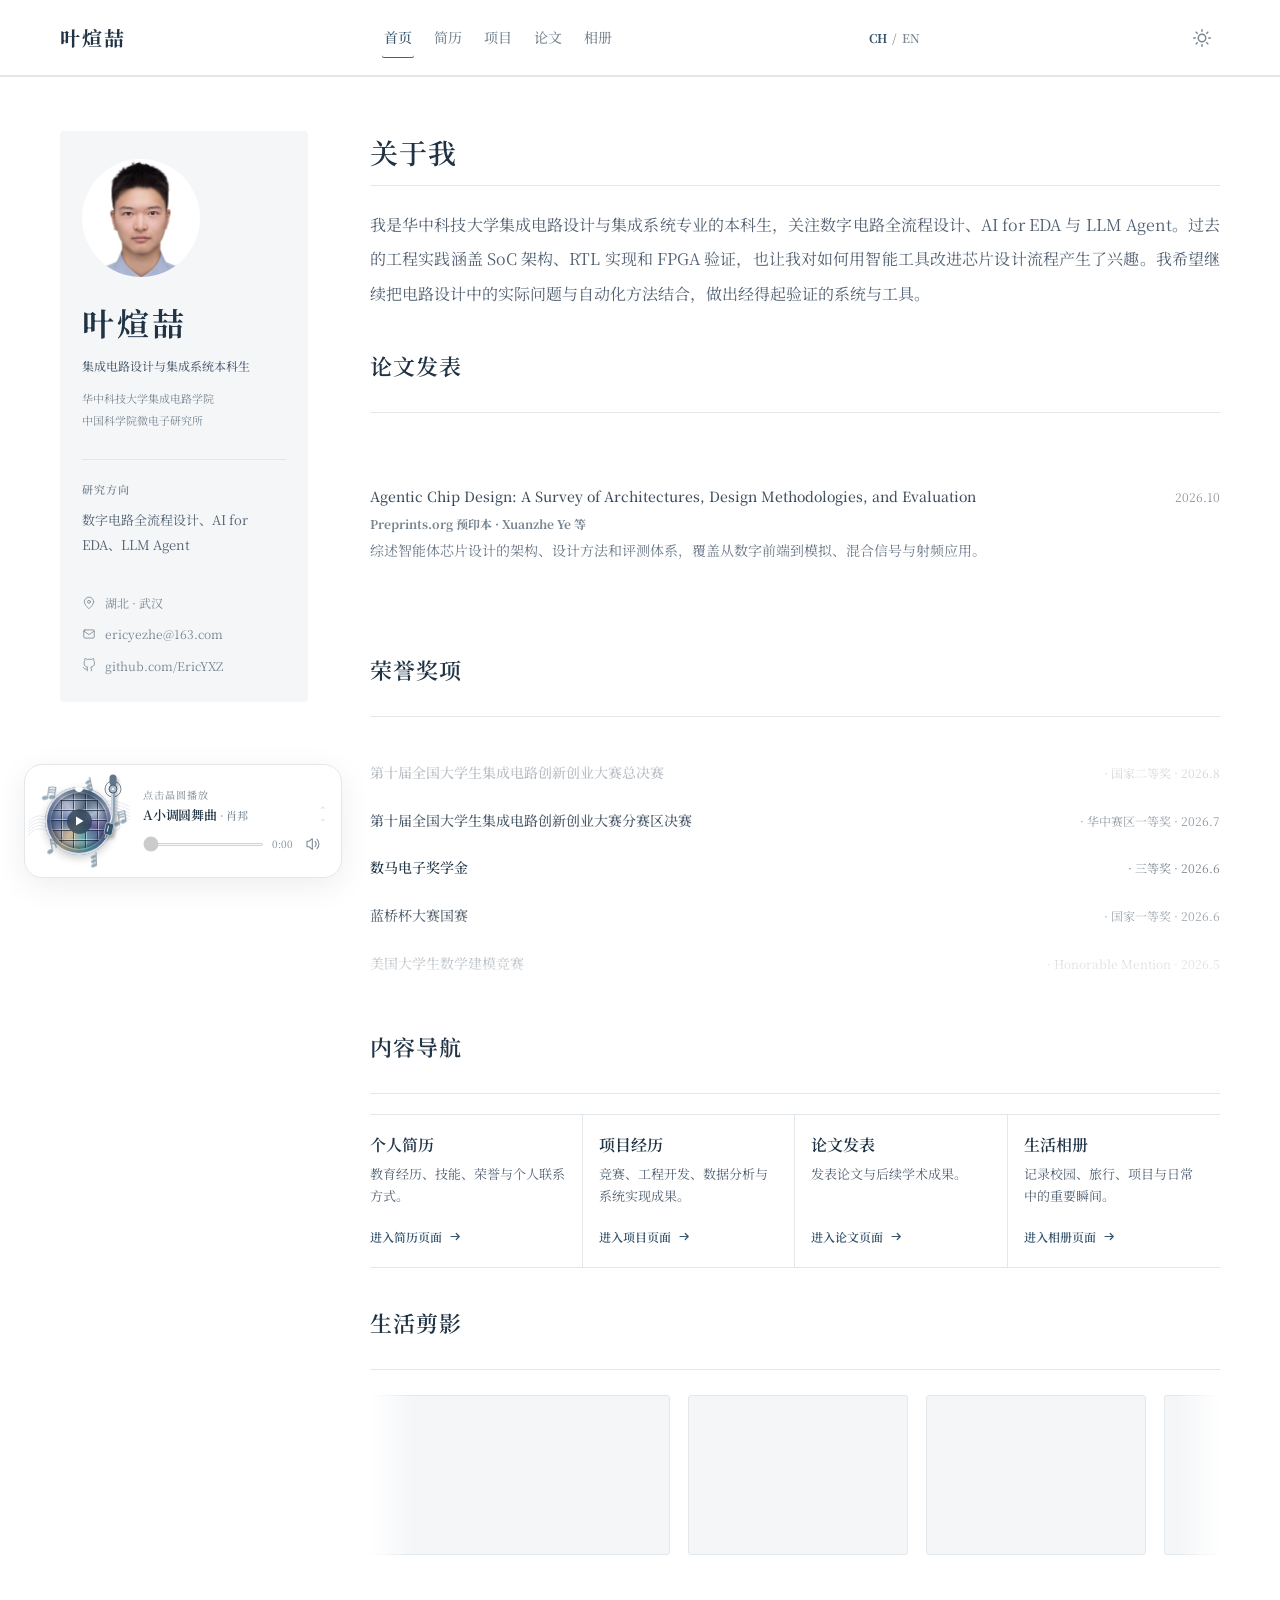
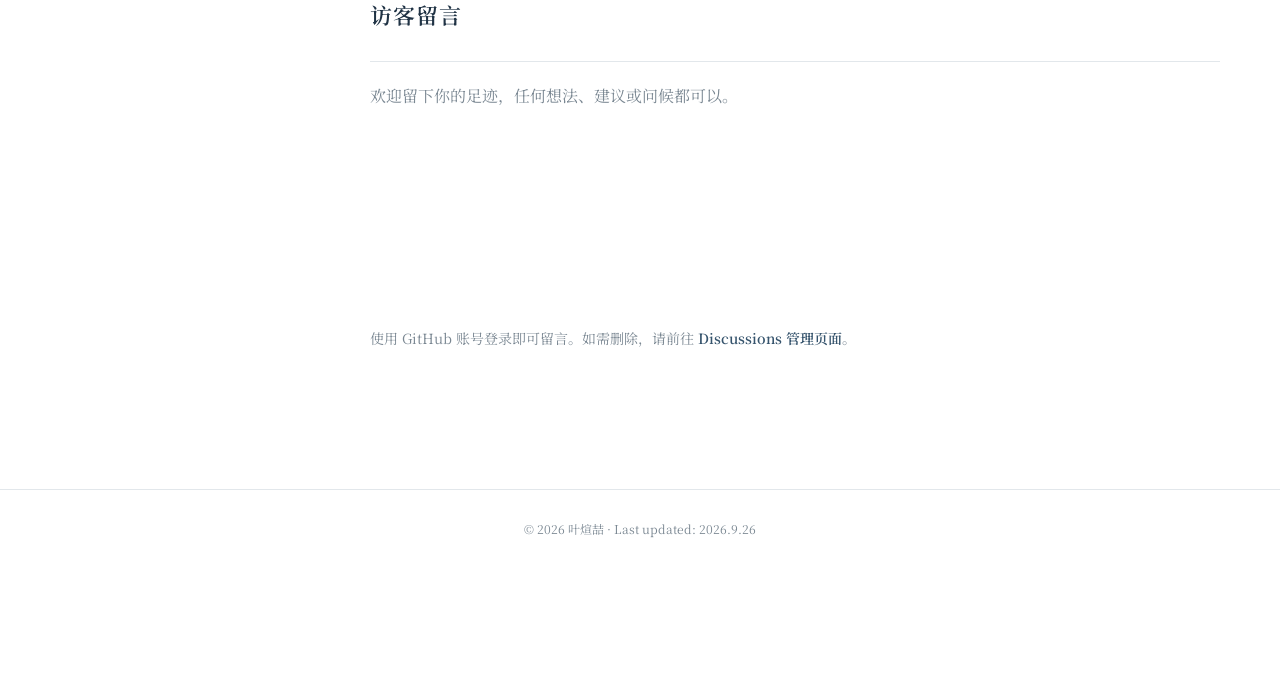
==== commit 34b5051f: "Align gallery photos in a responsive grid" ====
--- a/index.html
+++ b/index.html
@@ -35,7 +35,7 @@
       document.documentElement.setAttribute('data-theme', theme);
     })();
   </script>
-  <link rel="stylesheet" href="/assets/css/style.css?v=20260926-layout">
+  <link rel="stylesheet" href="/assets/css/style.css?v=20261123-gallery-grid">
   <link rel="stylesheet" href="/assets/css/theme-b.css?v=20260926-b15">
   <link rel="stylesheet" href="/assets/css/music.css?v=20260927-7">
 </head>
--- a/assets/css/style.css
+++ b/assets/css/style.css
@@ -1008,10 +1008,13 @@
 .photo-grid {
   display: grid;
   grid-template-columns: repeat(3, minmax(0, 1fr));
+  grid-auto-rows: 1fr;
   gap: 18px;
 }
 
 .photo-card {
+  display: flex;
+  flex-direction: column;
   min-width: 0;
   margin: 0;
   overflow: hidden;
@@ -1029,29 +1032,27 @@
   box-shadow: var(--shadow);
 }
 
-.photo-card--wide {
-  grid-column: span 2;
-}
-
 .photo-card img {
+  display: block;
+  flex: none;
   width: 100%;
-  aspect-ratio: 16 / 10;
-  display: block;
-  object-fit: cover;
-  background: #dbe6f4;
-  transition: transform 0.28s ease, filter 0.28s ease;
+  height: auto;
+  aspect-ratio: 4 / 3;
+  object-fit: contain;
+  background: var(--paper);
+  transition: filter 0.28s ease;
 }
 
 .photo-card:hover img {
-  transform: scale(1.025);
   filter: saturate(1.08) contrast(1.04);
 }
 
 .photo-card figcaption {
   display: flex;
-  align-items: baseline;
+  flex: 1;
+  flex-direction: column;
   justify-content: space-between;
-  gap: 14px;
+  gap: 6px;
   padding: 14px 16px 16px;
 }
 
@@ -1062,7 +1063,7 @@
 
 .photo-card span {
   flex: 0 0 auto;
-  color: var(--muted);
+  color: var(--text);
   font-size: 13px;
 }
 
@@ -1103,11 +1104,13 @@
   }
 
   .photo-grid {
-    grid-template-columns: 1fr;
-  }
-
-  .photo-card--wide {
-    grid-column: auto;
+    grid-template-columns: repeat(2, minmax(0, 1fr));
+  }
+}
+
+@media (max-width: 600px) {
+  .photo-grid {
+    grid-template-columns: minmax(0, 1fr);
   }
 }
 
@@ -3037,7 +3040,7 @@
   stroke-width: 1.8;
 }
 
-/* ===== Categorized Masonry Gallery ===== */
+/* ===== Gallery Category Filters ===== */
 .gallery-filters {
   display: flex;
   flex-wrap: wrap;
@@ -3063,45 +3066,6 @@
   color: var(--blue-dark);
   background: rgba(37, 99, 235, 0.08);
   transform: translateY(-1px);
-}
-
-.photo-grid.masonry {
-  display: block;
-  column-count: 3;
-  column-gap: 18px;
-}
-
-.photo-grid.masonry .photo-card {
-  width: 100%;
-  display: inline-block;
-  margin: 0 0 18px;
-  break-inside: avoid;
-  vertical-align: top;
-}
-
-.photo-grid.masonry .photo-card--wide {
-  grid-column: auto;
-}
-
-.photo-grid.masonry .photo-card img {
-  aspect-ratio: auto;
-  height: auto;
-}
-
-.photo-card.is-filtered-out {
-  display: none;
-}
-
-@media (max-width: 920px) {
-  .photo-grid.masonry {
-    column-count: 2;
-  }
-}
-
-@media (max-width: 600px) {
-  .photo-grid.masonry {
-    column-count: 1;
-  }
 }
 
 .snapshot-marquee {
--- a/assets/css/theme-b.css
+++ b/assets/css/theme-b.css
@@ -193,6 +193,9 @@
   overflow:hidden;
   transition:box-shadow .28s cubic-bezier(.22, 1, .36, 1);
 }
+.projects-page .entry > :not(.project-entry-media) {
+  flex-shrink:0;
+}
 .projects-page .entry:last-child { padding-bottom:22px; }
 .projects-page .entry::before { display:none; }
 .projects-page .entry:hover {
@@ -244,7 +247,8 @@
 .project-entry-media {
   position:relative;
   order:-1;
-  flex:0 0 auto;
+  flex:0 1 auto;
+  min-height:0;
   width:calc(100% + 44px);
   height:auto;
   margin:0 -22px 14px;
@@ -270,7 +274,8 @@
 .project-entry-media--image img {
   display:block;
   width:100%;
-  height:auto;
+  height:100%;
+  object-fit:contain;
 }
 .project-entry-media--placeholder {
   aspect-ratio:4 / 3;
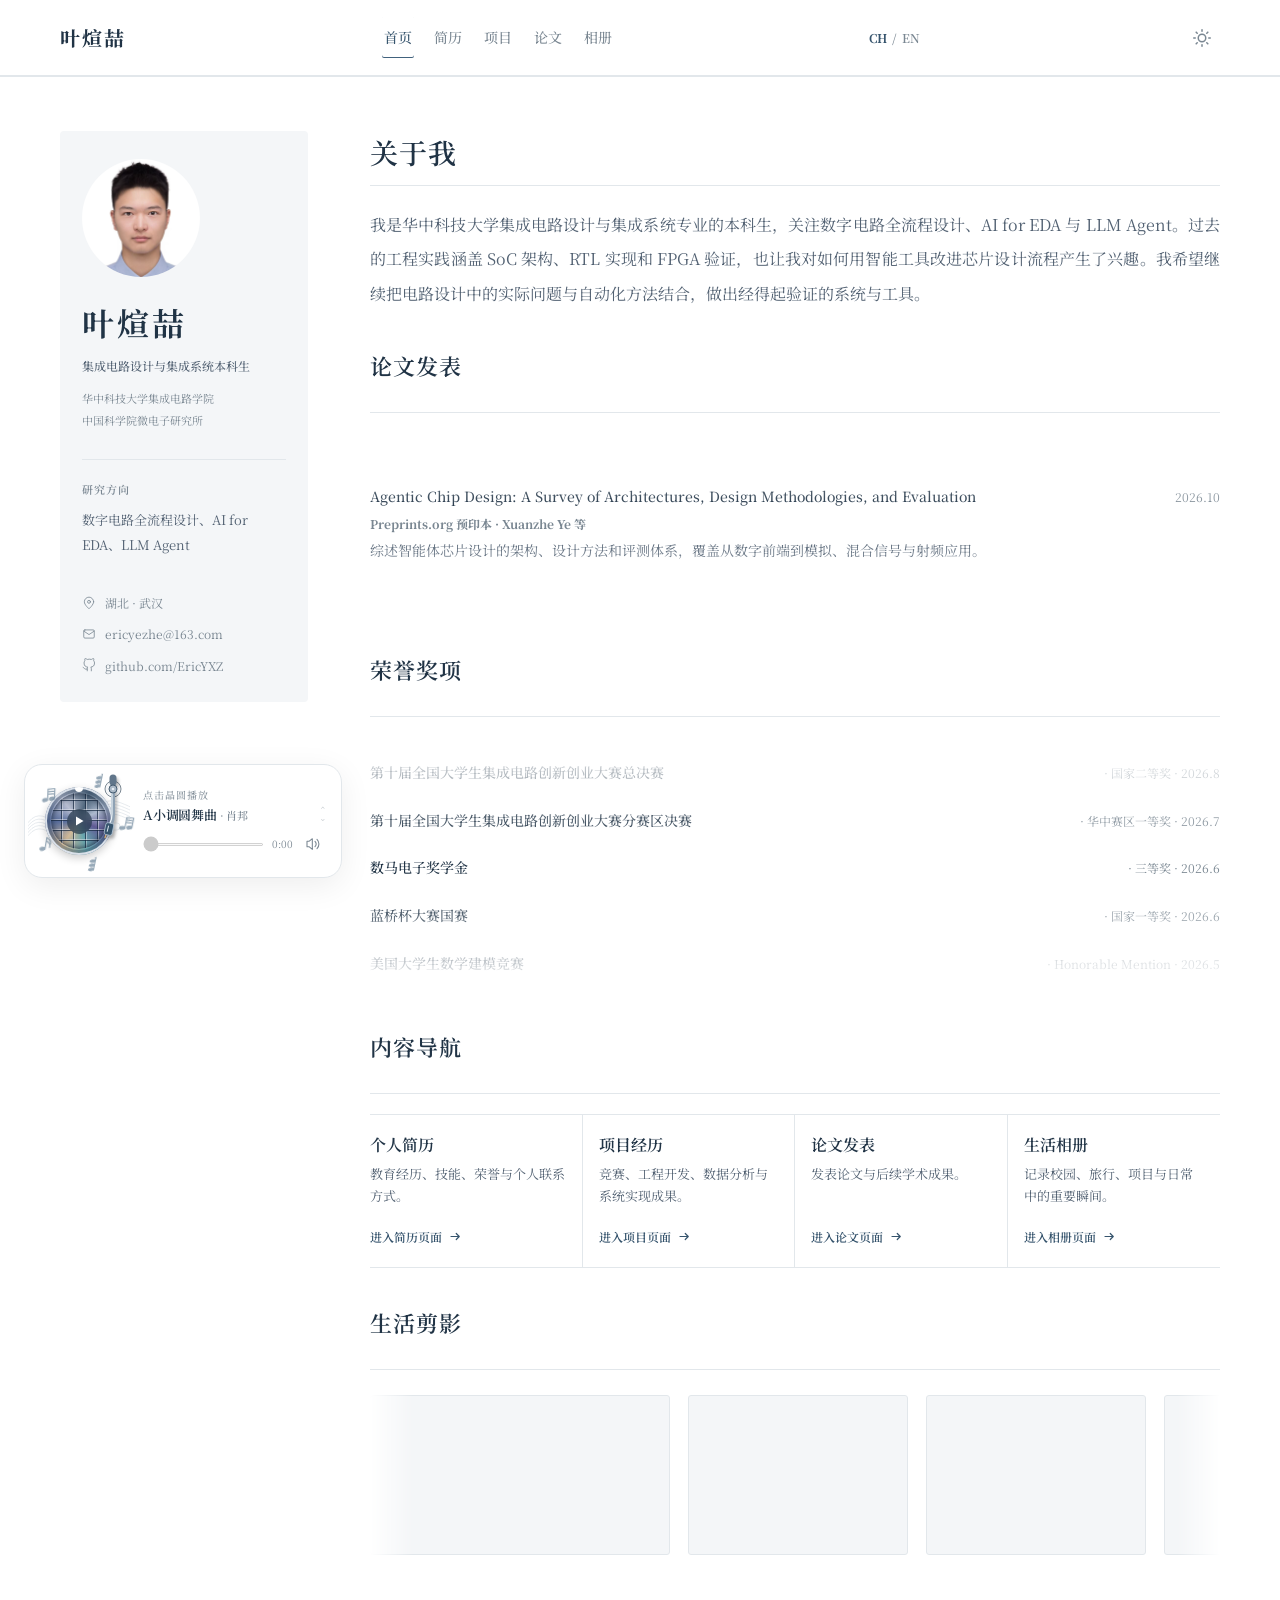
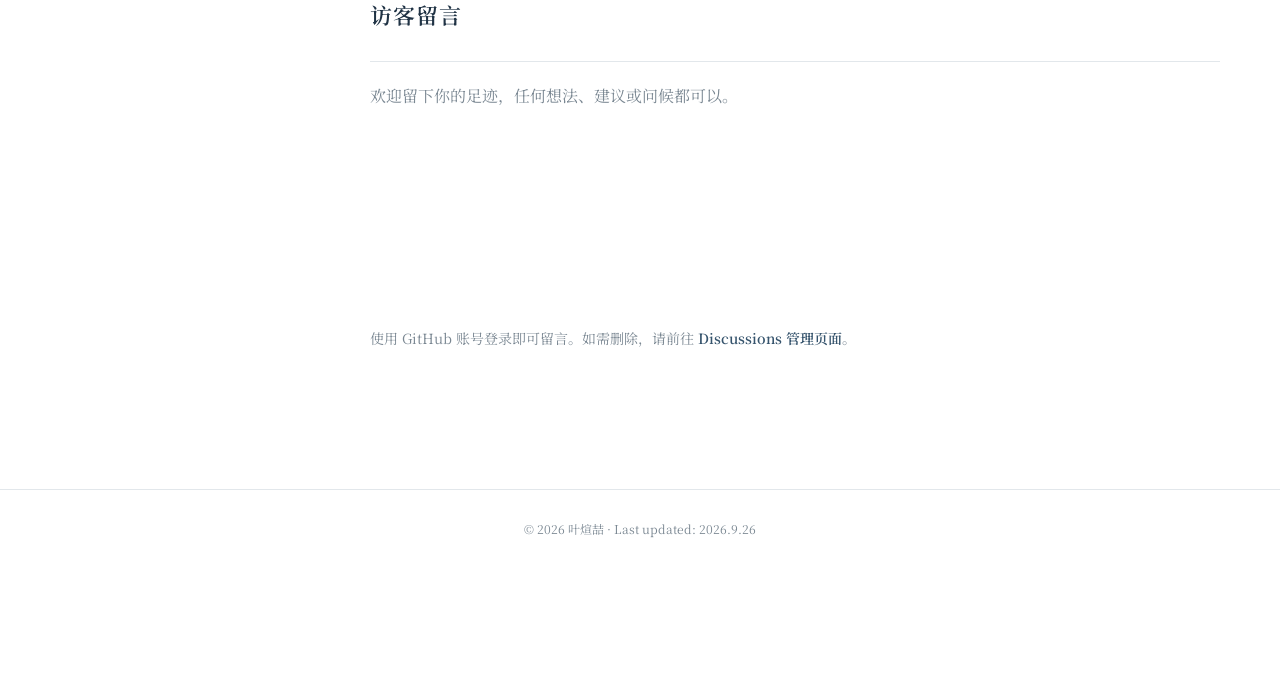
==== commit dc37a3b0: "Use edge-to-edge photo rows at native aspect ratios" ====
--- a/index.html
+++ b/index.html
@@ -35,7 +35,7 @@
       document.documentElement.setAttribute('data-theme', theme);
     })();
   </script>
-  <link rel="stylesheet" href="/assets/css/style.css?v=20261123-gallery-grid">
+  <link rel="stylesheet" href="/assets/css/style.css?v=20261123-gallery-rows">
   <link rel="stylesheet" href="/assets/css/theme-b.css?v=20260926-b15">
   <link rel="stylesheet" href="/assets/css/music.css?v=20260927-7">
 </head>
--- a/assets/css/style.css
+++ b/assets/css/style.css
@@ -1005,11 +1005,23 @@
   text-align: right;
 }
 
+.photo-grid,
+.photo-row {
+  display: flex;
+  gap: 18px;
+}
+
 .photo-grid {
-  display: grid;
-  grid-template-columns: repeat(3, minmax(0, 1fr));
-  grid-auto-rows: 1fr;
-  gap: 18px;
+  flex-direction: column;
+}
+
+.photo-row:not(:has(> .photo-card:not([aria-hidden="true"]))) {
+  display: none;
+}
+
+.photo-row > .photo-card {
+  /* The border is included in the basis so visible image widths follow the ratio. */
+  flex: var(--photo-ratio) 1 2px;
 }
 
 .photo-card {
@@ -1037,9 +1049,6 @@
   flex: none;
   width: 100%;
   height: auto;
-  aspect-ratio: 4 / 3;
-  object-fit: contain;
-  background: var(--paper);
   transition: filter 0.28s ease;
 }
 
@@ -1102,15 +1111,25 @@
     max-width: none;
     text-align: left;
   }
-
-  .photo-grid {
-    grid-template-columns: repeat(2, minmax(0, 1fr));
-  }
-}
-
-@media (max-width: 600px) {
-  .photo-grid {
-    grid-template-columns: minmax(0, 1fr);
+}
+
+@media (min-width: 681px) and (max-width: 920px) {
+  .photo-row figcaption {
+    padding: 10px 12px 12px;
+  }
+
+  .photo-row figcaption strong {
+    font-size: 0.9rem;
+  }
+}
+
+@media (max-width: 680px) {
+  .photo-row {
+    flex-direction: column;
+  }
+
+  .photo-row > .photo-card {
+    flex: none;
   }
 }
 
